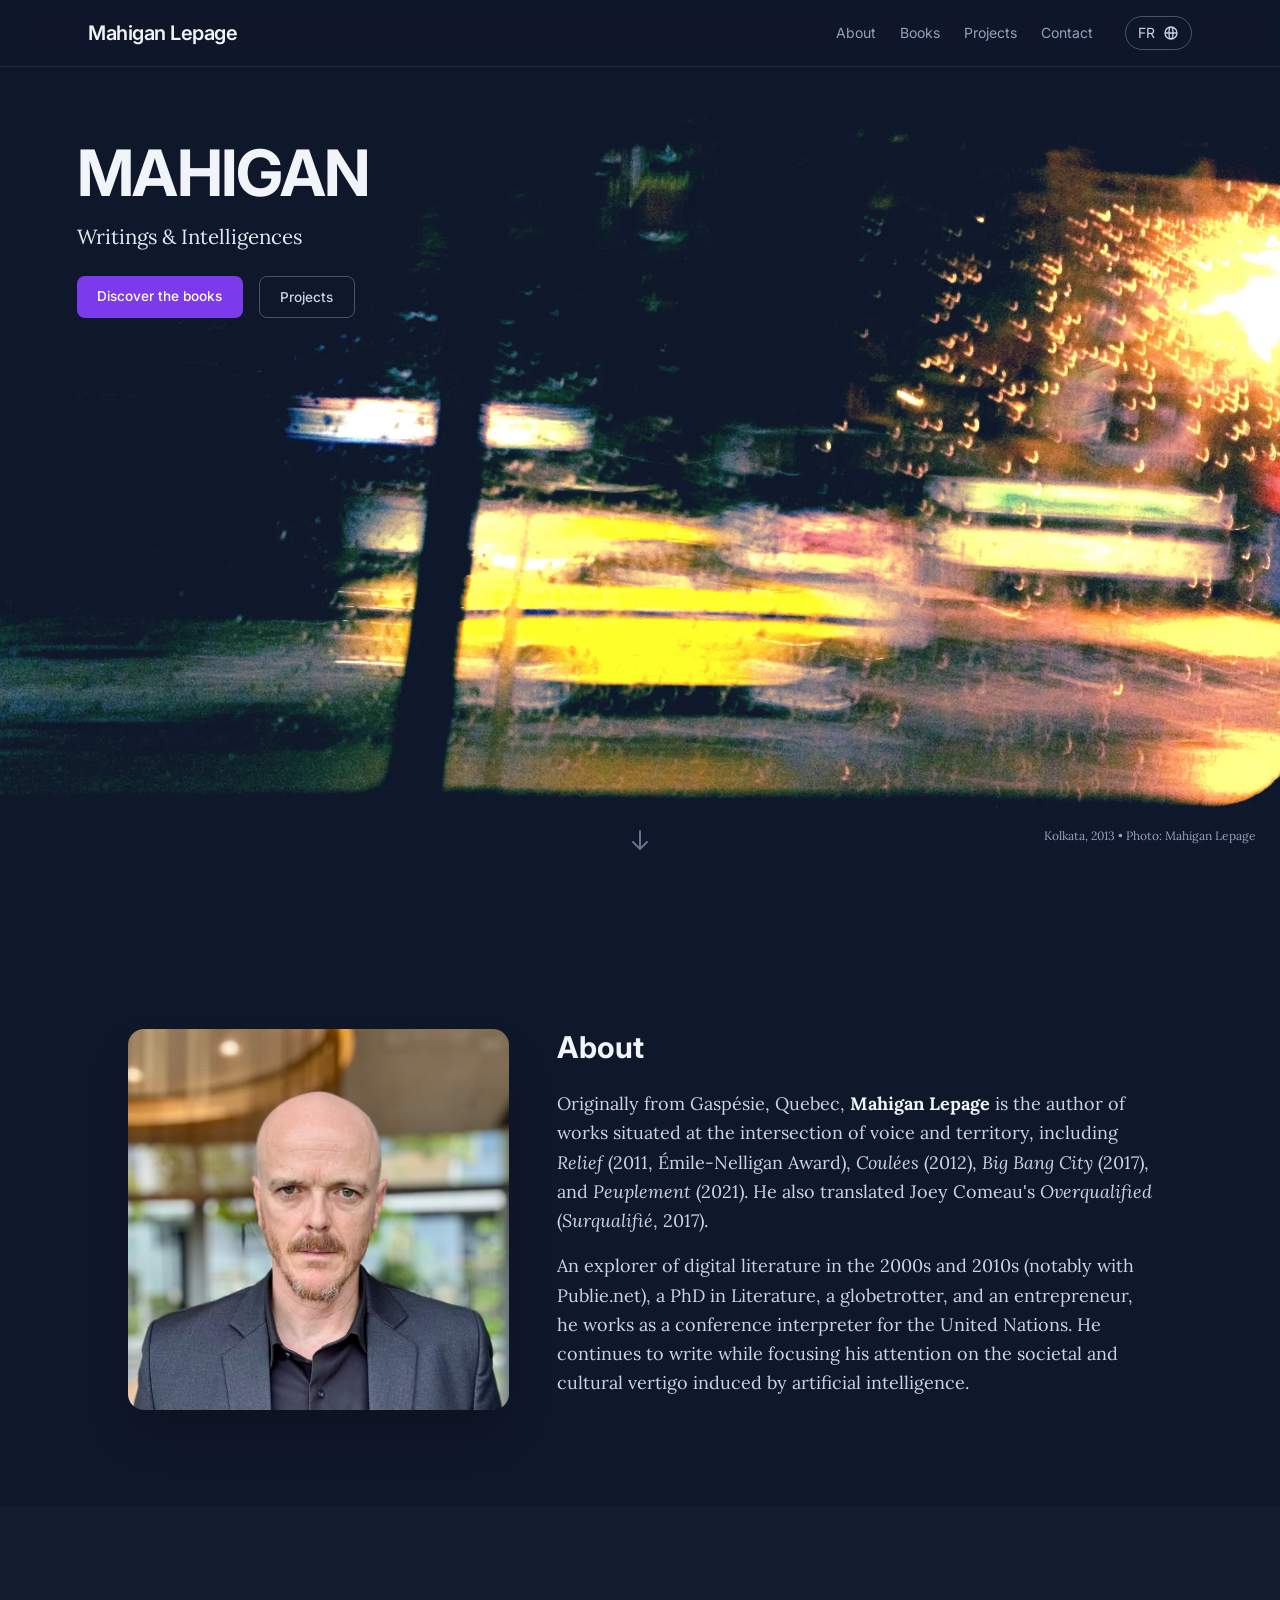
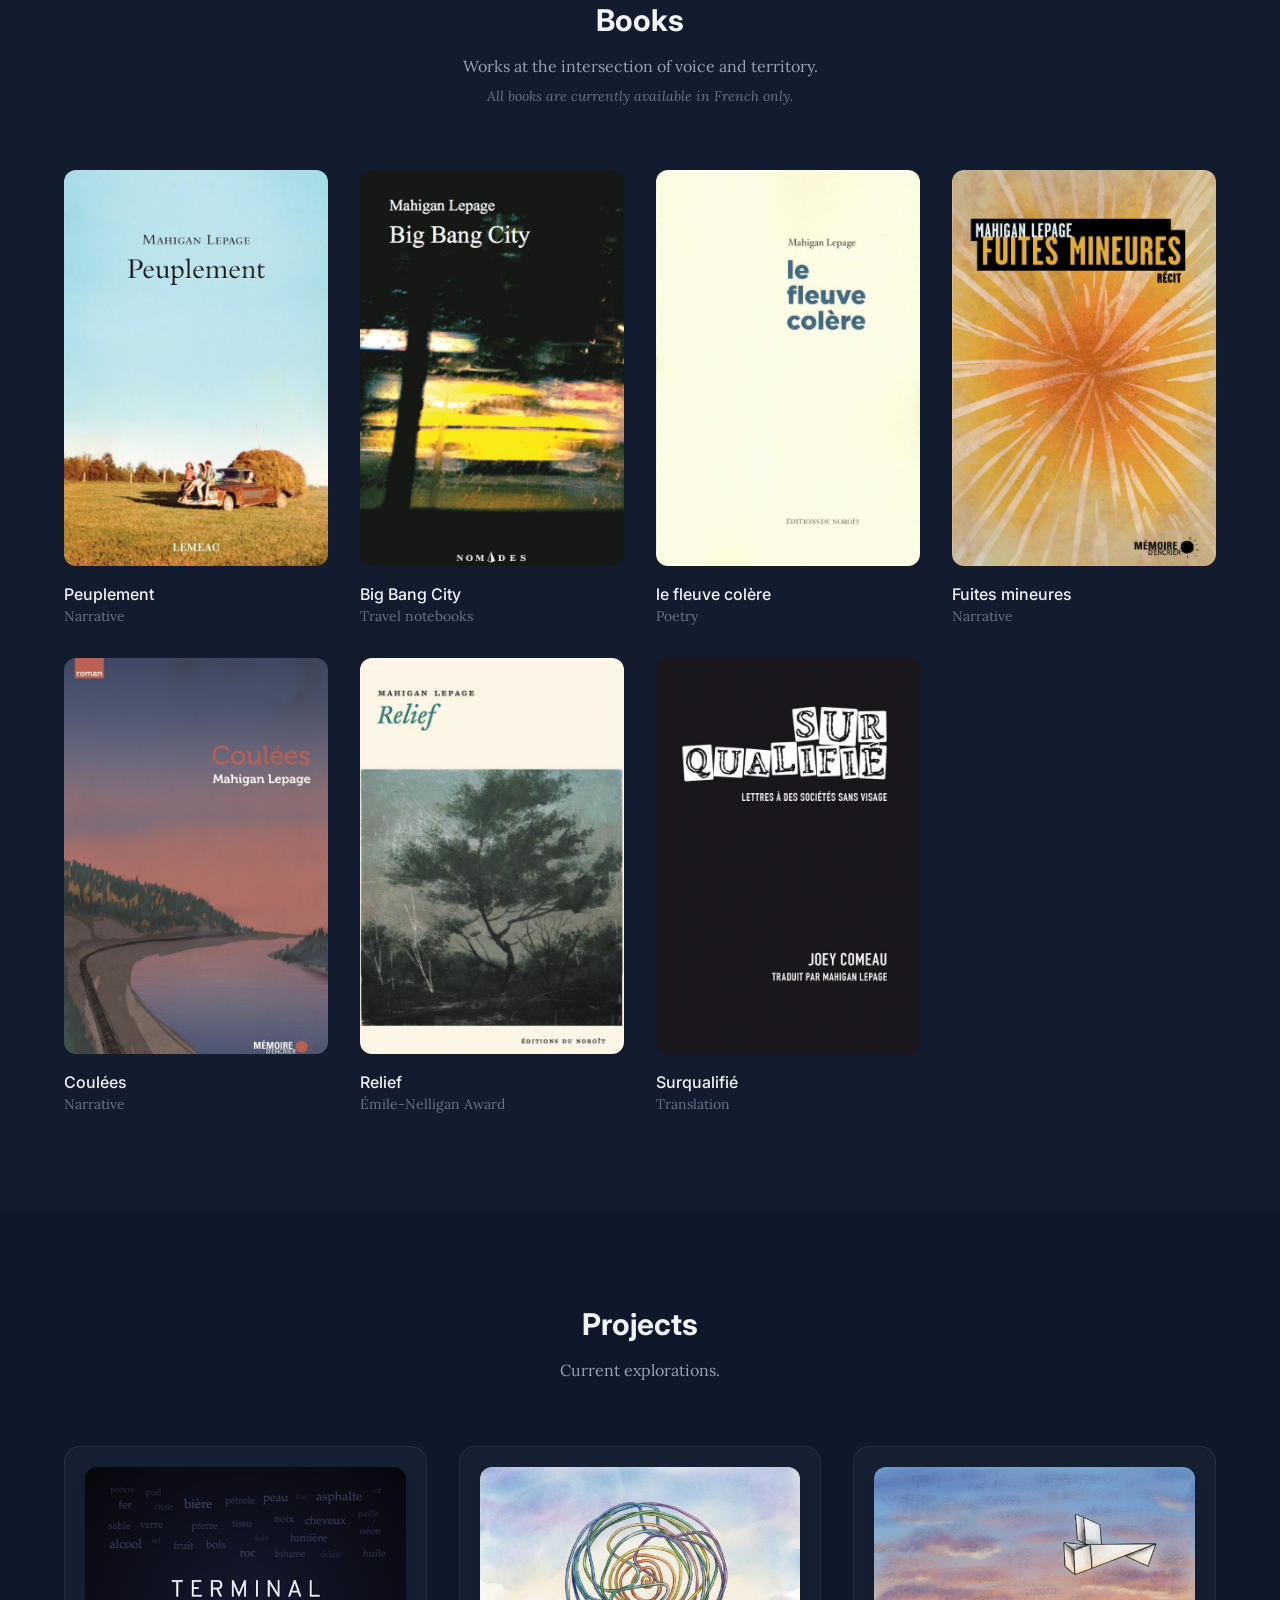
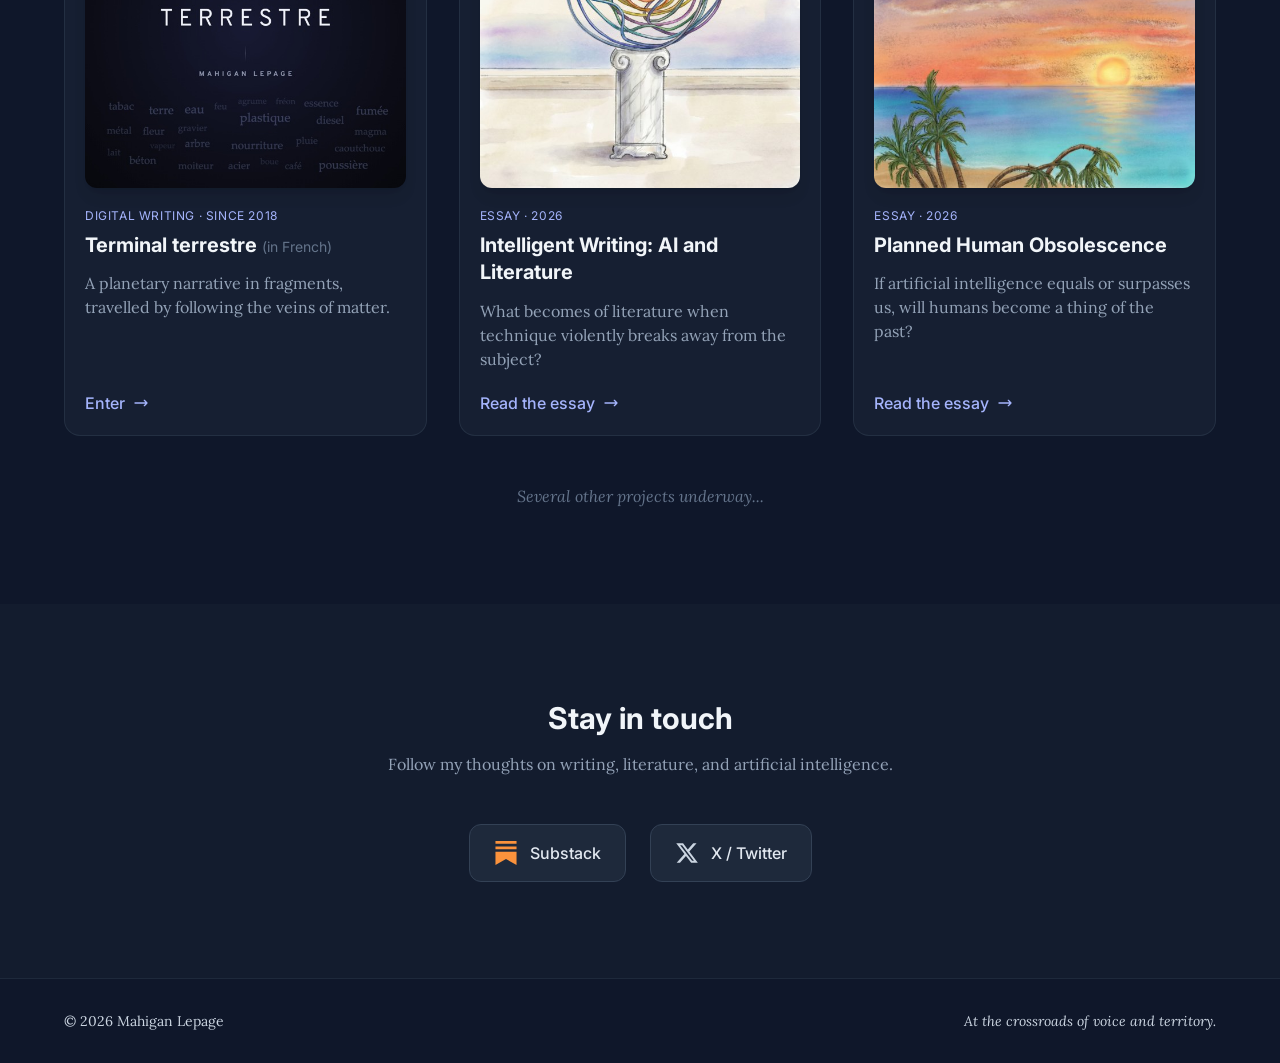
==== index.html @ 5cbbe930 "Accueil : photo de nuit à Kolkata (taxi), étalonnée sur le fond du site - Noirs neutralisés puis rel" ====
<!DOCTYPE html>
<html lang="fr" class="scroll-smooth">
<head>
    <meta charset="UTF-8">
    <meta name="viewport" content="width=device-width, initial-scale=1.0">
    <title>Mahigan | écritures et intelligences</title>
    <meta name="description" content="Site officiel de Mahigan Lepage - Écrivain, docteur en littérature et explorateur de l'intelligence artificielle.">
    <meta name="author" content="Mahigan Lepage">
    <link rel="canonical" href="https://mahigan.com/">
    <!-- Partage (Facebook, LinkedIn, X, Bluesky, messageries) -->
    <meta property="og:site_name" content="Mahigan Lepage">
    <meta property="og:locale" content="fr_CA">
    <meta property="og:locale:alternate" content="en_US">
    <meta property="og:type" content="website">
    <meta property="og:url" content="https://mahigan.com/">
    <meta property="og:title" content="Mahigan | écritures et intelligences">
    <meta property="og:description" content="Site de Mahigan Lepage : écrivain, docteur en littérature et explorateur de l'intelligence artificielle. Livres, essais et projets d'écriture numérique.">
    <meta property="og:image" content="https://mahigan.com/assets/partage.jpg">
    <meta property="og:image:width" content="1200">
    <meta property="og:image:height" content="630">
    <meta property="og:image:alt" content="MAHIGAN — Écritures et intelligences, sur une photo de nuit à Kolkata : un taxi jaune filé derrière une vitre mouillée">
    <meta name="twitter:card" content="summary_large_image">
    <meta name="twitter:title" content="Mahigan | écritures et intelligences">
    <meta name="twitter:description" content="Livres, essais et projets d'écriture numérique de Mahigan Lepage.">
    <meta name="twitter:image" content="https://mahigan.com/assets/partage.jpg">

    <!-- Favicon -->
    <link rel="icon" type="image/png" href="assets/favicon/favicon-mahigan.png">

    <!-- Google Fonts -->
    <link rel="preconnect" href="https://fonts.googleapis.com">
    <link rel="preconnect" href="https://fonts.gstatic.com" crossorigin>
    <link href="https://fonts.googleapis.com/css2?family=Inter:wght@300;400;500;600;700&family=Lora:ital,wght@0,400;0,500;0,600;1,400;1,500&display=swap" rel="stylesheet">

    <!-- Feuille Tailwind compilée (voir outils/tailwind.config.cjs pour la regénérer) -->
    <link rel="stylesheet" href="assets/site.css">

    <style>
        /* Custom styles */
        .glow {
            box-shadow: 0 0 60px rgba(99, 102, 241, 0.15);
        }

        .glow-hover:hover {
            box-shadow: 0 0 40px rgba(99, 102, 241, 0.2);
        }

        .text-gradient {
            background: linear-gradient(135deg, #e2e8f0 0%, #94a3b8 100%);
            -webkit-background-clip: text;
            -webkit-text-fill-color: transparent;
            background-clip: text;
        }

        .glass {
            background: rgba(15, 23, 42, 0.8);
            backdrop-filter: blur(12px);
            -webkit-backdrop-filter: blur(12px);
        }

        .hero-image {
            mask-image: linear-gradient(to bottom, black 70%, transparent 100%);
            -webkit-mask-image: linear-gradient(to bottom, black 70%, transparent 100%);
        }

        .book-card {
            transition: all 0.4s cubic-bezier(0.4, 0, 0.2, 1);
        }

        .book-card:hover {
            transform: translateY(-8px) scale(1.02);
        }

        .fade-in {
            animation: fadeIn 0.8s ease-out forwards;
        }

        @keyframes fadeIn {
            from { opacity: 0; transform: translateY(20px); }
            to { opacity: 1; transform: translateY(0); }
        }

        /* ——— Accueil : Kolkata, la nuit (photo, iPhone 4S, 2013) ———
           Les noirs de la photo ont été étalonnés sur le fond du site (#0f172a) : elle se fond dans
           la page sans bord. Tout ce qui est surimprimé (titre, boutons, crédit, flèche) est placé
           sur une zone noire de la photo, en coordonnées de la photo :
             - texte : zone noire en haut à gauche (x < 40 %, y 13–38 %) ;
             - crédit et flèche : bande noire du bas (portière, y > 84 %).
           --W / --H : taille de la photo (4:3) ; --top : sa position verticale. */
        .hero {
            --W: 100vw;
            --H: calc(var(--W) * 0.75);
            /* centrée sous la barre, mais la ligne y = 13 % ne monte jamais sous la barre (4rem) */
            --top: clamp(calc(4rem - var(--H) * 0.13), calc((100vh + 4rem) / 2 - var(--H) / 2), calc(100vh - var(--H) * 0.84));
            --left: 0px;
            position: relative;
            overflow: hidden;
            height: max(100vh, calc(var(--top) + var(--H) * 0.97));
            background: #0f172a;
        }
        .hero-photo {
            position: absolute;
            top: var(--top);
            left: var(--left);
            width: var(--W);
            height: var(--H);
        }
        .hero-parallax { position: absolute; inset: 0; will-change: transform; transform: scale(1.04); }
        .hero-parallax img { display: block; width: 100%; height: 100%; animation: heroDerive 26s ease-in-out infinite alternate; }
        @keyframes heroDerive {             /* très lente dérive, comme vue d'un véhicule */
            from { transform: translate3d(-0.8%, 0, 0) scale(1); }
            to   { transform: translate3d(0.8%, -0.4%, 0) scale(1.03); }
        }
        .hero-texte {
            position: absolute;
            z-index: 10;
            left: max(1.5rem, 6vw);
            top: calc(var(--top) + var(--H) * 0.145);
        }
        .hero-bas {                         /* sur la portière noire */
            position: absolute;
            z-index: 10;
            top: calc(var(--top) + var(--H) * 0.86);
            left: 0;
            right: 0;
        }
        /* Écrans larges : le texte suit la taille de la photo (en vw) pour rester dans la zone noire
           du haut à gauche quelle que soit la largeur de l'écran. */
        @media (min-aspect-ratio: 1/1) {
            .hero .hero-texte h1 { font-size: clamp(2.4rem, 5vw, 4.5rem); margin-bottom: clamp(0.6rem, 1.2vw, 1.25rem); }
            .hero .hero-texte p { font-size: clamp(1.05rem, 1.6vw, 1.5rem); margin-bottom: clamp(1rem, 1.8vw, 2rem); }
            .hero .hero-texte a { font-size: clamp(0.85rem, 1.05vw, 1rem); padding: clamp(0.55rem, 0.8vw, 0.75rem) clamp(1.1rem, 1.6vw, 1.75rem); }
        }
        /* Écrans en hauteur (téléphones, tablettes verticales) : photo cadrée sur le taxi et les
           lumières, dans le bas de l'écran ; le texte au-dessus, sur le noir. */
        @media (max-aspect-ratio: 1/1) {
            .hero {
                --W: 167vw;
                --left: calc(var(--W) * -0.25);
                --top: calc(100vh - var(--H) * 0.88);
            }
            .hero-texte { top: 6.5rem; left: 1.5rem; right: 1.5rem; }
        }
        @media (prefers-reduced-motion: reduce) {
            .hero-parallax img { animation: none; }
        }

        /* Hide elements based on language */
        [lang="en"] .lang-fr,
        [lang="fr"] .lang-en {
            display: none;
        }

        /* Adjust photo position based on language */
        [lang="en"] .about-photo {
            margin-top: 0;
        }
        [lang="fr"] .about-photo {
            margin-top: 1rem;
        }
    </style>
</head>

<body class="bg-slate-900 text-slate-300 font-serif antialiased">

    <!-- Navigation -->
    <nav class="fixed top-0 left-0 right-0 z-50 glass border-b border-slate-700/50">
        <div class="max-w-6xl mx-auto px-6 py-4">
            <div class="flex items-center justify-between">
                <!-- Logo/Name -->
                <a href="#" class="font-sans font-semibold text-xl text-slate-100 tracking-tight hover:text-indigo-300 transition-colors">
                    Mahigan Lepage
                </a>

                <!-- Nav Links + Language Switch -->
                <div class="flex items-center gap-8">
                    <!-- Navigation Links -->
                    <div class="hidden md:flex items-center gap-6 font-sans text-sm">
                        <a href="#about" class="text-slate-400 hover:text-slate-100 transition-colors">
                            <span class="lang-fr">À propos</span>
                            <span class="lang-en">About</span>
                        </a>
                        <a href="#books" class="text-slate-400 hover:text-slate-100 transition-colors">
                            <span class="lang-fr">Livres</span>
                            <span class="lang-en">Books</span>
                        </a>
                        <a href="#projects" class="text-slate-400 hover:text-slate-100 transition-colors">
                            <span class="lang-fr">Projets</span>
                            <span class="lang-en">Projects</span>
                        </a>
                        <a href="#contact" class="text-slate-400 hover:text-slate-100 transition-colors">
                            <span class="lang-fr">Contact</span>
                            <span class="lang-en">Contact</span>
                        </a>
                    </div>

                    <!-- Language Switch -->
                    <button id="langSwitch" class="flex items-center gap-2 px-3 py-1.5 rounded-full border border-slate-600 hover:border-indigo-400 text-sm font-sans transition-all hover:bg-slate-800">
                        <span class="lang-fr">EN</span>
                        <span class="lang-en">FR</span>
                        <svg class="w-4 h-4" fill="none" stroke="currentColor" viewBox="0 0 24 24">
                            <path stroke-linecap="round" stroke-linejoin="round" stroke-width="2" d="M21 12a9 9 0 01-9 9m9-9a9 9 0 00-9-9m9 9H3m9 9a9 9 0 01-9-9m9 9c1.657 0 3-4.03 3-9s-1.343-9-3-9m0 18c-1.657 0-3-4.03-3-9s1.343-9 3-9m-9 9a9 9 0 019-9"/>
                        </svg>
                    </button>

                    <!-- Mobile Menu Button -->
                    <button id="mobileMenuBtn" class="md:hidden p-2 text-slate-400 hover:text-slate-100">
                        <svg class="w-6 h-6" fill="none" stroke="currentColor" viewBox="0 0 24 24">
                            <path stroke-linecap="round" stroke-linejoin="round" stroke-width="2" d="M4 6h16M4 12h16M4 18h16"/>
                        </svg>
                    </button>
                </div>
            </div>

            <!-- Mobile Menu -->
            <div id="mobileMenu" class="hidden md:hidden mt-4 pb-4 border-t border-slate-700/50 pt-4">
                <div class="flex flex-col gap-4 font-sans text-sm">
                    <a href="#about" class="text-slate-400 hover:text-slate-100 transition-colors">
                        <span class="lang-fr">À propos</span>
                        <span class="lang-en">About</span>
                    </a>
                    <a href="#books" class="text-slate-400 hover:text-slate-100 transition-colors">
                        <span class="lang-fr">Livres</span>
                        <span class="lang-en">Books</span>
                    </a>
                    <a href="#projects" class="text-slate-400 hover:text-slate-100 transition-colors">
                        <span class="lang-fr">Projets</span>
                        <span class="lang-en">Projects</span>
                    </a>
                    <a href="#contact" class="text-slate-400 hover:text-slate-100 transition-colors">
                        <span class="lang-fr">Contact</span>
                        <span class="lang-en">Contact</span>
                    </a>
                </div>
            </div>
        </div>
    </nav>

    <!-- Hero : Kolkata, la nuit (voir les styles .hero : tout est posé sur les zones noires de la photo) -->
    <section class="hero">
        <div class="hero-photo">
            <div class="hero-parallax">
                <picture>
                    <source type="image/webp"
                            srcset="assets/theme-picture/taxi-kolkata-1280.webp 1280w, assets/theme-picture/taxi-kolkata-2400.webp 2400w"
                            sizes="max(100vw, 167vw)">
                    <img src="assets/theme-picture/taxi-kolkata-1600.jpg"
                         alt="Un taxi jaune filé dans la nuit, vu à travers une vitre de voiture mouillée, Kolkata"
                         width="2400" height="1800" fetchpriority="high">
                </picture>
            </div>
        </div>

        <div class="hero-texte">
            <h1 class="font-sans font-bold text-5xl lg:text-6xl xl:text-7xl text-slate-100 mb-5 tracking-tight">
                MAHIGAN
            </h1>
            <p class="text-xl md:text-2xl text-slate-200 mb-8 font-light">
                <span class="lang-fr">Écritures & intelligences</span>
                <span class="lang-en">Writings & Intelligences</span>
            </p>
            <div class="flex flex-wrap gap-4">
                <a href="#books" class="px-7 py-3 bg-violet-600 hover:bg-violet-500 text-white font-sans font-medium rounded-lg transition-all hover:shadow-lg hover:shadow-violet-500/25">
                    <span class="lang-fr">Découvrir les livres</span>
                    <span class="lang-en">Discover the books</span>
                </a>
                <a href="#projects" class="px-7 py-3 border border-slate-600 hover:border-slate-400 text-slate-300 font-sans font-medium rounded-lg transition-all hover:bg-slate-800">
                    <span class="lang-fr">Projets</span>
                    <span class="lang-en">Projects</span>
                </a>
            </div>
        </div>

        <div class="hero-bas">
            <a href="#about" class="block w-6 mx-auto animate-bounce text-slate-500 hover:text-slate-300 transition-colors" aria-label="Descendre">
                <svg class="w-6 h-6" fill="none" stroke="currentColor" viewBox="0 0 24 24">
                    <path stroke-linecap="round" stroke-linejoin="round" stroke-width="2" d="M19 14l-7 7m0 0l-7-7m7 7V3"/>
                </svg>
            </a>
            <p class="hero-credit absolute right-6 top-0 text-xs text-slate-400">
                <span class="lang-fr">Kolkata, 2013 &bull; Photo : Mahigan Lepage</span>
                <span class="lang-en">Kolkata, 2013 &bull; Photo: Mahigan Lepage</span>
            </p>
        </div>
    </section>

    <!-- About Section -->
    <section id="about" class="py-24 px-6">
        <div class="max-w-5xl mx-auto">
            <div class="grid md:grid-cols-5 gap-12 items-start">
                <!-- Photo -->
                <div class="md:col-span-2 about-photo">
                    <div class="relative group">
                        <div class="absolute -inset-2 bg-gradient-to-r from-indigo-500/20 to-violet-500/20 rounded-2xl blur-xl opacity-0 group-hover:opacity-100 transition-opacity"></div>
                        <img
                            src="assets/about-pictures/mahigan-lepage.jpg"
                            alt="Mahigan Lepage"
                            class="relative rounded-2xl w-full shadow-2xl"
                        >
                    </div>
                </div>

                <!-- Bio -->
                <div class="md:col-span-3">
                    <h2 class="font-sans font-bold text-3xl text-slate-100 mb-6">
                        <span class="lang-fr">À propos</span>
                        <span class="lang-en">About</span>
                    </h2>
                    <div class="space-y-4 text-lg leading-relaxed">
                        <p class="lang-fr">
                            Originaire de la Gaspésie, au Québec, <strong class="text-slate-100">Mahigan Lepage</strong> est l'auteur de récits situés au croisement de la voix et du territoire, dont <em>Relief</em> (2011, prix Émile-Nelligan), <em>Coulées</em> (2012), <em>Big Bang City : voyages en mégapoles d'Asie</em> (2017) et <em>Peuplement</em> (2021). Il a aussi signé la traduction d'<em>Overqualified</em> de Joey Comeau – <em>Surqualifié : lettres à des sociétés sans visage</em> (2017).
                        </p>
                        <p class="lang-en">
                            Originally from Gaspésie, Quebec, <strong class="text-slate-100">Mahigan Lepage</strong> is the author of works situated at the intersection of voice and territory, including <em>Relief</em> (2011, Émile-Nelligan Award), <em>Coulées</em> (2012), <em>Big Bang City</em> (2017), and <em>Peuplement</em> (2021). He also translated Joey Comeau's <em>Overqualified</em> (<em>Surqualifié</em>, 2017).
                        </p>
                        <p class="lang-fr">
                            Explorateur de la littérature numérique dans les années 2000 et 2010 (notamment avec Publie.net), docteur ès lettres, bourlingueur, entrepreneur, il travaille comme interprète de conférence pour les Nations Unies. Il continue à écrire tout en consacrant son attention au vertige sociétal et culturel induit par l'intelligence artificielle.
                        </p>
                        <p class="lang-en">
                            An explorer of digital literature in the 2000s and 2010s (notably with Publie.net), a PhD in Literature, a globetrotter, and an entrepreneur, he works as a conference interpreter for the United Nations. He continues to write while focusing his attention on the societal and cultural vertigo induced by artificial intelligence.
                        </p>
                    </div>
                </div>
            </div>
        </div>
    </section>

    <!-- Books Section -->
    <section id="books" class="py-24 px-6 bg-slate-800/30">
        <div class="max-w-6xl mx-auto">
            <div class="text-center mb-16">
                <h2 class="font-sans font-bold text-3xl text-slate-100 mb-4">
                    <span class="lang-fr">Livres</span>
                    <span class="lang-en">Books</span>
                </h2>
                <p class="text-slate-400 max-w-2xl mx-auto">
                    <span class="lang-fr">Récits au croisement de la voix et du territoire.</span>
                    <span class="lang-en">Works at the intersection of voice and territory.</span>
                </p>
                <p class="text-slate-500 text-sm mt-2 lang-en italic">
                    All books are currently available in French only.
                </p>
            </div>

            <!-- Books Grid -->
            <div class="grid grid-cols-2 md:grid-cols-3 lg:grid-cols-4 gap-6 md:gap-8">

                <!-- Peuplement -->
                <div class="book-card group cursor-pointer" onclick="openBookModal('peuplement')">
                    <div class="relative overflow-hidden rounded-xl glow-hover">
                        <img src="assets/book-covers/peuplement-600.jpg" loading="lazy" width="600" alt="Peuplement" class="w-full aspect-[2/3] object-cover">
                        <div class="absolute inset-0 bg-gradient-to-t from-slate-900 via-transparent to-transparent opacity-0 group-hover:opacity-100 transition-opacity"></div>
                        <div class="absolute bottom-0 left-0 right-0 p-4 translate-y-full group-hover:translate-y-0 transition-transform">
                            <span class="text-xs font-sans text-indigo-300">2021 &middot; Leméac</span>
                        </div>
                    </div>
                    <h3 class="font-sans font-medium text-slate-100 mt-4 group-hover:text-indigo-300 transition-colors">Peuplement</h3>
                    <p class="text-sm text-slate-500">
                        <span class="lang-fr">Récit</span>
                        <span class="lang-en">Narrative</span>
                    </p>
                </div>

                <!-- Big Bang City -->
                <div class="book-card group cursor-pointer" onclick="openBookModal('bigbangcity')">
                    <div class="relative overflow-hidden rounded-xl glow-hover">
                        <img src="assets/book-covers/big-bang-city-600.jpg" loading="lazy" width="600" alt="Big Bang City" class="w-full aspect-[2/3] object-cover">
                        <div class="absolute inset-0 bg-gradient-to-t from-slate-900 via-transparent to-transparent opacity-0 group-hover:opacity-100 transition-opacity"></div>
                        <div class="absolute bottom-0 left-0 right-0 p-4 translate-y-full group-hover:translate-y-0 transition-transform">
                            <span class="text-xs font-sans text-indigo-300">2017 &middot; Leméac</span>
                        </div>
                    </div>
                    <h3 class="font-sans font-medium text-slate-100 mt-4 group-hover:text-indigo-300 transition-colors">Big Bang City</h3>
                    <p class="text-sm text-slate-500">
                        <span class="lang-fr">Carnets de voyage</span>
                        <span class="lang-en">Travel notebooks</span>
                    </p>
                </div>

                <!-- le fleuve colère -->
                <div class="book-card group cursor-pointer" onclick="openBookModal('fleuvecolere')">
                    <div class="relative overflow-hidden rounded-xl glow-hover">
                        <img src="assets/book-covers/fleuve-colere-600.jpg" loading="lazy" width="600" alt="le fleuve colère" class="w-full aspect-[2/3] object-cover">
                        <div class="absolute inset-0 bg-gradient-to-t from-slate-900 via-transparent to-transparent opacity-0 group-hover:opacity-100 transition-opacity"></div>
                        <div class="absolute bottom-0 left-0 right-0 p-4 translate-y-full group-hover:translate-y-0 transition-transform">
                            <span class="text-xs font-sans text-indigo-300">2017 &middot; Noroît</span>
                        </div>
                    </div>
                    <h3 class="font-sans font-medium text-slate-100 mt-4 group-hover:text-indigo-300 transition-colors">le fleuve colère</h3>
                    <p class="text-sm text-slate-500">
                        <span class="lang-fr">Poésie</span>
                        <span class="lang-en">Poetry</span>
                    </p>
                </div>

                <!-- Fuites mineures -->
                <div class="book-card group cursor-pointer" onclick="openBookModal('fuitesmineures')">
                    <div class="relative overflow-hidden rounded-xl glow-hover">
                        <img src="assets/book-covers/fuites-mineures-600.jpg" loading="lazy" width="600" alt="Fuites mineures" class="w-full aspect-[2/3] object-cover">
                        <div class="absolute inset-0 bg-gradient-to-t from-slate-900 via-transparent to-transparent opacity-0 group-hover:opacity-100 transition-opacity"></div>
                        <div class="absolute bottom-0 left-0 right-0 p-4 translate-y-full group-hover:translate-y-0 transition-transform">
                            <span class="text-xs font-sans text-indigo-300">2014 &middot; Mémoire d'encrier</span>
                        </div>
                    </div>
                    <h3 class="font-sans font-medium text-slate-100 mt-4 group-hover:text-indigo-300 transition-colors">Fuites mineures</h3>
                    <p class="text-sm text-slate-500">
                        <span class="lang-fr">Récit</span>
                        <span class="lang-en">Narrative</span>
                    </p>
                </div>

                <!-- Coulées -->
                <div class="book-card group cursor-pointer" onclick="openBookModal('coulees')">
                    <div class="relative overflow-hidden rounded-xl glow-hover">
                        <img src="assets/book-covers/coulees-600.jpg" loading="lazy" width="600" alt="Coulées" class="w-full aspect-[2/3] object-cover">
                        <div class="absolute inset-0 bg-gradient-to-t from-slate-900 via-transparent to-transparent opacity-0 group-hover:opacity-100 transition-opacity"></div>
                        <div class="absolute bottom-0 left-0 right-0 p-4 translate-y-full group-hover:translate-y-0 transition-transform">
                            <span class="text-xs font-sans text-indigo-300">2012 &middot; Mémoire d'encrier</span>
                        </div>
                    </div>
                    <h3 class="font-sans font-medium text-slate-100 mt-4 group-hover:text-indigo-300 transition-colors">Coulées</h3>
                    <p class="text-sm text-slate-500">
                        <span class="lang-fr">Récit</span>
                        <span class="lang-en">Narrative</span>
                    </p>
                </div>

                <!-- Relief -->
                <div class="book-card group cursor-pointer" onclick="openBookModal('relief')">
                    <div class="relative overflow-hidden rounded-xl glow-hover">
                        <img src="assets/book-covers/relief-600.jpg" loading="lazy" width="600" alt="Relief" class="w-full aspect-[2/3] object-cover">
                        <div class="absolute inset-0 bg-gradient-to-t from-slate-900 via-transparent to-transparent opacity-0 group-hover:opacity-100 transition-opacity"></div>
                        <div class="absolute bottom-0 left-0 right-0 p-4 translate-y-full group-hover:translate-y-0 transition-transform">
                            <span class="text-xs font-sans text-indigo-300">2011 &middot; Noroît</span>
                        </div>
                    </div>
                    <h3 class="font-sans font-medium text-slate-100 mt-4 group-hover:text-indigo-300 transition-colors">Relief</h3>
                    <p class="text-sm text-slate-500">
                        <span class="lang-fr">Prix Émile-Nelligan</span>
                        <span class="lang-en">Émile-Nelligan Award</span>
                    </p>
                </div>

                <!-- Surqualifié (Translation) -->
                <div class="book-card group cursor-pointer" onclick="openBookModal('surqualifie')">
                    <div class="relative overflow-hidden rounded-xl glow-hover">
                        <img src="assets/book-covers/surqualifie-lettres-600.jpg" loading="lazy" width="600" alt="Surqualifié" class="w-full aspect-[2/3] object-cover">
                        <div class="absolute inset-0 bg-gradient-to-t from-slate-900 via-transparent to-transparent opacity-0 group-hover:opacity-100 transition-opacity"></div>
                        <div class="absolute bottom-0 left-0 right-0 p-4 translate-y-full group-hover:translate-y-0 transition-transform">
                            <span class="text-xs font-sans text-indigo-300">2017 &middot; Mémoire d'encrier</span>
                        </div>
                    </div>
                    <h3 class="font-sans font-medium text-slate-100 mt-4 group-hover:text-indigo-300 transition-colors">Surqualifié</h3>
                    <p class="text-sm text-slate-500">
                        <span class="lang-fr">Traduction</span>
                        <span class="lang-en">Translation</span>
                    </p>
                </div>

            </div>
        </div>
    </section>

    <!-- Projects Section -->
    <section id="projects" class="py-24 px-6">
        <div class="max-w-6xl mx-auto">
            <div class="text-center mb-16">
                <h2 class="font-sans font-bold text-3xl text-slate-100 mb-4">
                    <span class="lang-fr">Projets</span>
                    <span class="lang-en">Projects</span>
                </h2>
                <p class="text-slate-400">
                    <span class="lang-fr">Explorations en cours.</span>
                    <span class="lang-en">Current explorations.</span>
                </p>
            </div>

            <!-- Projets : du plus récent au plus ancien -->
            <div class="grid md:grid-cols-3 gap-6 md:gap-8">
                <!-- Terminal terrestre -->
                <article class="group relative flex flex-col bg-slate-800/50 border border-slate-700/50 hover:border-indigo-500/40 rounded-2xl p-5 transition-colors">
                    <a href="/tt/" class="lang-fr block"><img src="assets/project-picture/terminal-terrestre.jpg" alt="Terminal terrestre" loading="lazy" width="560" height="560" class="w-full aspect-square object-cover rounded-xl shadow-lg group-hover:opacity-90 transition-opacity"></a>
                    <a href="/tt/" class="lang-en block"><img src="assets/project-picture/terminal-terrestre.jpg" alt="Terminal terrestre" loading="lazy" width="560" height="560" class="w-full aspect-square object-cover rounded-xl shadow-lg group-hover:opacity-90 transition-opacity"></a>
                    <p class="mt-5 mb-2 font-sans text-xs uppercase tracking-wider text-indigo-300">
                        <span class="lang-fr">Écriture numérique · depuis 2018</span><span class="lang-en">Digital writing · since 2018</span>
                    </p>
                    <h3 class="font-sans font-bold text-xl text-slate-100 mb-3 leading-snug">
                        <a href="/tt/" class="lang-fr hover:text-indigo-300 transition-colors">Terminal terrestre</a>
                        <a href="/tt/" class="lang-en hover:text-indigo-300 transition-colors">Terminal terrestre</a> <span class="lang-en font-normal text-sm text-slate-500">(in French)</span>
                    </h3>
                    <p class="text-slate-400 mb-5 flex-1">
                        <span class="lang-fr">Un récit planétaire en fragments, où l'on voyage en suivant les filons de la matière.</span>
                        <span class="lang-en">A planetary narrative in fragments, travelled by following the veins of matter.</span>
                    </p>
                    <a href="/tt/" class="lang-fr inline-flex items-center gap-2 text-indigo-300 hover:text-indigo-200 font-sans font-medium transition-colors group/link">Entrer <svg class="w-4 h-4 group-hover/link:translate-x-1 transition-transform" fill="none" stroke="currentColor" viewBox="0 0 24 24"><path stroke-linecap="round" stroke-linejoin="round" stroke-width="2" d="M17 8l4 4m0 0l-4 4m4-4H3"/></svg></a>
                    <a href="/tt/" class="lang-en inline-flex items-center gap-2 text-indigo-300 hover:text-indigo-200 font-sans font-medium transition-colors group/link">Enter <svg class="w-4 h-4 group-hover/link:translate-x-1 transition-transform" fill="none" stroke="currentColor" viewBox="0 0 24 24"><path stroke-linecap="round" stroke-linejoin="round" stroke-width="2" d="M17 8l4 4m0 0l-4 4m4-4H3"/></svg></a>
                </article>
                <!-- L'écriture intelligente : IA et littérature -->
                <article class="group relative flex flex-col bg-slate-800/50 border border-slate-700/50 hover:border-indigo-500/40 rounded-2xl p-5 transition-colors">
                    <a href="https://intelligent-writing.com/fr/" target="_blank" rel="noopener" class="lang-fr block"><img src="assets/project-picture/intelligent-writing.jpg" alt="L'écriture intelligente : IA et littérature" loading="lazy" width="560" height="560" class="w-full aspect-square object-cover rounded-xl shadow-lg group-hover:opacity-90 transition-opacity"></a>
                    <a href="https://intelligent-writing.com/en/" target="_blank" rel="noopener" class="lang-en block"><img src="assets/project-picture/intelligent-writing.jpg" alt="Intelligent Writing: AI and Literature" loading="lazy" width="560" height="560" class="w-full aspect-square object-cover rounded-xl shadow-lg group-hover:opacity-90 transition-opacity"></a>
                    <p class="mt-5 mb-2 font-sans text-xs uppercase tracking-wider text-indigo-300">
                        <span class="lang-fr">Essai · 2026</span><span class="lang-en">Essay · 2026</span>
                    </p>
                    <h3 class="font-sans font-bold text-xl text-slate-100 mb-3 leading-snug">
                        <a href="https://intelligent-writing.com/fr/" target="_blank" rel="noopener" class="lang-fr hover:text-indigo-300 transition-colors">L'écriture intelligente : IA et littérature</a>
                        <a href="https://intelligent-writing.com/en/" target="_blank" rel="noopener" class="lang-en hover:text-indigo-300 transition-colors">Intelligent Writing: AI and Literature</a>
                    </h3>
                    <p class="text-slate-400 mb-5 flex-1">
                        <span class="lang-fr">Qu'advient-il de la littérature quand la technique se sépare violemment du sujet?</span>
                        <span class="lang-en">What becomes of literature when technique violently breaks away from the subject?</span>
                    </p>
                    <a href="https://intelligent-writing.com/fr/" target="_blank" rel="noopener" class="lang-fr inline-flex items-center gap-2 text-indigo-300 hover:text-indigo-200 font-sans font-medium transition-colors group/link">Lire l'essai <svg class="w-4 h-4 group-hover/link:translate-x-1 transition-transform" fill="none" stroke="currentColor" viewBox="0 0 24 24"><path stroke-linecap="round" stroke-linejoin="round" stroke-width="2" d="M17 8l4 4m0 0l-4 4m4-4H3"/></svg></a>
                    <a href="https://intelligent-writing.com/en/" target="_blank" rel="noopener" class="lang-en inline-flex items-center gap-2 text-indigo-300 hover:text-indigo-200 font-sans font-medium transition-colors group/link">Read the essay <svg class="w-4 h-4 group-hover/link:translate-x-1 transition-transform" fill="none" stroke="currentColor" viewBox="0 0 24 24"><path stroke-linecap="round" stroke-linejoin="round" stroke-width="2" d="M17 8l4 4m0 0l-4 4m4-4H3"/></svg></a>
                </article>
                <!-- L'obsolescence humaine programmée -->
                <article class="group relative flex flex-col bg-slate-800/50 border border-slate-700/50 hover:border-indigo-500/40 rounded-2xl p-5 transition-colors">
                    <a href="https://obsolescence-humaine.com/" target="_blank" rel="noopener" class="lang-fr block"><img src="assets/project-picture/obsolescence.jpg" alt="L'obsolescence humaine programmée" loading="lazy" width="560" height="560" class="w-full aspect-square object-cover rounded-xl shadow-lg group-hover:opacity-90 transition-opacity"></a>
                    <a href="https://human-obsolescence.com/" target="_blank" rel="noopener" class="lang-en block"><img src="assets/project-picture/obsolescence.jpg" alt="Planned Human Obsolescence" loading="lazy" width="560" height="560" class="w-full aspect-square object-cover rounded-xl shadow-lg group-hover:opacity-90 transition-opacity"></a>
                    <p class="mt-5 mb-2 font-sans text-xs uppercase tracking-wider text-indigo-300">
                        <span class="lang-fr">Essai · 2026</span><span class="lang-en">Essay · 2026</span>
                    </p>
                    <h3 class="font-sans font-bold text-xl text-slate-100 mb-3 leading-snug">
                        <a href="https://obsolescence-humaine.com/" target="_blank" rel="noopener" class="lang-fr hover:text-indigo-300 transition-colors">L'obsolescence humaine programmée</a>
                        <a href="https://human-obsolescence.com/" target="_blank" rel="noopener" class="lang-en hover:text-indigo-300 transition-colors">Planned Human Obsolescence</a>
                    </h3>
                    <p class="text-slate-400 mb-5 flex-1">
                        <span class="lang-fr">Si l'intelligence artificielle nous égale ou nous surpasse, l'être humain tombera-t-il en désuétude?</span>
                        <span class="lang-en">If artificial intelligence equals or surpasses us, will humans become a thing of the past?</span>
                    </p>
                    <a href="https://obsolescence-humaine.com/" target="_blank" rel="noopener" class="lang-fr inline-flex items-center gap-2 text-indigo-300 hover:text-indigo-200 font-sans font-medium transition-colors group/link">Lire l'essai <svg class="w-4 h-4 group-hover/link:translate-x-1 transition-transform" fill="none" stroke="currentColor" viewBox="0 0 24 24"><path stroke-linecap="round" stroke-linejoin="round" stroke-width="2" d="M17 8l4 4m0 0l-4 4m4-4H3"/></svg></a>
                    <a href="https://human-obsolescence.com/" target="_blank" rel="noopener" class="lang-en inline-flex items-center gap-2 text-indigo-300 hover:text-indigo-200 font-sans font-medium transition-colors group/link">Read the essay <svg class="w-4 h-4 group-hover/link:translate-x-1 transition-transform" fill="none" stroke="currentColor" viewBox="0 0 24 24"><path stroke-linecap="round" stroke-linejoin="round" stroke-width="2" d="M17 8l4 4m0 0l-4 4m4-4H3"/></svg></a>
                </article>
            </div>

            <p class="text-center text-slate-500 mt-12 italic">
                <span class="lang-fr">Plusieurs autres projets en cours...</span>
                <span class="lang-en">Several other projects underway...</span>
            </p>
        </div>
    </section>

    <!-- Newsletter / Contact Section -->
    <section id="contact" class="py-24 px-6 bg-slate-800/30">
        <div class="max-w-4xl mx-auto text-center">
            <h2 class="font-sans font-bold text-3xl text-slate-100 mb-4">
                <span class="lang-fr">Restons en contact</span>
                <span class="lang-en">Stay in touch</span>
            </h2>
            <p class="text-slate-400 mb-12 max-w-xl mx-auto">
                <span class="lang-fr">Suivez mes réflexions sur l'écriture, la littérature et l'intelligence artificielle.</span>
                <span class="lang-en">Follow my thoughts on writing, literature, and artificial intelligence.</span>
            </p>

            <div class="flex flex-wrap justify-center gap-6">
                <!-- Substack -->
                <a href="https://mahigan.substack.com" target="_blank" rel="noopener" class="flex items-center gap-3 px-6 py-4 bg-slate-800 hover:bg-slate-700 border border-slate-700 hover:border-indigo-500/50 rounded-xl transition-all group">
                    <svg class="w-6 h-6 text-orange-400" viewBox="0 0 24 24" fill="currentColor">
                        <path d="M22.539 8.242H1.46V5.406h21.08v2.836zM1.46 10.812V24L12 18.11 22.54 24V10.812H1.46zM22.54 0H1.46v2.836h21.08V0z"/>
                    </svg>
                    <span class="font-sans font-medium text-slate-200 group-hover:text-slate-100">Substack</span>
                </a>

                <!-- X / Twitter -->
                <a href="https://x.com/mahiganL" target="_blank" rel="noopener" class="flex items-center gap-3 px-6 py-4 bg-slate-800 hover:bg-slate-700 border border-slate-700 hover:border-indigo-500/50 rounded-xl transition-all group">
                    <svg class="w-6 h-6 text-slate-300" viewBox="0 0 24 24" fill="currentColor">
                        <path d="M18.244 2.25h3.308l-7.227 8.26 8.502 11.24H16.17l-5.214-6.817L4.99 21.75H1.68l7.73-8.835L1.254 2.25H8.08l4.713 6.231zm-1.161 17.52h1.833L7.084 4.126H5.117z"/>
                    </svg>
                    <span class="font-sans font-medium text-slate-200 group-hover:text-slate-100">X / Twitter</span>
                </a>
            </div>
        </div>
    </section>

    <!-- Footer -->
    <footer class="py-8 px-6 border-t border-slate-800">
        <div class="max-w-6xl mx-auto flex flex-col md:flex-row justify-between items-center gap-4">
            <p class="text-sm text-slate-300">
                &copy; 2026 Mahigan Lepage
            </p>
            <p class="text-sm text-slate-300 italic">
                <span class="lang-fr">Au point de croisement de la voix et du territoire.</span>
                <span class="lang-en">At the crossroads of voice and territory.</span>
            </p>
        </div>
    </footer>

    <!-- Book Modal -->
    <div id="bookModal" class="fixed inset-0 z-50 hidden items-center justify-center p-4 bg-slate-900/90 backdrop-blur-sm">
        <div class="relative bg-slate-800 border border-slate-700 rounded-2xl max-w-3xl w-full max-h-[90vh] overflow-y-auto">
            <button onclick="closeBookModal()" class="absolute top-4 right-4 p-2 text-slate-400 hover:text-slate-100 transition-colors">
                <svg class="w-6 h-6" fill="none" stroke="currentColor" viewBox="0 0 24 24">
                    <path stroke-linecap="round" stroke-linejoin="round" stroke-width="2" d="M6 18L18 6M6 6l12 12"/>
                </svg>
            </button>
            <div id="bookModalContent" class="p-8">
                <!-- Content injected by JS -->
            </div>
        </div>
    </div>

    <script src="script.js"></script>
    <script>
        // Accueil : la photo suit doucement le curseur (ou l'inclinaison du téléphone).
        (() => {
            const couche = document.querySelector('.hero-parallax');
            if (!couche || matchMedia('(prefers-reduced-motion: reduce)').matches) return;
            let cx = 0, cy = 0, x = 0, y = 0, actif = true;
            const viser = (nx, ny) => { cx = Math.max(-1, Math.min(1, nx)); cy = Math.max(-1, Math.min(1, ny)); };
            addEventListener('pointermove', (e) => viser(e.clientX / innerWidth * 2 - 1, e.clientY / innerHeight * 2 - 1), { passive: true });
            addEventListener('deviceorientation', (e) => {
                if (e.gamma == null) return;
                viser(e.gamma / 25, (e.beta - 45) / 25);
            }, { passive: true });
            new IntersectionObserver(([e]) => { actif = e.isIntersecting; }).observe(couche.parentElement);
            const boucle = () => {
                if (actif) {
                    x += (cx - x) * 0.05; y += (cy - y) * 0.05;
                    couche.style.transform = `translate3d(${(-x * 18).toFixed(2)}px, ${(-y * 12).toFixed(2)}px, 0) scale(1.04)`;
                }
                requestAnimationFrame(boucle);
            };
            requestAnimationFrame(boucle);
        })();
    </script>
</body>
</html>
---- assets/site.css ----
*,:after,:before{--tw-border-spacing-x:0;--tw-border-spacing-y:0;--tw-translate-x:0;--tw-translate-y:0;--tw-rotate:0;--tw-skew-x:0;--tw-skew-y:0;--tw-scale-x:1;--tw-scale-y:1;--tw-pan-x: ;--tw-pan-y: ;--tw-pinch-zoom: ;--tw-scroll-snap-strictness:proximity;--tw-gradient-from-position: ;--tw-gradient-via-position: ;--tw-gradient-to-position: ;--tw-ordinal: ;--tw-slashed-zero: ;--tw-numeric-figure: ;--tw-numeric-spacing: ;--tw-numeric-fraction: ;--tw-ring-inset: ;--tw-ring-offset-width:0px;--tw-ring-offset-color:#fff;--tw-ring-color:rgba(59,130,246,.5);--tw-ring-offset-shadow:0 0 #0000;--tw-ring-shadow:0 0 #0000;--tw-shadow:0 0 #0000;--tw-shadow-colored:0 0 #0000;--tw-blur: ;--tw-brightness: ;--tw-contrast: ;--tw-grayscale: ;--tw-hue-rotate: ;--tw-invert: ;--tw-saturate: ;--tw-sepia: ;--tw-drop-shadow: ;--tw-backdrop-blur: ;--tw-backdrop-brightness: ;--tw-backdrop-contrast: ;--tw-backdrop-grayscale: ;--tw-backdrop-hue-rotate: ;--tw-backdrop-invert: ;--tw-backdrop-opacity: ;--tw-backdrop-saturate: ;--tw-backdrop-sepia: ;--tw-contain-size: ;--tw-contain-layout: ;--tw-contain-paint: ;--tw-contain-style: }::backdrop{--tw-border-spacing-x:0;--tw-border-spacing-y:0;--tw-translate-x:0;--tw-translate-y:0;--tw-rotate:0;--tw-skew-x:0;--tw-skew-y:0;--tw-scale-x:1;--tw-scale-y:1;--tw-pan-x: ;--tw-pan-y: ;--tw-pinch-zoom: ;--tw-scroll-snap-strictness:proximity;--tw-gradient-from-position: ;--tw-gradient-via-position: ;--tw-gradient-to-position: ;--tw-ordinal: ;--tw-slashed-zero: ;--tw-numeric-figure: ;--tw-numeric-spacing: ;--tw-numeric-fraction: ;--tw-ring-inset: ;--tw-ring-offset-width:0px;--tw-ring-offset-color:#fff;--tw-ring-color:rgba(59,130,246,.5);--tw-ring-offset-shadow:0 0 #0000;--tw-ring-shadow:0 0 #0000;--tw-shadow:0 0 #0000;--tw-shadow-colored:0 0 #0000;--tw-blur: ;--tw-brightness: ;--tw-contrast: ;--tw-grayscale: ;--tw-hue-rotate: ;--tw-invert: ;--tw-saturate: ;--tw-sepia: ;--tw-drop-shadow: ;--tw-backdrop-blur: ;--tw-backdrop-brightness: ;--tw-backdrop-contrast: ;--tw-backdrop-grayscale: ;--tw-backdrop-hue-rotate: ;--tw-backdrop-invert: ;--tw-backdrop-opacity: ;--tw-backdrop-saturate: ;--tw-backdrop-sepia: ;--tw-contain-size: ;--tw-contain-layout: ;--tw-contain-paint: ;--tw-contain-style: }/*! tailwindcss v3.4.19 | MIT License | https://tailwindcss.com*/*,:after,:before{box-sizing:border-box;border:0 solid #e5e7eb}:after,:before{--tw-content:""}:host,html{line-height:1.5;-webkit-text-size-adjust:100%;-moz-tab-size:4;-o-tab-size:4;tab-size:4;font-family:Inter,system-ui,sans-serif;font-feature-settings:normal;font-variation-settings:normal;-webkit-tap-highlight-color:transparent}body{margin:0;line-height:inherit}hr{height:0;color:inherit;border-top-width:1px}abbr:where([title]){-webkit-text-decoration:underline dotted;text-decoration:underline dotted}h1,h2,h3,h4,h5,h6{font-size:inherit;font-weight:inherit}a{color:inherit;text-decoration:inherit}b,strong{font-weight:bolder}code,kbd,pre,samp{font-family:ui-monospace,SFMono-Regular,Menlo,Monaco,Consolas,Liberation Mono,Courier New,monospace;font-feature-settings:normal;font-variation-settings:normal;font-size:1em}small{font-size:80%}sub,sup{font-size:75%;line-height:0;position:relative;vertical-align:baseline}sub{bottom:-.25em}sup{top:-.5em}table{text-indent:0;border-color:inherit;border-collapse:collapse}button,input,optgroup,select,textarea{font-family:inherit;font-feature-settings:inherit;font-variation-settings:inherit;font-size:100%;font-weight:inherit;line-height:inherit;letter-spacing:inherit;color:inherit;margin:0;padding:0}button,select{text-transform:none}button,input:where([type=button]),input:where([type=reset]),input:where([type=submit]){-webkit-appearance:button;background-color:transparent;background-image:none}:-moz-focusring{outline:auto}:-moz-ui-invalid{box-shadow:none}progress{vertical-align:baseline}::-webkit-inner-spin-button,::-webkit-outer-spin-button{height:auto}[type=search]{-webkit-appearance:textfield;outline-offset:-2px}::-webkit-search-decoration{-webkit-appearance:none}::-webkit-file-upload-button{-webkit-appearance:button;font:inherit}summary{display:list-item}blockquote,dd,dl,figure,h1,h2,h3,h4,h5,h6,hr,p,pre{margin:0}fieldset{margin:0}fieldset,legend{padding:0}menu,ol,ul{list-style:none;margin:0;padding:0}dialog{padding:0}textarea{resize:vertical}input::-moz-placeholder,textarea::-moz-placeholder{opacity:1;color:#9ca3af}input::placeholder,textarea::placeholder{opacity:1;color:#9ca3af}[role=button],button{cursor:pointer}:disabled{cursor:default}audio,canvas,embed,iframe,img,object,svg,video{display:block;vertical-align:middle}img,video{max-width:100%;height:auto}[hidden]:where(:not([hidden=until-found])){display:none}.fixed{position:fixed}.absolute{position:absolute}.relative{position:relative}.-inset-2{inset:-.5rem}.inset-0{inset:0}.bottom-0{bottom:0}.left-0{left:0}.right-0{right:0}.right-4{right:1rem}.right-6{right:1.5rem}.top-0{top:0}.top-4{top:1rem}.z-50{z-index:50}.mx-auto{margin-left:auto;margin-right:auto}.mb-1{margin-bottom:.25rem}.mb-12{margin-bottom:3rem}.mb-16{margin-bottom:4rem}.mb-2{margin-bottom:.5rem}.mb-3{margin-bottom:.75rem}.mb-4{margin-bottom:1rem}.mb-5{margin-bottom:1.25rem}.mb-6{margin-bottom:1.5rem}.mb-8{margin-bottom:2rem}.mt-12{margin-top:3rem}.mt-2{margin-top:.5rem}.mt-4{margin-top:1rem}.mt-5{margin-top:1.25rem}.mt-8{margin-top:2rem}.block{display:block}.inline-block{display:inline-block}.inline{display:inline}.flex{display:flex}.inline-flex{display:inline-flex}.grid{display:grid}.hidden{display:none}.aspect-\[2\/3\]{aspect-ratio:2/3}.aspect-square{aspect-ratio:1/1}.h-4{height:1rem}.h-6{height:1.5rem}.max-h-\[90vh\]{max-height:90vh}.w-4{width:1rem}.w-6{width:1.5rem}.w-full{width:100%}.max-w-2xl{max-width:42rem}.max-w-3xl{max-width:48rem}.max-w-4xl{max-width:56rem}.max-w-5xl{max-width:64rem}.max-w-6xl{max-width:72rem}.max-w-xl{max-width:36rem}.flex-1{flex:1 1 0%}.flex-shrink-0{flex-shrink:0}.translate-y-full{--tw-translate-y:100%}.transform,.translate-y-full{transform:translate(var(--tw-translate-x),var(--tw-translate-y)) rotate(var(--tw-rotate)) skewX(var(--tw-skew-x)) skewY(var(--tw-skew-y)) scaleX(var(--tw-scale-x)) scaleY(var(--tw-scale-y))}@keyframes bounce{0%,to{transform:translateY(-25%);animation-timing-function:cubic-bezier(.8,0,1,1)}50%{transform:none;animation-timing-function:cubic-bezier(0,0,.2,1)}}.animate-bounce{animation:bounce 1s infinite}.cursor-pointer{cursor:pointer}.grid-cols-2{grid-template-columns:repeat(2,minmax(0,1fr))}.flex-col{flex-direction:column}.flex-wrap{flex-wrap:wrap}.items-start{align-items:flex-start}.items-center{align-items:center}.justify-center{justify-content:center}.justify-between{justify-content:space-between}.gap-12{gap:3rem}.gap-2{gap:.5rem}.gap-3{gap:.75rem}.gap-4{gap:1rem}.gap-6{gap:1.5rem}.gap-8{gap:2rem}.space-y-4>:not([hidden])~:not([hidden]){--tw-space-y-reverse:0;margin-top:calc(1rem*(1 - var(--tw-space-y-reverse)));margin-bottom:calc(1rem*var(--tw-space-y-reverse))}.space-y-6>:not([hidden])~:not([hidden]){--tw-space-y-reverse:0;margin-top:calc(1.5rem*(1 - var(--tw-space-y-reverse)));margin-bottom:calc(1.5rem*var(--tw-space-y-reverse))}.overflow-hidden{overflow:hidden}.overflow-y-auto{overflow-y:auto}.scroll-smooth{scroll-behavior:smooth}.whitespace-pre-line{white-space:pre-line}.rounded-2xl{border-radius:1rem}.rounded-full{border-radius:9999px}.rounded-lg{border-radius:.5rem}.rounded-xl{border-radius:.75rem}.border{border-width:1px}.border-b{border-bottom-width:1px}.border-l-2{border-left-width:2px}.border-t{border-top-width:1px}.border-indigo-500\/50{border-color:rgba(99,102,241,.5)}.border-slate-600{--tw-border-opacity:1;border-color:rgb(71 85 105/var(--tw-border-opacity,1))}.border-slate-700{--tw-border-opacity:1;border-color:rgb(51 65 85/var(--tw-border-opacity,1))}.border-slate-700\/50{border-color:rgba(51,65,85,.5)}.border-slate-800{--tw-border-opacity:1;border-color:rgb(30 41 59/var(--tw-border-opacity,1))}.bg-amber-500\/20{background-color:rgba(245,158,11,.2)}.bg-slate-800{--tw-bg-opacity:1;background-color:rgb(30 41 59/var(--tw-bg-opacity,1))}.bg-slate-800\/30{background-color:rgba(30,41,59,.3)}.bg-slate-800\/50{background-color:rgba(30,41,59,.5)}.bg-slate-900{--tw-bg-opacity:1;background-color:rgb(15 23 42/var(--tw-bg-opacity,1))}.bg-slate-900\/90{background-color:rgba(15,23,42,.9)}.bg-violet-600{--tw-bg-opacity:1;background-color:rgb(124 58 237/var(--tw-bg-opacity,1))}.bg-gradient-to-r{background-image:linear-gradient(to right,var(--tw-gradient-stops))}.bg-gradient-to-t{background-image:linear-gradient(to top,var(--tw-gradient-stops))}.from-indigo-500\/20{--tw-gradient-from:rgba(99,102,241,.2) var(--tw-gradient-from-position);--tw-gradient-to:rgba(99,102,241,0) var(--tw-gradient-to-position);--tw-gradient-stops:var(--tw-gradient-from),var(--tw-gradient-to)}.from-slate-900{--tw-gradient-from:#0f172a var(--tw-gradient-from-position);--tw-gradient-to:rgba(15,23,42,0) var(--tw-gradient-to-position);--tw-gradient-stops:var(--tw-gradient-from),var(--tw-gradient-to)}.via-transparent{--tw-gradient-to:transparent var(--tw-gradient-to-position);--tw-gradient-stops:var(--tw-gradient-from),transparent var(--tw-gradient-via-position),var(--tw-gradient-to)}.to-transparent{--tw-gradient-to:transparent var(--tw-gradient-to-position)}.to-violet-500\/20{--tw-gradient-to:rgba(139,92,246,.2) var(--tw-gradient-to-position)}.object-cover{-o-object-fit:cover;object-fit:cover}.p-2{padding:.5rem}.p-4{padding:1rem}.p-5{padding:1.25rem}.p-8{padding:2rem}.px-3{padding-left:.75rem;padding-right:.75rem}.px-6{padding-left:1.5rem;padding-right:1.5rem}.px-7{padding-left:1.75rem;padding-right:1.75rem}.py-1{padding-top:.25rem;padding-bottom:.25rem}.py-1\.5{padding-top:.375rem;padding-bottom:.375rem}.py-24{padding-top:6rem;padding-bottom:6rem}.py-3{padding-top:.75rem;padding-bottom:.75rem}.py-4{padding-top:1rem;padding-bottom:1rem}.py-8{padding-top:2rem;padding-bottom:2rem}.pb-4{padding-bottom:1rem}.pl-4{padding-left:1rem}.pt-4{padding-top:1rem}.text-center{text-align:center}.font-sans{font-family:Inter,system-ui,sans-serif}.font-serif{font-family:Lora,Georgia,serif}.text-2xl{font-size:1.5rem;line-height:2rem}.text-3xl{font-size:1.875rem;line-height:2.25rem}.text-5xl{font-size:3rem;line-height:1}.text-lg{font-size:1.125rem;line-height:1.75rem}.text-sm{font-size:.875rem;line-height:1.25rem}.text-xl{font-size:1.25rem;line-height:1.75rem}.text-xs{font-size:.75rem;line-height:1rem}.font-bold{font-weight:700}.font-light{font-weight:300}.font-medium{font-weight:500}.font-normal{font-weight:400}.font-semibold{font-weight:600}.uppercase{text-transform:uppercase}.italic{font-style:italic}.leading-relaxed{line-height:1.625}.leading-snug{line-height:1.375}.tracking-tight{letter-spacing:-.025em}.tracking-wider{letter-spacing:.05em}.text-amber-300{--tw-text-opacity:1;color:rgb(252 211 77/var(--tw-text-opacity,1))}.text-indigo-300{--tw-text-opacity:1;color:rgb(165 180 252/var(--tw-text-opacity,1))}.text-orange-400{--tw-text-opacity:1;color:rgb(251 146 60/var(--tw-text-opacity,1))}.text-slate-100{--tw-text-opacity:1;color:rgb(241 245 249/var(--tw-text-opacity,1))}.text-slate-200{--tw-text-opacity:1;color:rgb(226 232 240/var(--tw-text-opacity,1))}.text-slate-300{--tw-text-opacity:1;color:rgb(203 213 225/var(--tw-text-opacity,1))}.text-slate-400{--tw-text-opacity:1;color:rgb(148 163 184/var(--tw-text-opacity,1))}.text-slate-500{--tw-text-opacity:1;color:rgb(100 116 139/var(--tw-text-opacity,1))}.text-white{--tw-text-opacity:1;color:rgb(255 255 255/var(--tw-text-opacity,1))}.antialiased{-webkit-font-smoothing:antialiased;-moz-osx-font-smoothing:grayscale}.opacity-0{opacity:0}.shadow-2xl{--tw-shadow:0 25px 50px -12px rgba(0,0,0,.25);--tw-shadow-colored:0 25px 50px -12px var(--tw-shadow-color)}.shadow-2xl,.shadow-lg{box-shadow:var(--tw-ring-offset-shadow,0 0 #0000),var(--tw-ring-shadow,0 0 #0000),var(--tw-shadow)}.shadow-lg{--tw-shadow:0 10px 15px -3px rgba(0,0,0,.1),0 4px 6px -4px rgba(0,0,0,.1);--tw-shadow-colored:0 10px 15px -3px var(--tw-shadow-color),0 4px 6px -4px var(--tw-shadow-color)}.blur{--tw-blur:blur(8px)}.blur,.blur-xl{filter:var(--tw-blur) var(--tw-brightness) var(--tw-contrast) var(--tw-grayscale) var(--tw-hue-rotate) var(--tw-invert) var(--tw-saturate) var(--tw-sepia) var(--tw-drop-shadow)}.blur-xl{--tw-blur:blur(24px)}.backdrop-blur-sm{--tw-backdrop-blur:blur(4px)}.backdrop-blur-sm,.backdrop-filter{-webkit-backdrop-filter:var(--tw-backdrop-blur) var(--tw-backdrop-brightness) var(--tw-backdrop-contrast) var(--tw-backdrop-grayscale) var(--tw-backdrop-hue-rotate) var(--tw-backdrop-invert) var(--tw-backdrop-opacity) var(--tw-backdrop-saturate) var(--tw-backdrop-sepia);backdrop-filter:var(--tw-backdrop-blur) var(--tw-backdrop-brightness) var(--tw-backdrop-contrast) var(--tw-backdrop-grayscale) var(--tw-backdrop-hue-rotate) var(--tw-backdrop-invert) var(--tw-backdrop-opacity) var(--tw-backdrop-saturate) var(--tw-backdrop-sepia)}.transition{transition-property:color,background-color,border-color,text-decoration-color,fill,stroke,opacity,box-shadow,transform,filter,-webkit-backdrop-filter;transition-property:color,background-color,border-color,text-decoration-color,fill,stroke,opacity,box-shadow,transform,filter,backdrop-filter;transition-property:color,background-color,border-color,text-decoration-color,fill,stroke,opacity,box-shadow,transform,filter,backdrop-filter,-webkit-backdrop-filter;transition-timing-function:cubic-bezier(.4,0,.2,1);transition-duration:.15s}.transition-all{transition-property:all;transition-timing-function:cubic-bezier(.4,0,.2,1);transition-duration:.15s}.transition-colors{transition-property:color,background-color,border-color,text-decoration-color,fill,stroke;transition-timing-function:cubic-bezier(.4,0,.2,1);transition-duration:.15s}.transition-opacity{transition-property:opacity;transition-timing-function:cubic-bezier(.4,0,.2,1);transition-duration:.15s}.transition-transform{transition-property:transform;transition-timing-function:cubic-bezier(.4,0,.2,1);transition-duration:.15s}.ease-in-out{transition-timing-function:cubic-bezier(.4,0,.2,1)}.ease-out{transition-timing-function:cubic-bezier(0,0,.2,1)}.hover\:border-indigo-400:hover{--tw-border-opacity:1;border-color:rgb(129 140 248/var(--tw-border-opacity,1))}.hover\:border-indigo-500\/40:hover{border-color:rgba(99,102,241,.4)}.hover\:border-indigo-500\/50:hover{border-color:rgba(99,102,241,.5)}.hover\:border-slate-400:hover{--tw-border-opacity:1;border-color:rgb(148 163 184/var(--tw-border-opacity,1))}.hover\:bg-slate-700:hover{--tw-bg-opacity:1;background-color:rgb(51 65 85/var(--tw-bg-opacity,1))}.hover\:bg-slate-800:hover{--tw-bg-opacity:1;background-color:rgb(30 41 59/var(--tw-bg-opacity,1))}.hover\:bg-violet-500:hover{--tw-bg-opacity:1;background-color:rgb(139 92 246/var(--tw-bg-opacity,1))}.hover\:text-indigo-200:hover{--tw-text-opacity:1;color:rgb(199 210 254/var(--tw-text-opacity,1))}.hover\:text-indigo-300:hover{--tw-text-opacity:1;color:rgb(165 180 252/var(--tw-text-opacity,1))}.hover\:text-slate-100:hover{--tw-text-opacity:1;color:rgb(241 245 249/var(--tw-text-opacity,1))}.hover\:text-slate-300:hover{--tw-text-opacity:1;color:rgb(203 213 225/var(--tw-text-opacity,1))}.hover\:shadow-lg:hover{--tw-shadow:0 10px 15px -3px rgba(0,0,0,.1),0 4px 6px -4px rgba(0,0,0,.1);--tw-shadow-colored:0 10px 15px -3px var(--tw-shadow-color),0 4px 6px -4px var(--tw-shadow-color);box-shadow:var(--tw-ring-offset-shadow,0 0 #0000),var(--tw-ring-shadow,0 0 #0000),var(--tw-shadow)}.hover\:shadow-violet-500\/25:hover{--tw-shadow-color:rgba(139,92,246,.25);--tw-shadow:var(--tw-shadow-colored)}.group\/link:hover .group-hover\/link\:translate-x-1{--tw-translate-x:0.25rem}.group:hover .group-hover\:translate-y-0,.group\/link:hover .group-hover\/link\:translate-x-1{transform:translate(var(--tw-translate-x),var(--tw-translate-y)) rotate(var(--tw-rotate)) skewX(var(--tw-skew-x)) skewY(var(--tw-skew-y)) scaleX(var(--tw-scale-x)) scaleY(var(--tw-scale-y))}.group:hover .group-hover\:translate-y-0{--tw-translate-y:0px}.group:hover .group-hover\:text-indigo-300{--tw-text-opacity:1;color:rgb(165 180 252/var(--tw-text-opacity,1))}.group:hover .group-hover\:text-slate-100{--tw-text-opacity:1;color:rgb(241 245 249/var(--tw-text-opacity,1))}.group:hover .group-hover\:opacity-100{opacity:1}.group:hover .group-hover\:opacity-90{opacity:.9}@media (min-width:768px){.md\:col-span-2{grid-column:span 2/span 2}.md\:col-span-3{grid-column:span 3/span 3}.md\:flex{display:flex}.md\:hidden{display:none}.md\:w-1\/3{width:33.333333%}.md\:grid-cols-3{grid-template-columns:repeat(3,minmax(0,1fr))}.md\:grid-cols-5{grid-template-columns:repeat(5,minmax(0,1fr))}.md\:flex-row{flex-direction:row}.md\:gap-8{gap:2rem}.md\:text-2xl{font-size:1.5rem;line-height:2rem}}@media (min-width:1024px){.lg\:grid-cols-4{grid-template-columns:repeat(4,minmax(0,1fr))}.lg\:text-6xl{font-size:3.75rem;line-height:1}}@media (min-width:1280px){.xl\:text-7xl{font-size:4.5rem;line-height:1}}
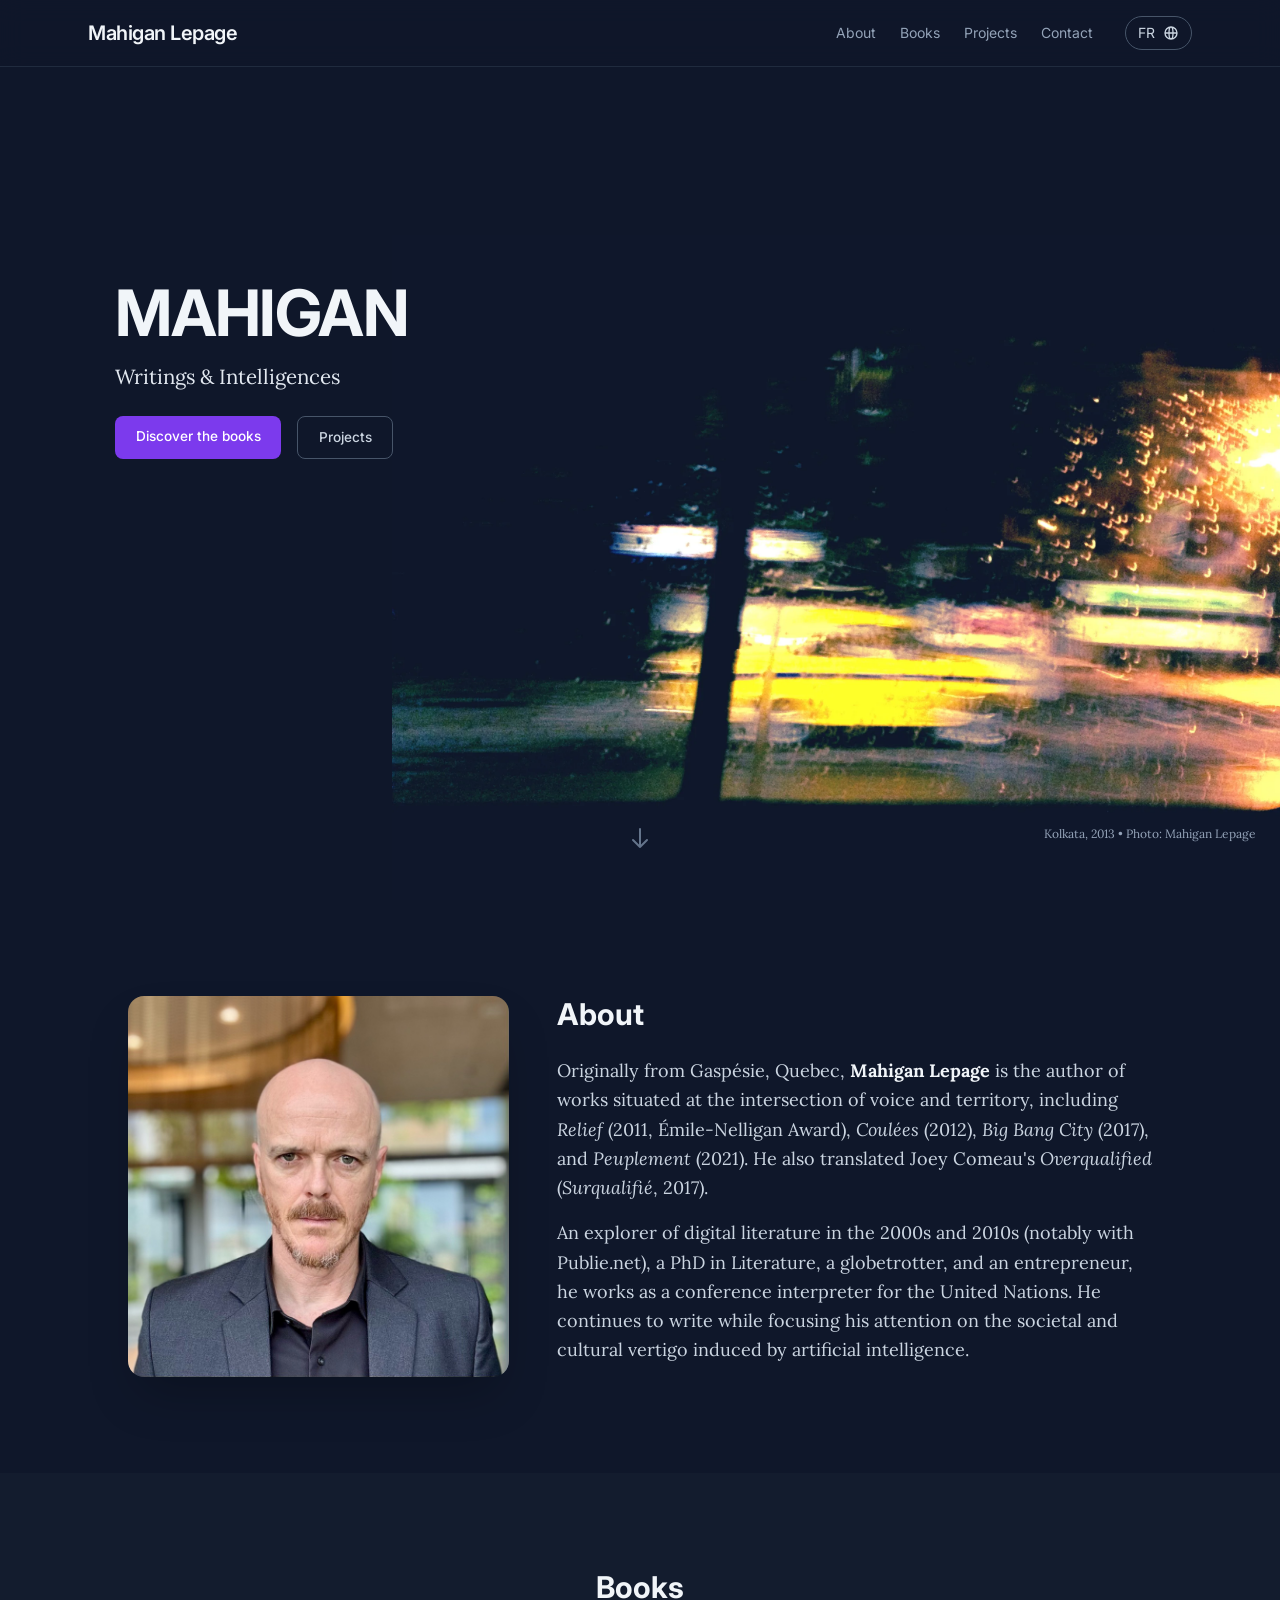
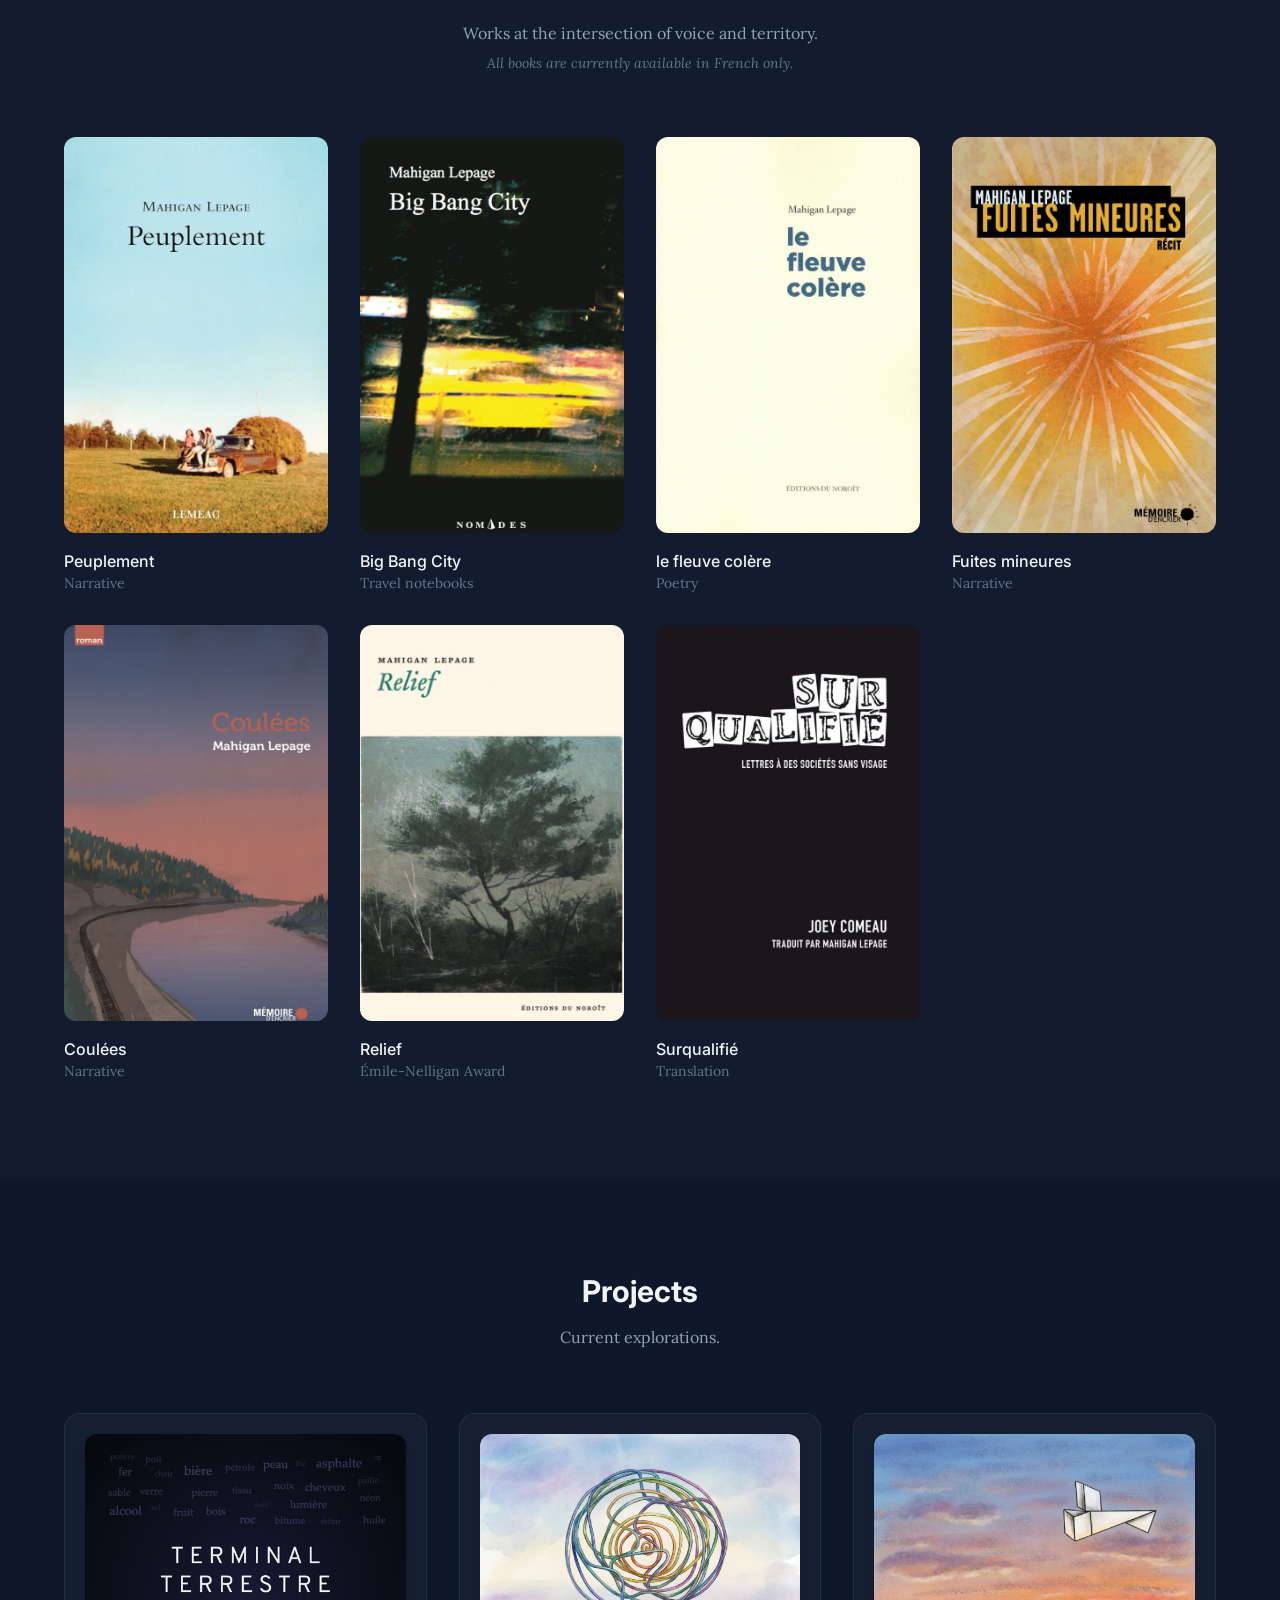
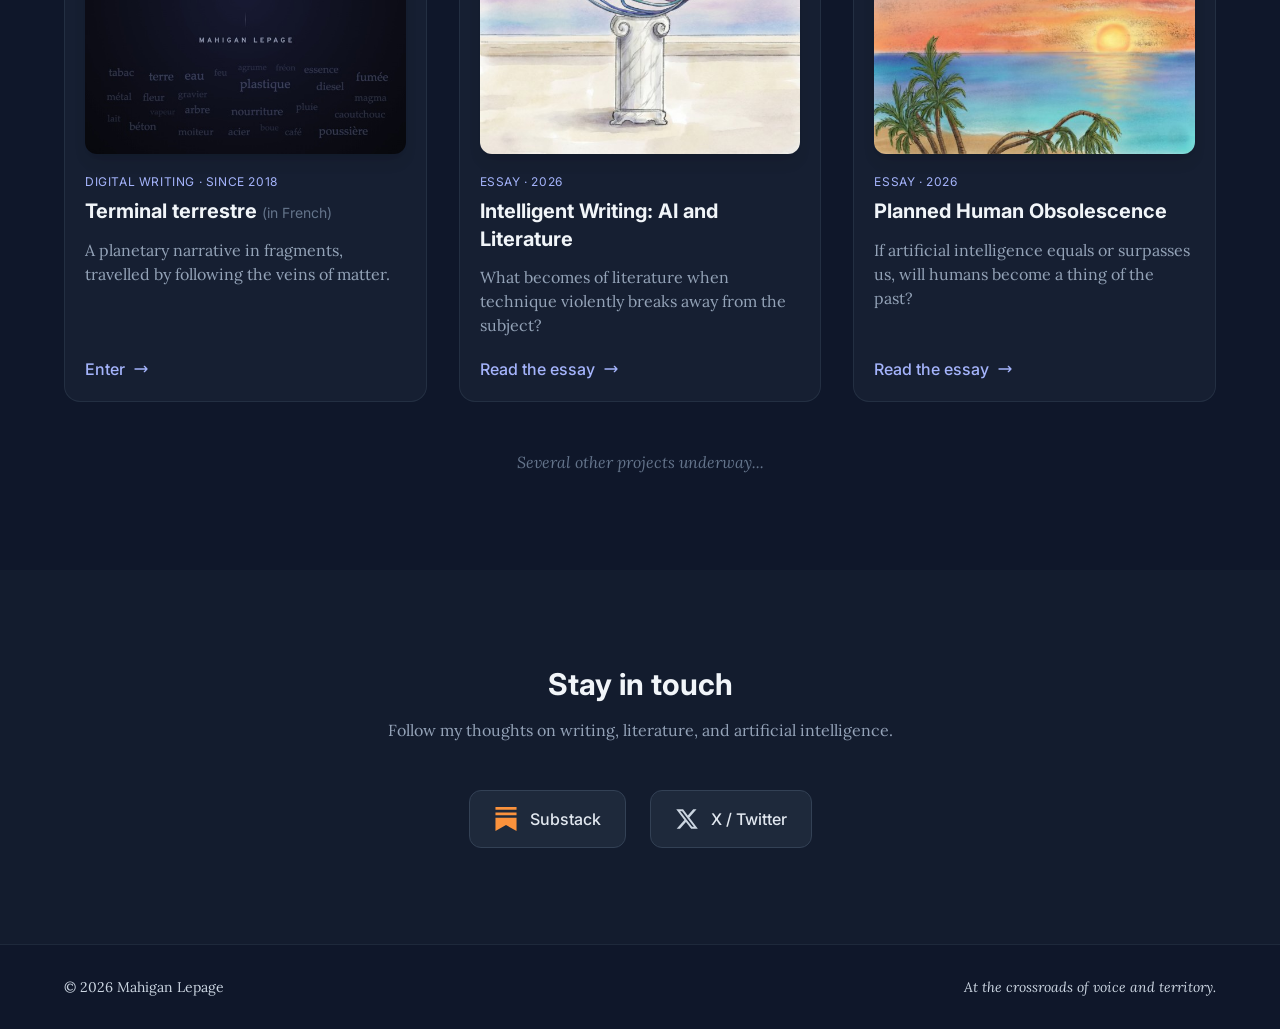
==== commit afb77487: "Accueil : photo réduite en bas à droite, texte dans la nuit vers le centre Co-Authored-By: Claude Op" ====
--- a/index.html
+++ b/index.html
@@ -82,20 +82,20 @@
 
         /* ——— Accueil : Kolkata, la nuit (photo, iPhone 4S, 2013) ———
            Les noirs de la photo ont été étalonnés sur le fond du site (#0f172a) : elle se fond dans
-           la page sans bord. Tout ce qui est surimprimé (titre, boutons, crédit, flèche) est placé
-           sur une zone noire de la photo, en coordonnées de la photo :
-             - texte : zone noire en haut à gauche (x < 40 %, y 13–38 %) ;
-             - crédit et flèche : bande noire du bas (portière, y > 84 %).
-           --W / --H : taille de la photo (4:3) ; --top : sa position verticale. */
+           la page sans bord. Elle est réduite et poussée en bas à droite ; le texte est dans la nuit
+           (le fond), à gauche ; crédit et flèche sur la bande noire de la portière (y > 84 %).
+           --W / --H : taille de la photo (4:3) ; --left / --top : sa position. */
         .hero {
-            --W: 100vw;
+            /* Écran large : photo réduite (≈ 70 % de la largeur, jamais plus haute que l'écran),
+               ancrée en bas à droite ; le reste est une nuit « artificielle » (le fond du site). */
+            --W: min(70vw, calc((100vh - 4rem) * 1.24));
             --H: calc(var(--W) * 0.75);
-            /* centrée sous la barre, mais la ligne y = 13 % ne monte jamais sous la barre (4rem) */
-            --top: clamp(calc(4rem - var(--H) * 0.13), calc((100vh + 4rem) / 2 - var(--H) / 2), calc(100vh - var(--H) * 0.84));
-            --left: 0px;
+            --left: calc(102vw - var(--W));
+            --top: calc(100vh - var(--H) * 0.97);
             position: relative;
             overflow: hidden;
-            height: max(100vh, calc(var(--top) + var(--H) * 0.97));
+            height: 100vh;
+            min-height: 34rem;
             background: #0f172a;
         }
         .hero-photo {
@@ -111,11 +111,11 @@
             from { transform: translate3d(-0.8%, 0, 0) scale(1); }
             to   { transform: translate3d(0.8%, -0.4%, 0) scale(1.03); }
         }
-        .hero-texte {
+        .hero-texte {                       /* dans la nuit, à gauche, vers le milieu de la hauteur */
             position: absolute;
             z-index: 10;
-            left: max(1.5rem, 6vw);
-            top: calc(var(--top) + var(--H) * 0.145);
+            left: max(1.5rem, 9vw);
+            top: calc(4rem + (100vh - 4rem) * 0.26);
         }
         .hero-bas {                         /* sur la portière noire */
             position: absolute;
@@ -138,6 +138,7 @@
                 --W: 167vw;
                 --left: calc(var(--W) * -0.25);
                 --top: calc(100vh - var(--H) * 0.88);
+                height: max(100vh, calc(var(--top) + var(--H) * 0.97));
             }
             .hero-texte { top: 6.5rem; left: 1.5rem; right: 1.5rem; }
         }
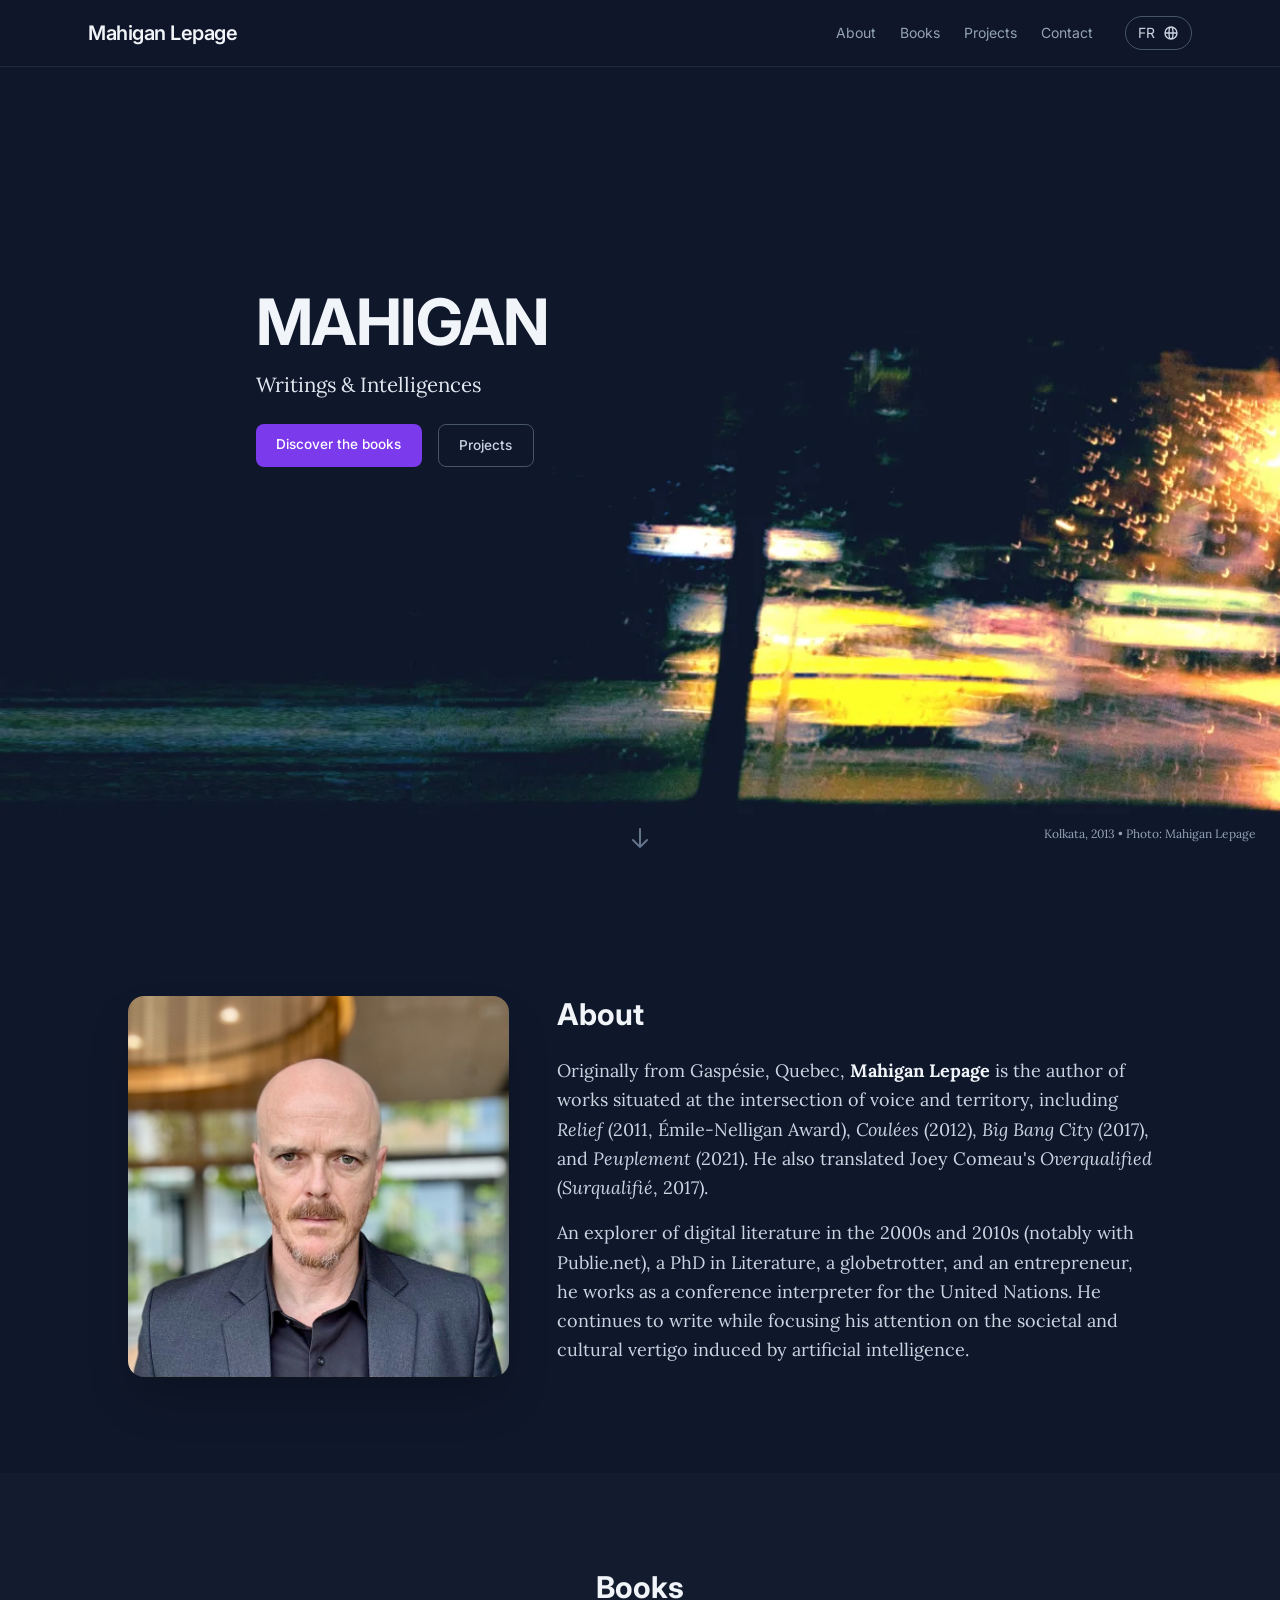
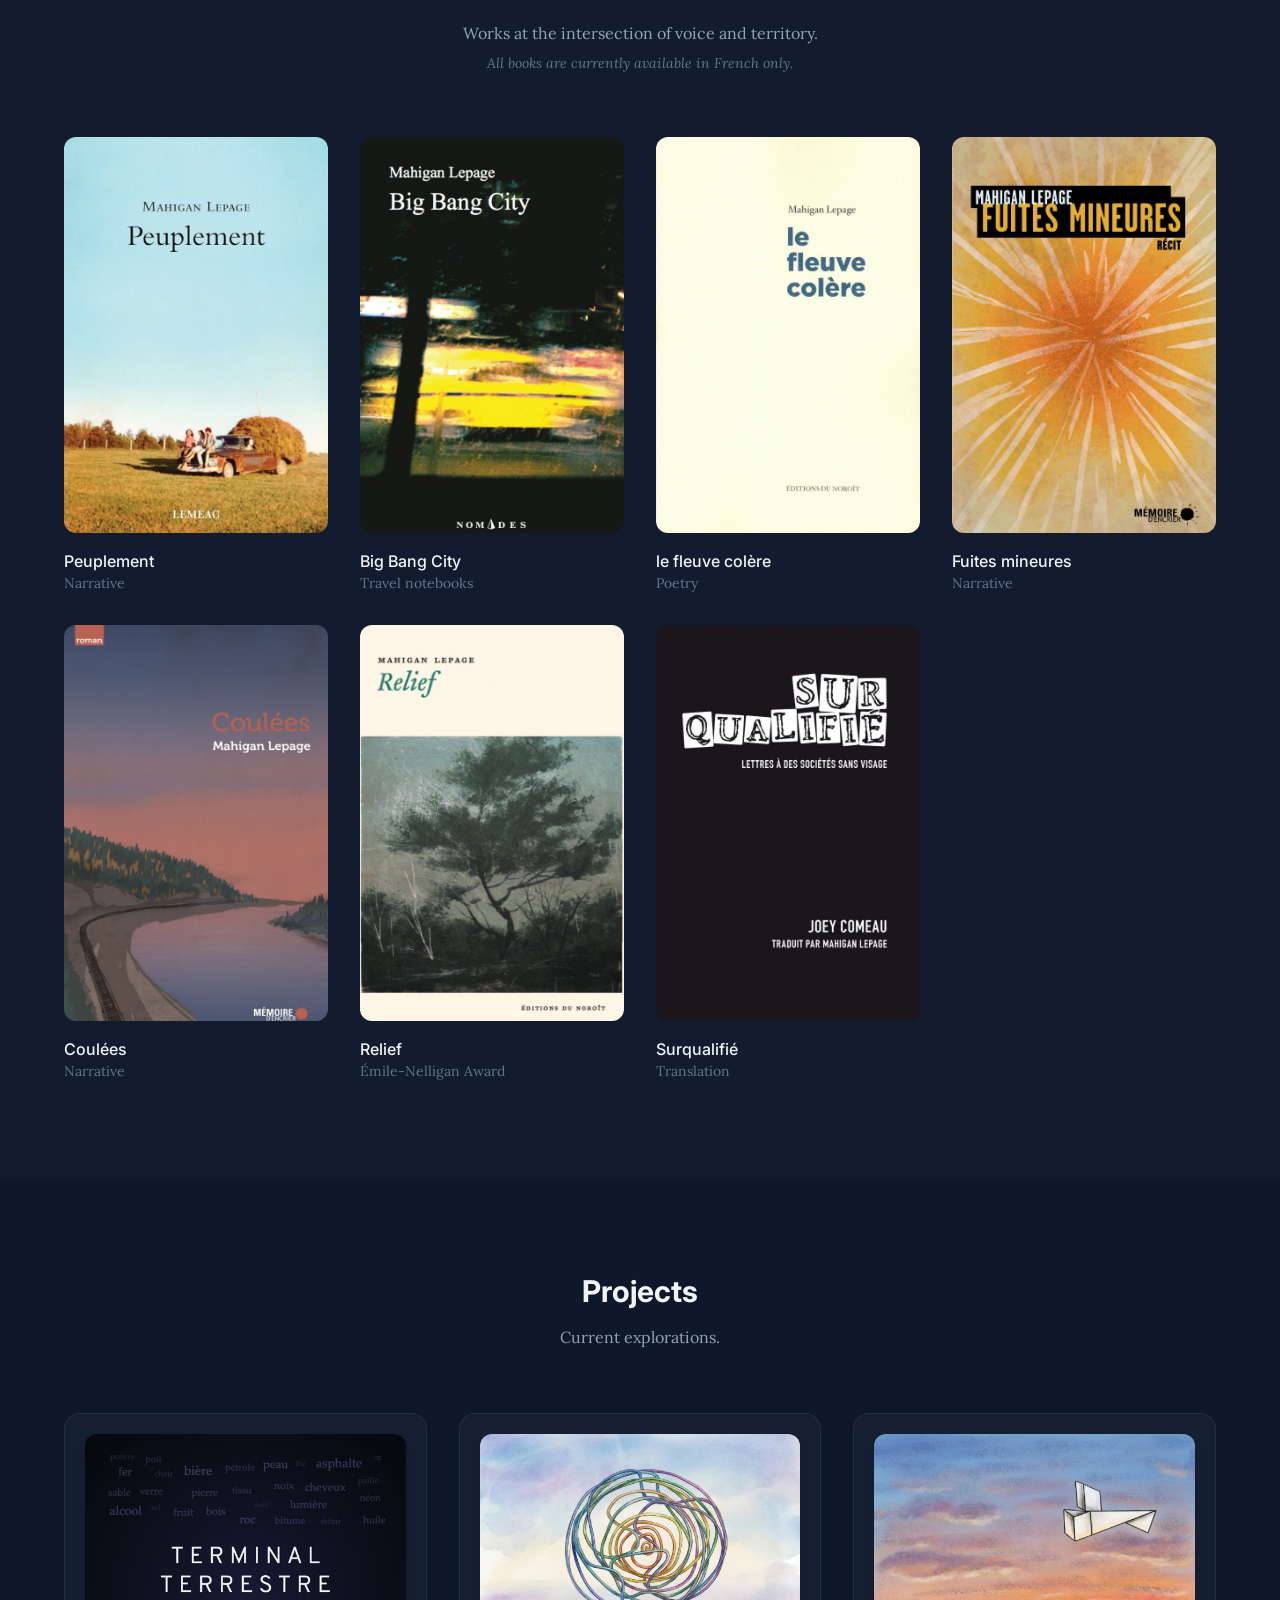
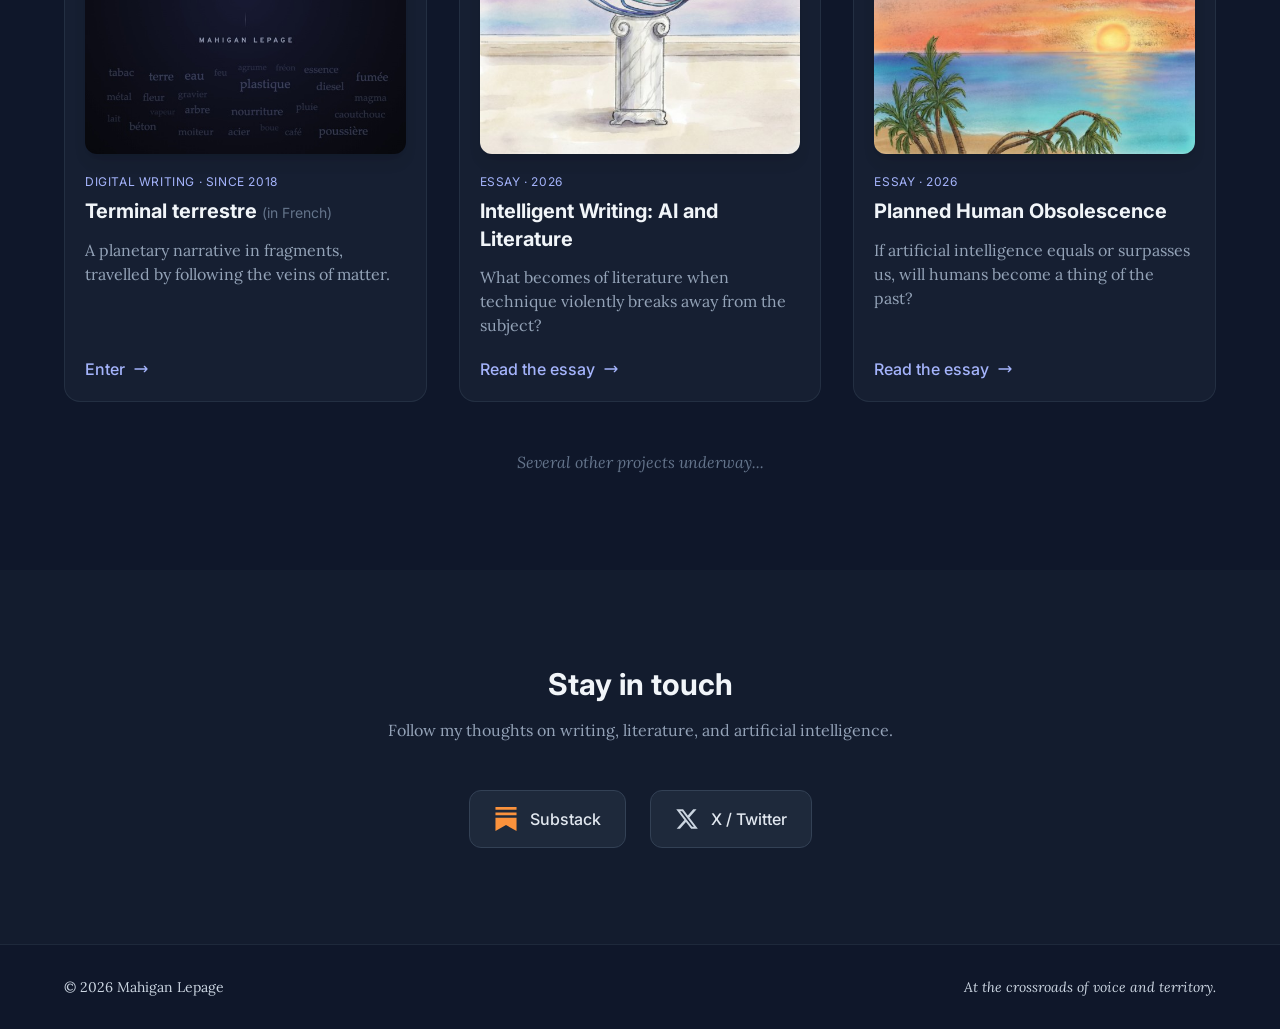
==== commit 505db636: "Accueil : route prolongée sur toute la largeur, texte ramené vers le centre Co-Authored-By: Claude O" ====
--- a/index.html
+++ b/index.html
@@ -98,11 +98,11 @@
             min-height: 34rem;
             background: #0f172a;
         }
-        .hero-photo {
+        .hero-photo {                       /* écran large : composite deux fois plus large (route prolongée) */
             position: absolute;
             top: var(--top);
-            left: var(--left);
-            width: var(--W);
+            left: calc(var(--left) - var(--W));
+            width: calc(var(--W) * 2);
             height: var(--H);
         }
         .hero-parallax { position: absolute; inset: 0; will-change: transform; transform: scale(1.04); }
@@ -111,11 +111,11 @@
             from { transform: translate3d(-0.8%, 0, 0) scale(1); }
             to   { transform: translate3d(0.8%, -0.4%, 0) scale(1.03); }
         }
-        .hero-texte {                       /* dans la nuit, à gauche, vers le milieu de la hauteur */
+        .hero-texte {                       /* dans la nuit, ramené vers le centre */
             position: absolute;
             z-index: 10;
-            left: max(1.5rem, 9vw);
-            top: calc(4rem + (100vh - 4rem) * 0.26);
+            left: max(1.5rem, 20vw);
+            top: calc(4rem + (100vh - 4rem) * 0.27);
         }
         .hero-bas {                         /* sur la portière noire */
             position: absolute;
@@ -140,6 +140,7 @@
                 --top: calc(100vh - var(--H) * 0.88);
                 height: max(100vh, calc(var(--top) + var(--H) * 0.97));
             }
+            .hero-photo { left: var(--left); width: var(--W); }   /* la photo seule */
             .hero-texte { top: 6.5rem; left: 1.5rem; right: 1.5rem; }
         }
         @media (prefers-reduced-motion: reduce) {
@@ -242,12 +243,16 @@
         <div class="hero-photo">
             <div class="hero-parallax">
                 <picture>
+                    <!-- Écrans en hauteur : la photo seule -->
+                    <source media="(max-aspect-ratio: 1/1)" type="image/webp" srcset="assets/theme-picture/taxi-kolkata-1280.webp">
+                    <source media="(max-aspect-ratio: 1/1)" srcset="assets/theme-picture/taxi-kolkata-1600.jpg">
+                    <!-- Écrans larges : composite, route prolongée vers la gauche (photo dans la moitié droite) -->
                     <source type="image/webp"
-                            srcset="assets/theme-picture/taxi-kolkata-1280.webp 1280w, assets/theme-picture/taxi-kolkata-2400.webp 2400w"
-                            sizes="max(100vw, 167vw)">
-                    <img src="assets/theme-picture/taxi-kolkata-1600.jpg"
+                            srcset="assets/theme-picture/taxi-kolkata-route-1800.webp 1800w, assets/theme-picture/taxi-kolkata-route-3200.webp 3200w"
+                            sizes="140vw">
+                    <img src="assets/theme-picture/taxi-kolkata-route-2400.jpg"
                          alt="Un taxi jaune filé dans la nuit, vu à travers une vitre de voiture mouillée, Kolkata"
-                         width="2400" height="1800" fetchpriority="high">
+                         width="3200" height="1200" fetchpriority="high">
                 </picture>
             </div>
         </div>
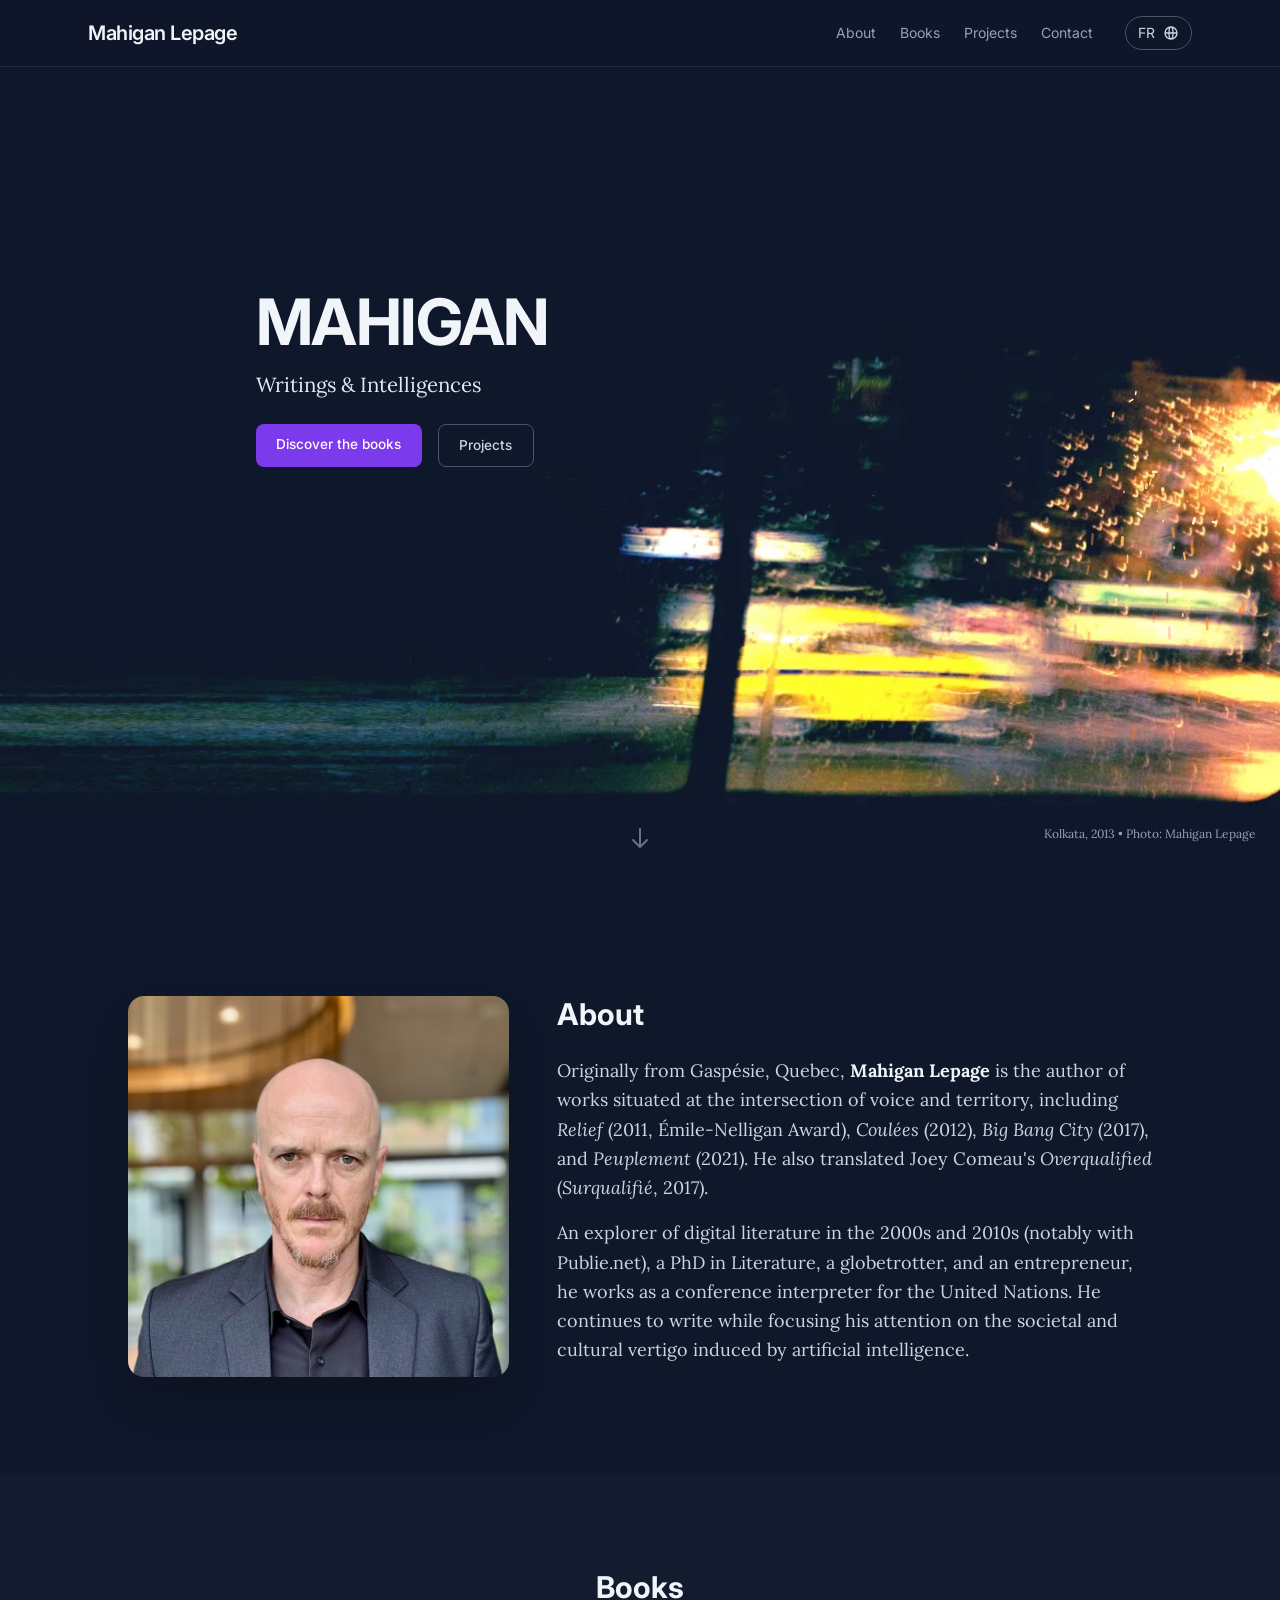
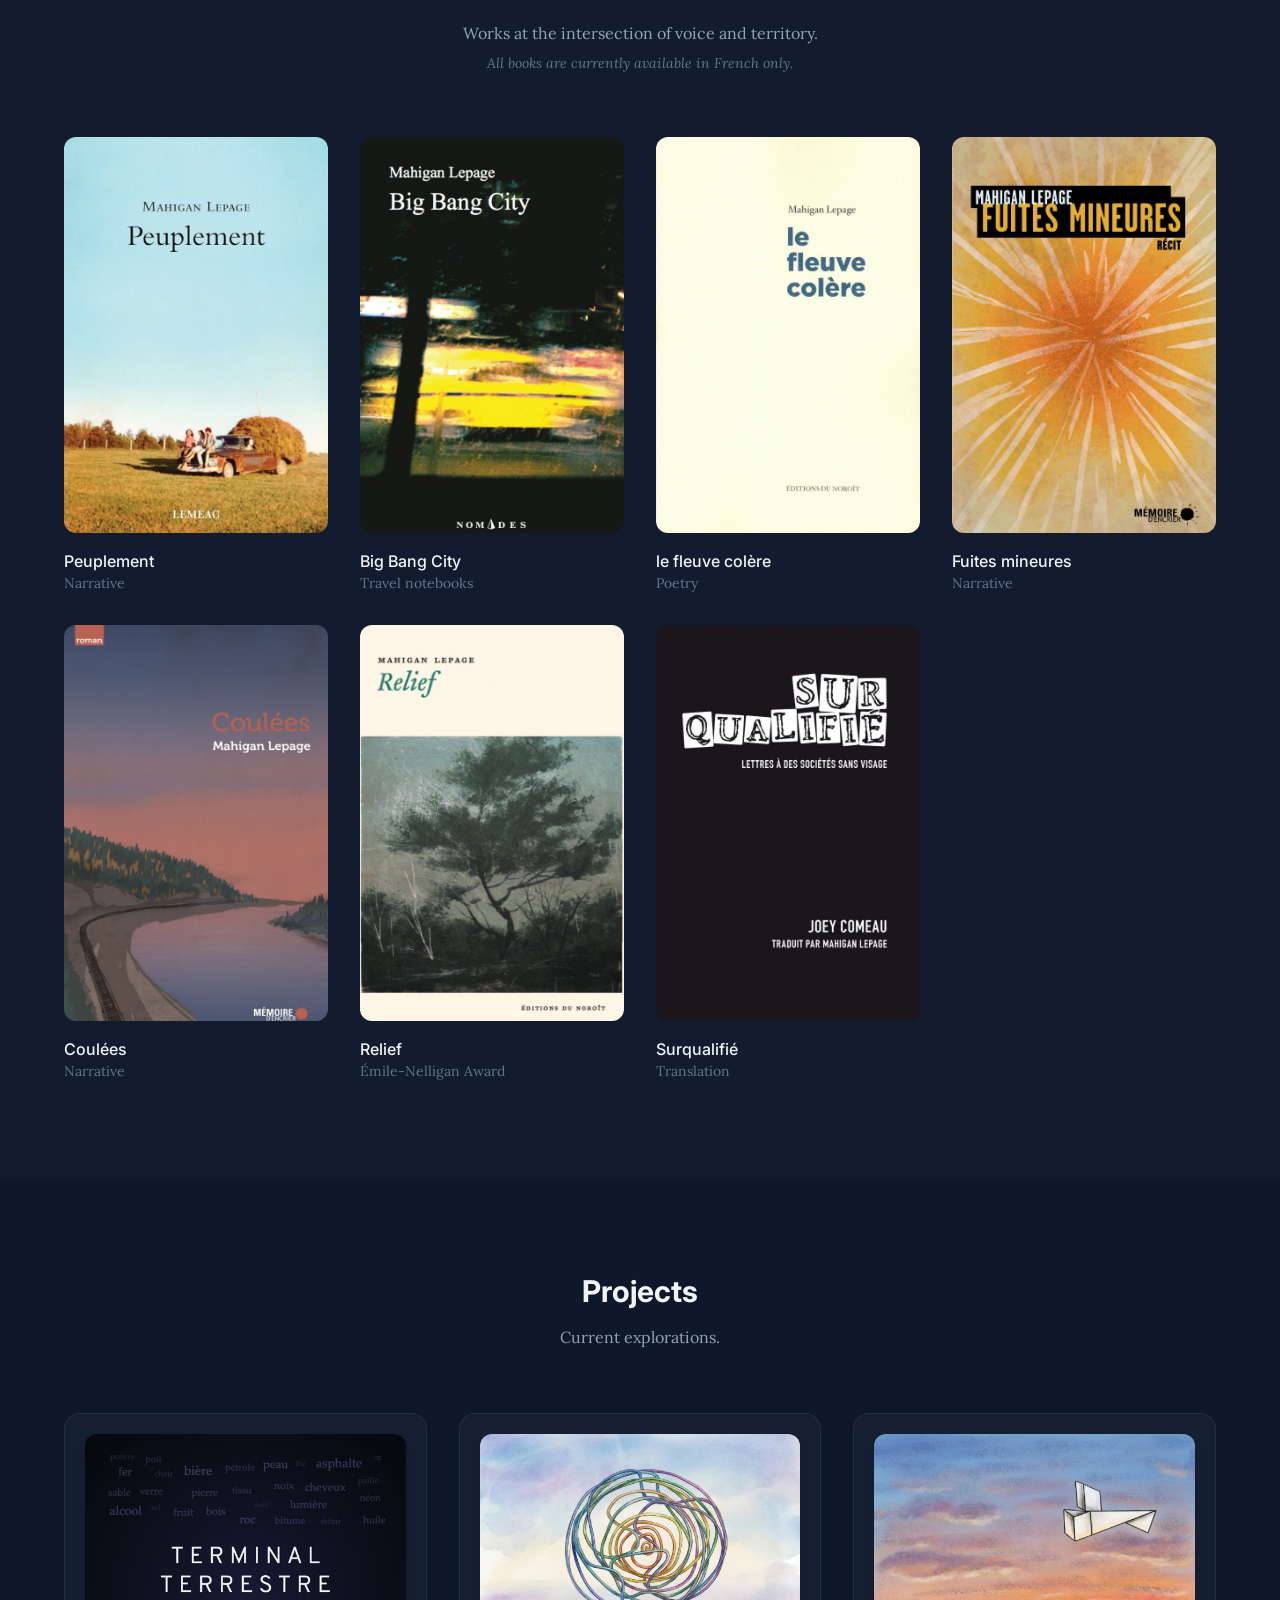
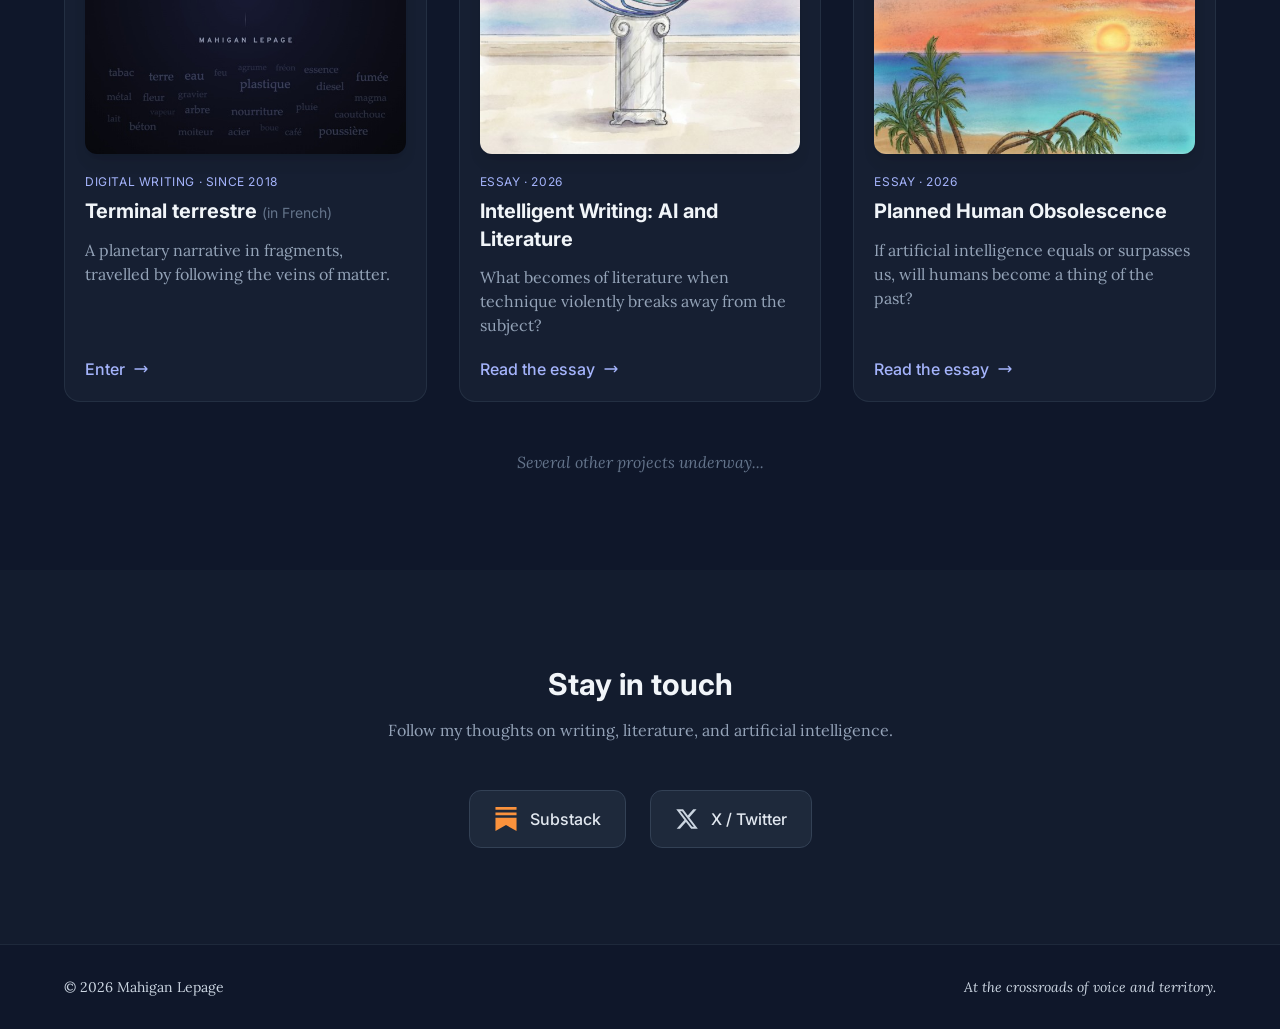
==== commit 2fa9ed83: "Accueil : étincelles de la meuleuse qui tombent le long de la page ; photo fixe Co-Authored-By: Clau" ====
--- a/index.html
+++ b/index.html
@@ -105,12 +105,8 @@
             width: calc(var(--W) * 2);
             height: var(--H);
         }
-        .hero-parallax { position: absolute; inset: 0; will-change: transform; transform: scale(1.04); }
-        .hero-parallax img { display: block; width: 100%; height: 100%; animation: heroDerive 26s ease-in-out infinite alternate; }
-        @keyframes heroDerive {             /* très lente dérive, comme vue d'un véhicule */
-            from { transform: translate3d(-0.8%, 0, 0) scale(1); }
-            to   { transform: translate3d(0.8%, -0.4%, 0) scale(1.03); }
-        }
+        .hero-parallax { position: absolute; inset: 0; }      /* photo fixe ; ce sont les étincelles qui bougent */
+        .hero-parallax img { display: block; width: 100%; height: 100%; }
         .hero-texte {                       /* dans la nuit, ramené vers le centre */
             position: absolute;
             z-index: 10;
@@ -142,9 +138,6 @@
             }
             .hero-photo { left: var(--left); width: var(--W); }   /* la photo seule */
             .hero-texte { top: 6.5rem; left: 1.5rem; right: 1.5rem; }
-        }
-        @media (prefers-reduced-motion: reduce) {
-            .hero-parallax img { animation: none; }
         }
 
         /* Hide elements based on language */
@@ -606,28 +599,7 @@
     </div>
 
     <script src="script.js"></script>
-    <script>
-        // Accueil : la photo suit doucement le curseur (ou l'inclinaison du téléphone).
-        (() => {
-            const couche = document.querySelector('.hero-parallax');
-            if (!couche || matchMedia('(prefers-reduced-motion: reduce)').matches) return;
-            let cx = 0, cy = 0, x = 0, y = 0, actif = true;
-            const viser = (nx, ny) => { cx = Math.max(-1, Math.min(1, nx)); cy = Math.max(-1, Math.min(1, ny)); };
-            addEventListener('pointermove', (e) => viser(e.clientX / innerWidth * 2 - 1, e.clientY / innerHeight * 2 - 1), { passive: true });
-            addEventListener('deviceorientation', (e) => {
-                if (e.gamma == null) return;
-                viser(e.gamma / 25, (e.beta - 45) / 25);
-            }, { passive: true });
-            new IntersectionObserver(([e]) => { actif = e.isIntersecting; }).observe(couche.parentElement);
-            const boucle = () => {
-                if (actif) {
-                    x += (cx - x) * 0.05; y += (cy - y) * 0.05;
-                    couche.style.transform = `translate3d(${(-x * 18).toFixed(2)}px, ${(-y * 12).toFixed(2)}px, 0) scale(1.04)`;
-                }
-                requestAnimationFrame(boucle);
-            };
-            requestAnimationFrame(boucle);
-        })();
-    </script>
+    <!-- Étincelles : elles tombent de la meuleuse (photo d'accueil) le long de la page -->
+    <script src="assets/etincelles.js" defer></script>
 </body>
 </html>
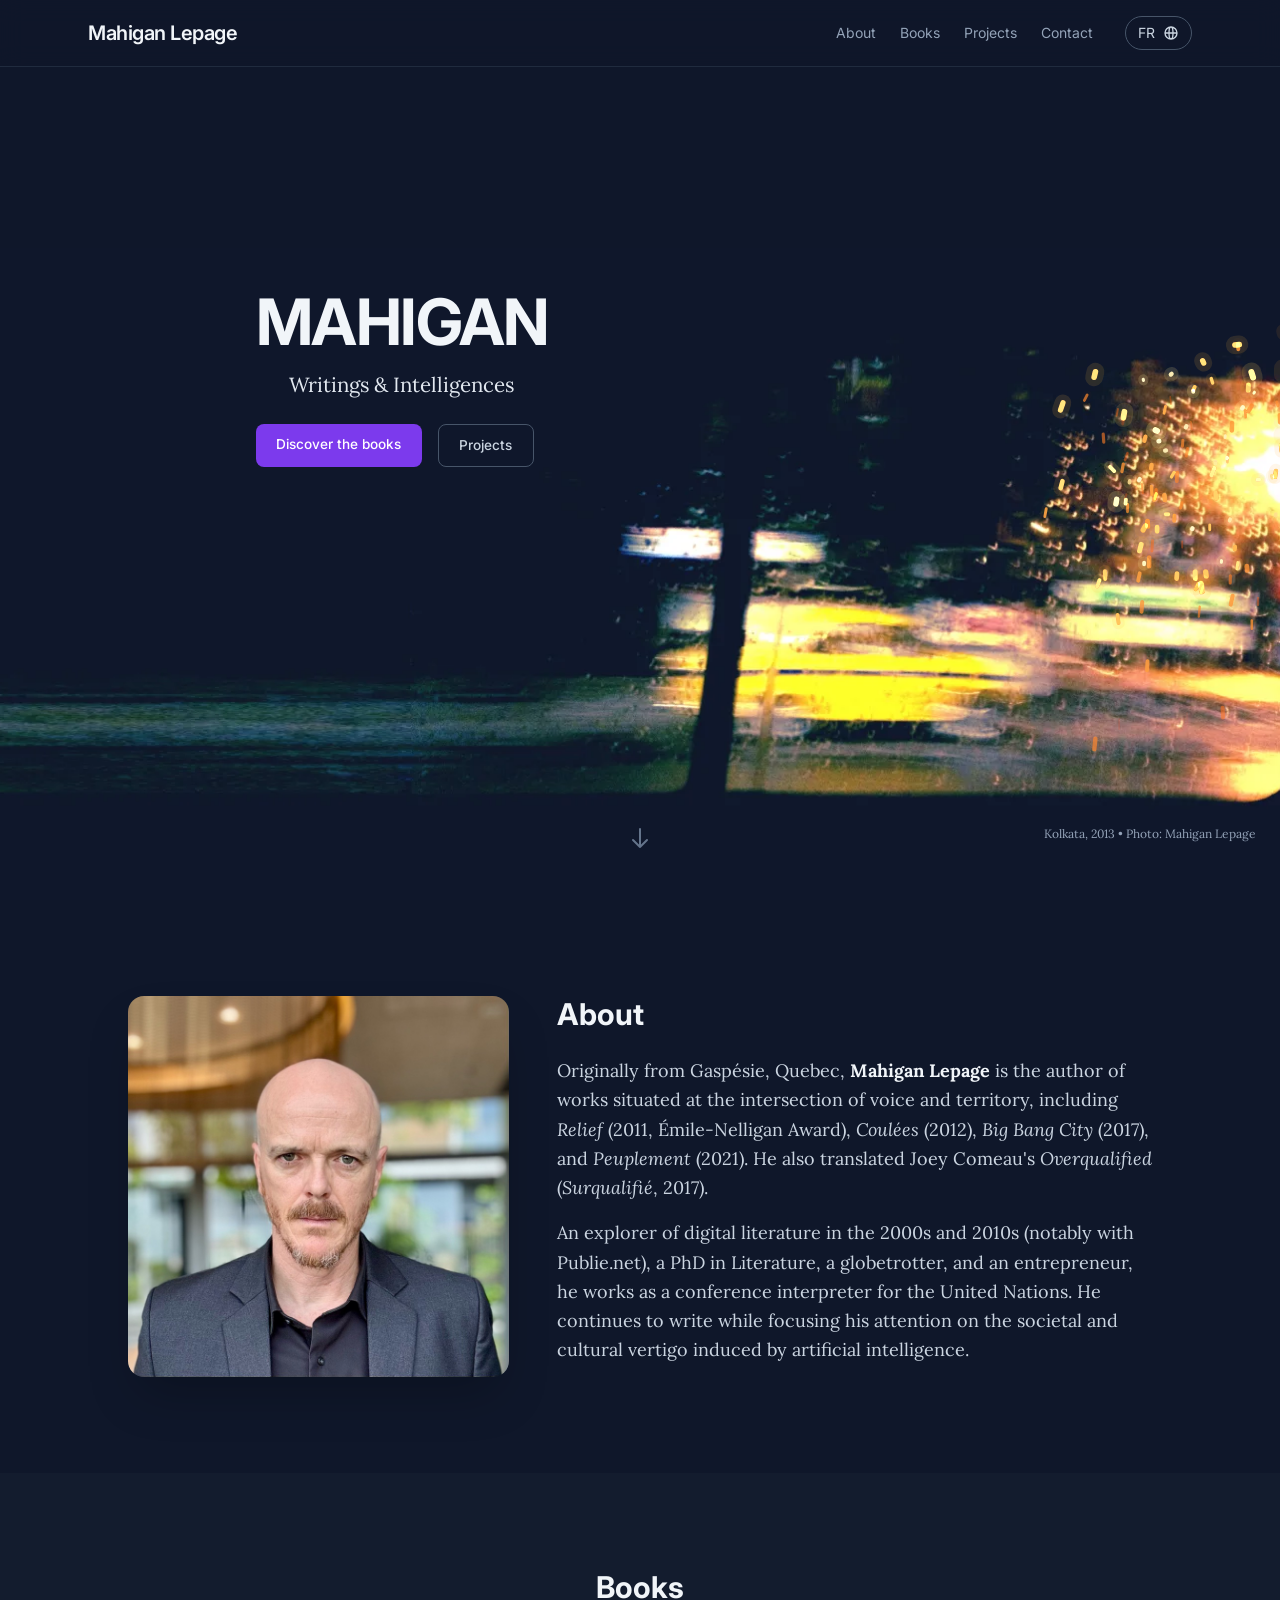
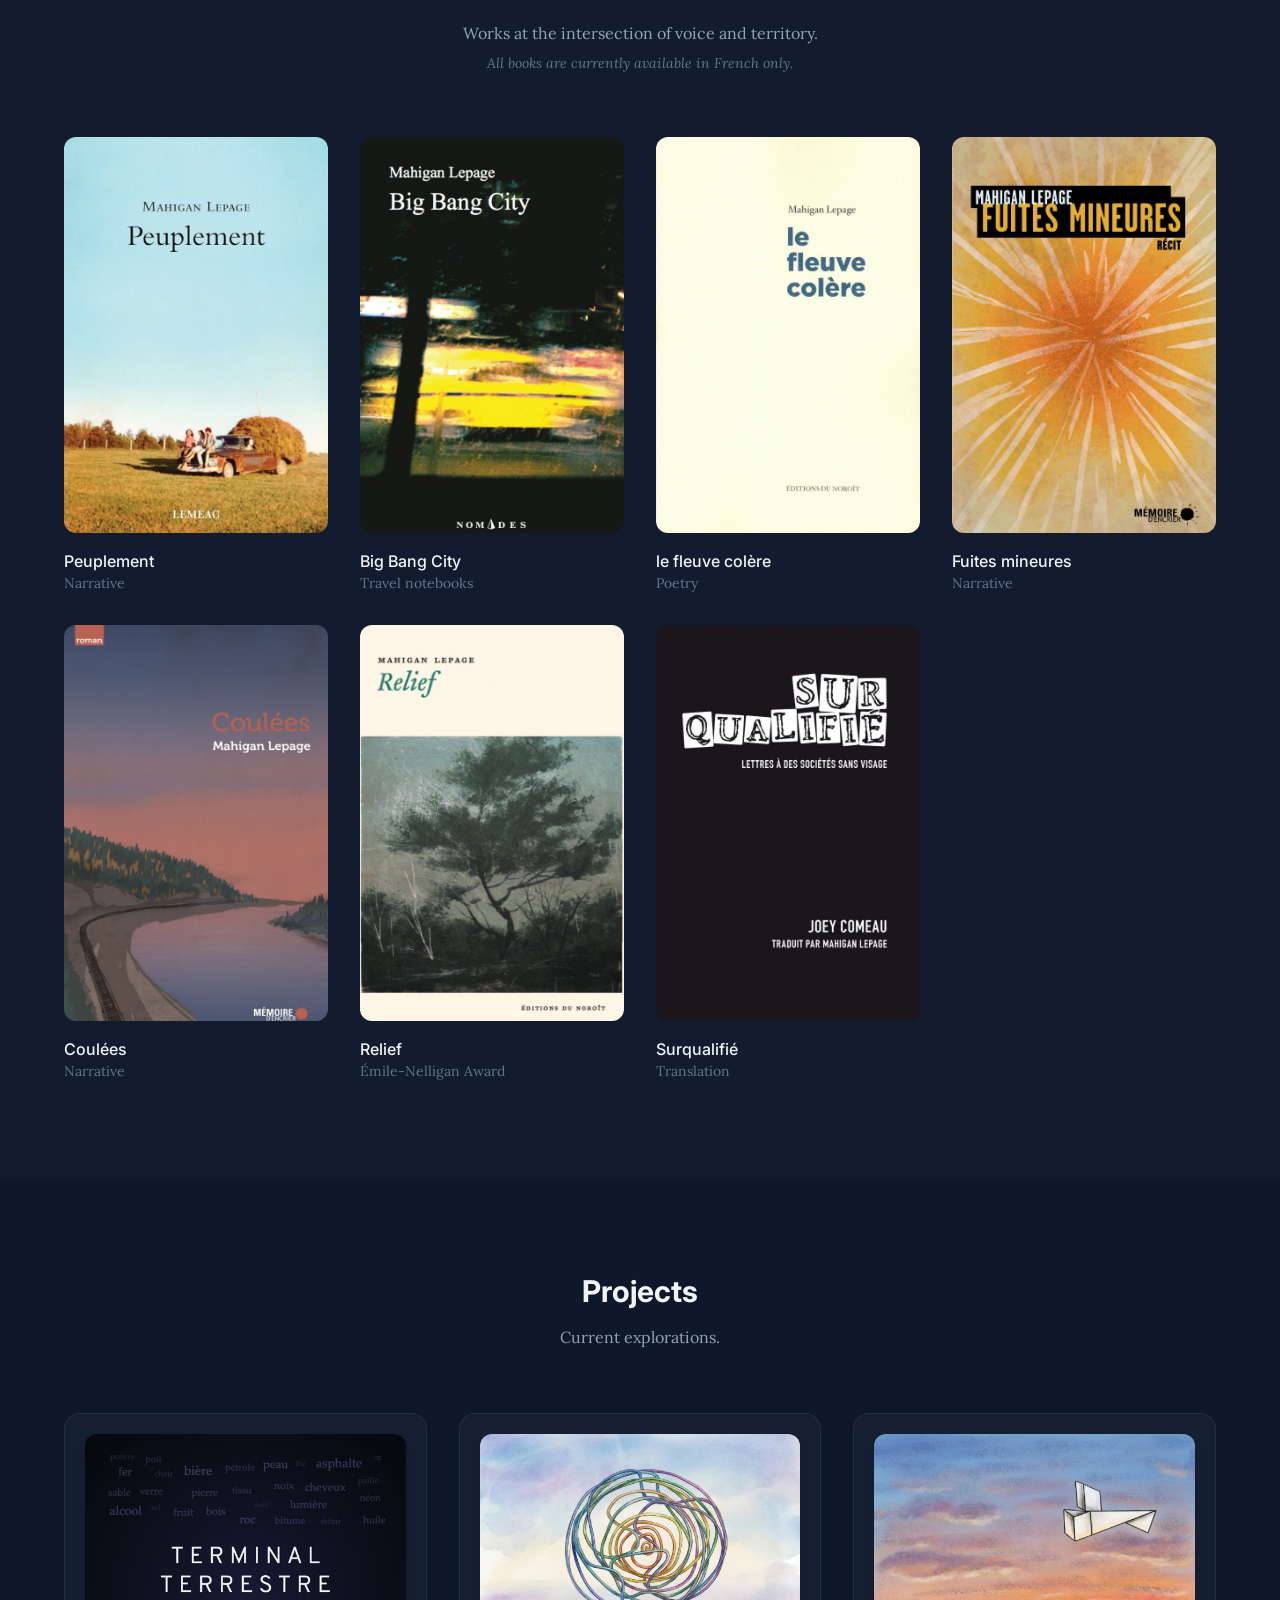
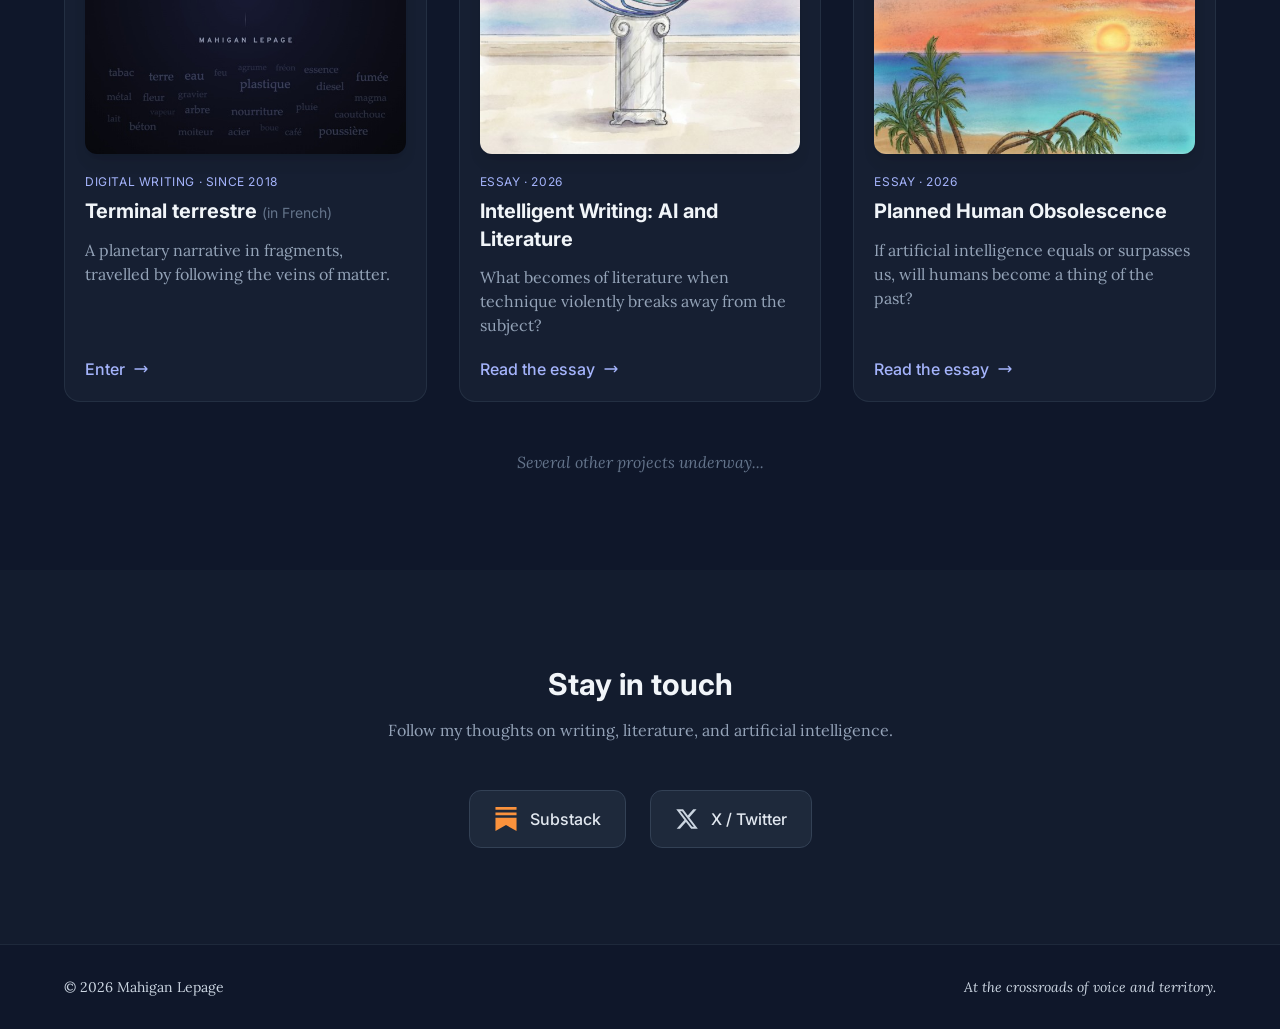
==== commit d04bd5bc: "Accueil : sous-titre centré sous MAHIGAN ; « Photo: » sans espace Co-Authored-By: Claude Opus 5.5 <n" ====
--- a/index.html
+++ b/index.html
@@ -113,6 +113,8 @@
             left: max(1.5rem, 20vw);
             top: calc(4rem + (100vh - 4rem) * 0.27);
         }
+        .hero-titre { width: fit-content; }   /* sous-titre centré sous MAHIGAN */
+        .hero-titre p { text-align: center; }
         .hero-bas {                         /* sur la portière noire */
             position: absolute;
             z-index: 10;
@@ -251,6 +253,7 @@
         </div>
 
         <div class="hero-texte">
+            <div class="hero-titre">
             <h1 class="font-sans font-bold text-5xl lg:text-6xl xl:text-7xl text-slate-100 mb-5 tracking-tight">
                 MAHIGAN
             </h1>
@@ -258,6 +261,7 @@
                 <span class="lang-fr">Écritures & intelligences</span>
                 <span class="lang-en">Writings & Intelligences</span>
             </p>
+            </div>
             <div class="flex flex-wrap gap-4">
                 <a href="#books" class="px-7 py-3 bg-violet-600 hover:bg-violet-500 text-white font-sans font-medium rounded-lg transition-all hover:shadow-lg hover:shadow-violet-500/25">
                     <span class="lang-fr">Découvrir les livres</span>
@@ -277,7 +281,7 @@
                 </svg>
             </a>
             <p class="hero-credit absolute right-6 top-0 text-xs text-slate-400">
-                <span class="lang-fr">Kolkata, 2013 &bull; Photo : Mahigan Lepage</span>
+                <span class="lang-fr">Kolkata, 2013 &bull; Photo: Mahigan Lepage</span>
                 <span class="lang-en">Kolkata, 2013 &bull; Photo: Mahigan Lepage</span>
             </p>
         </div>
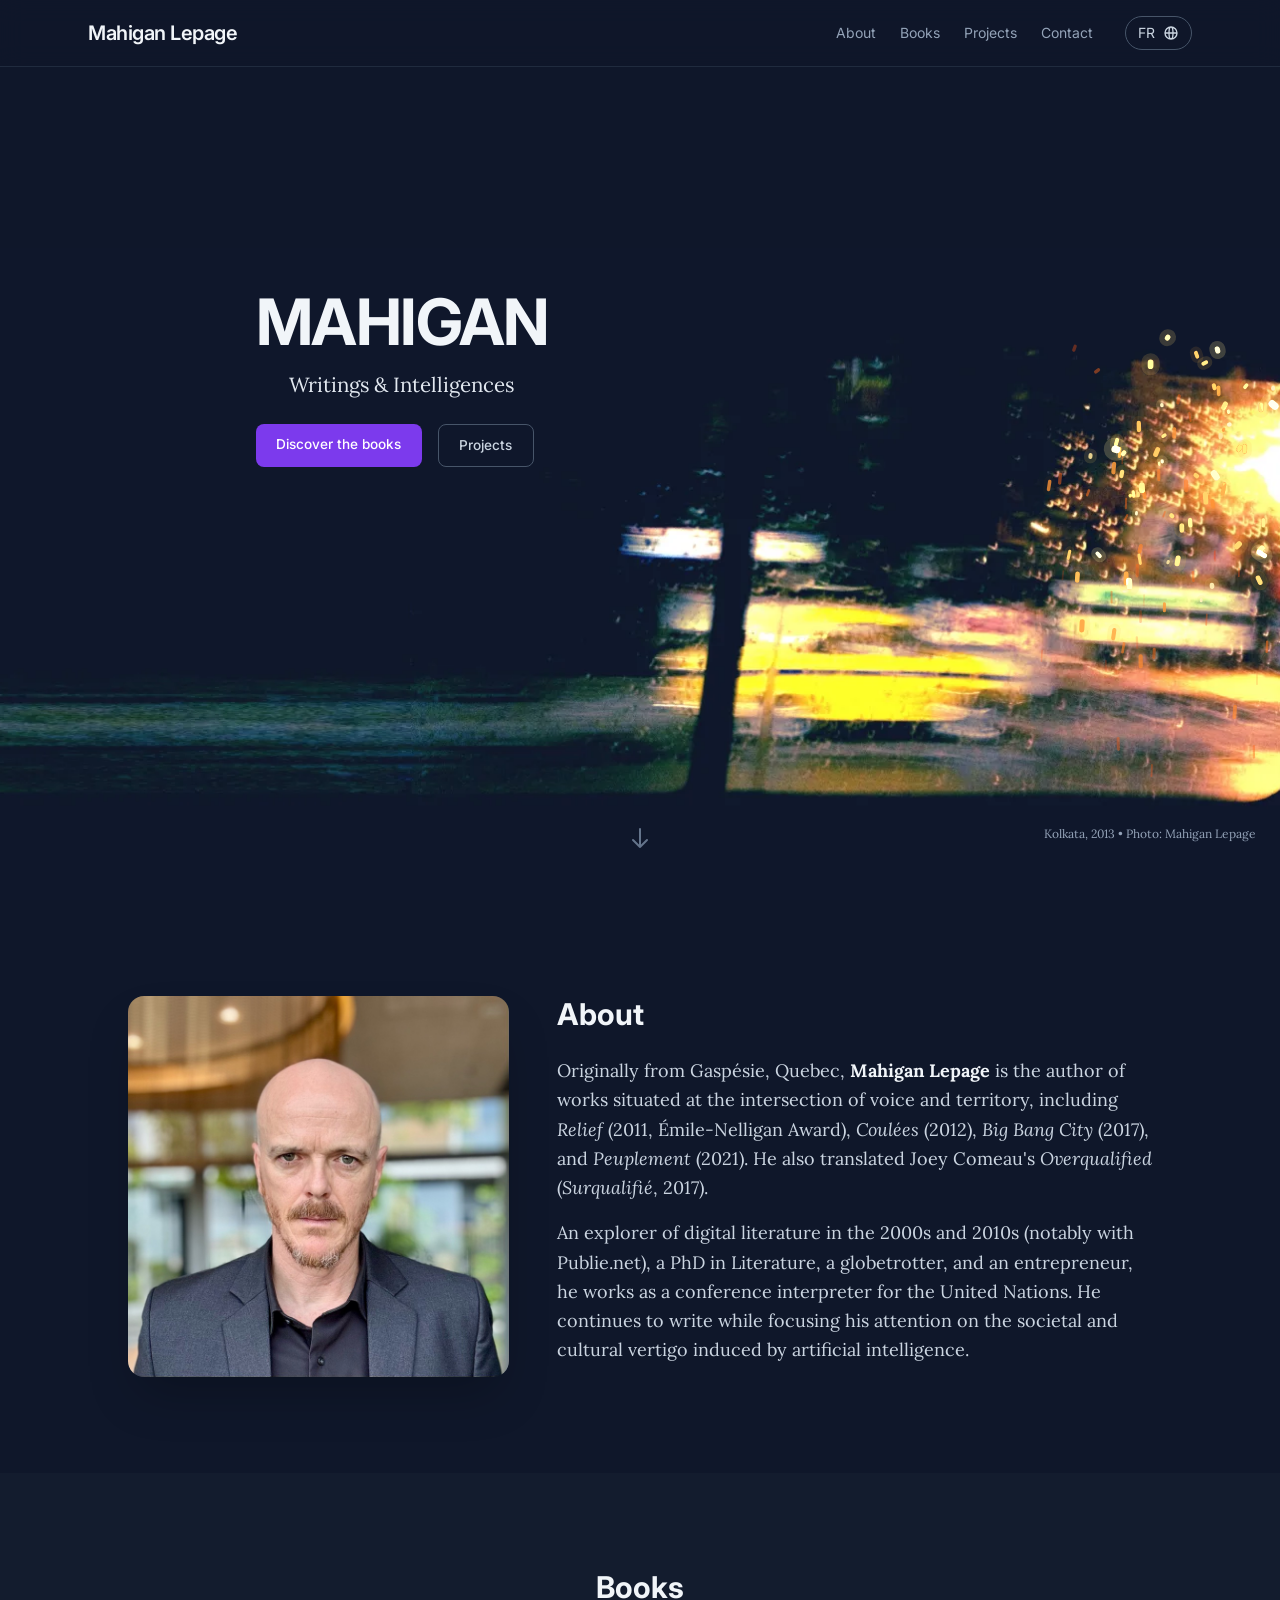
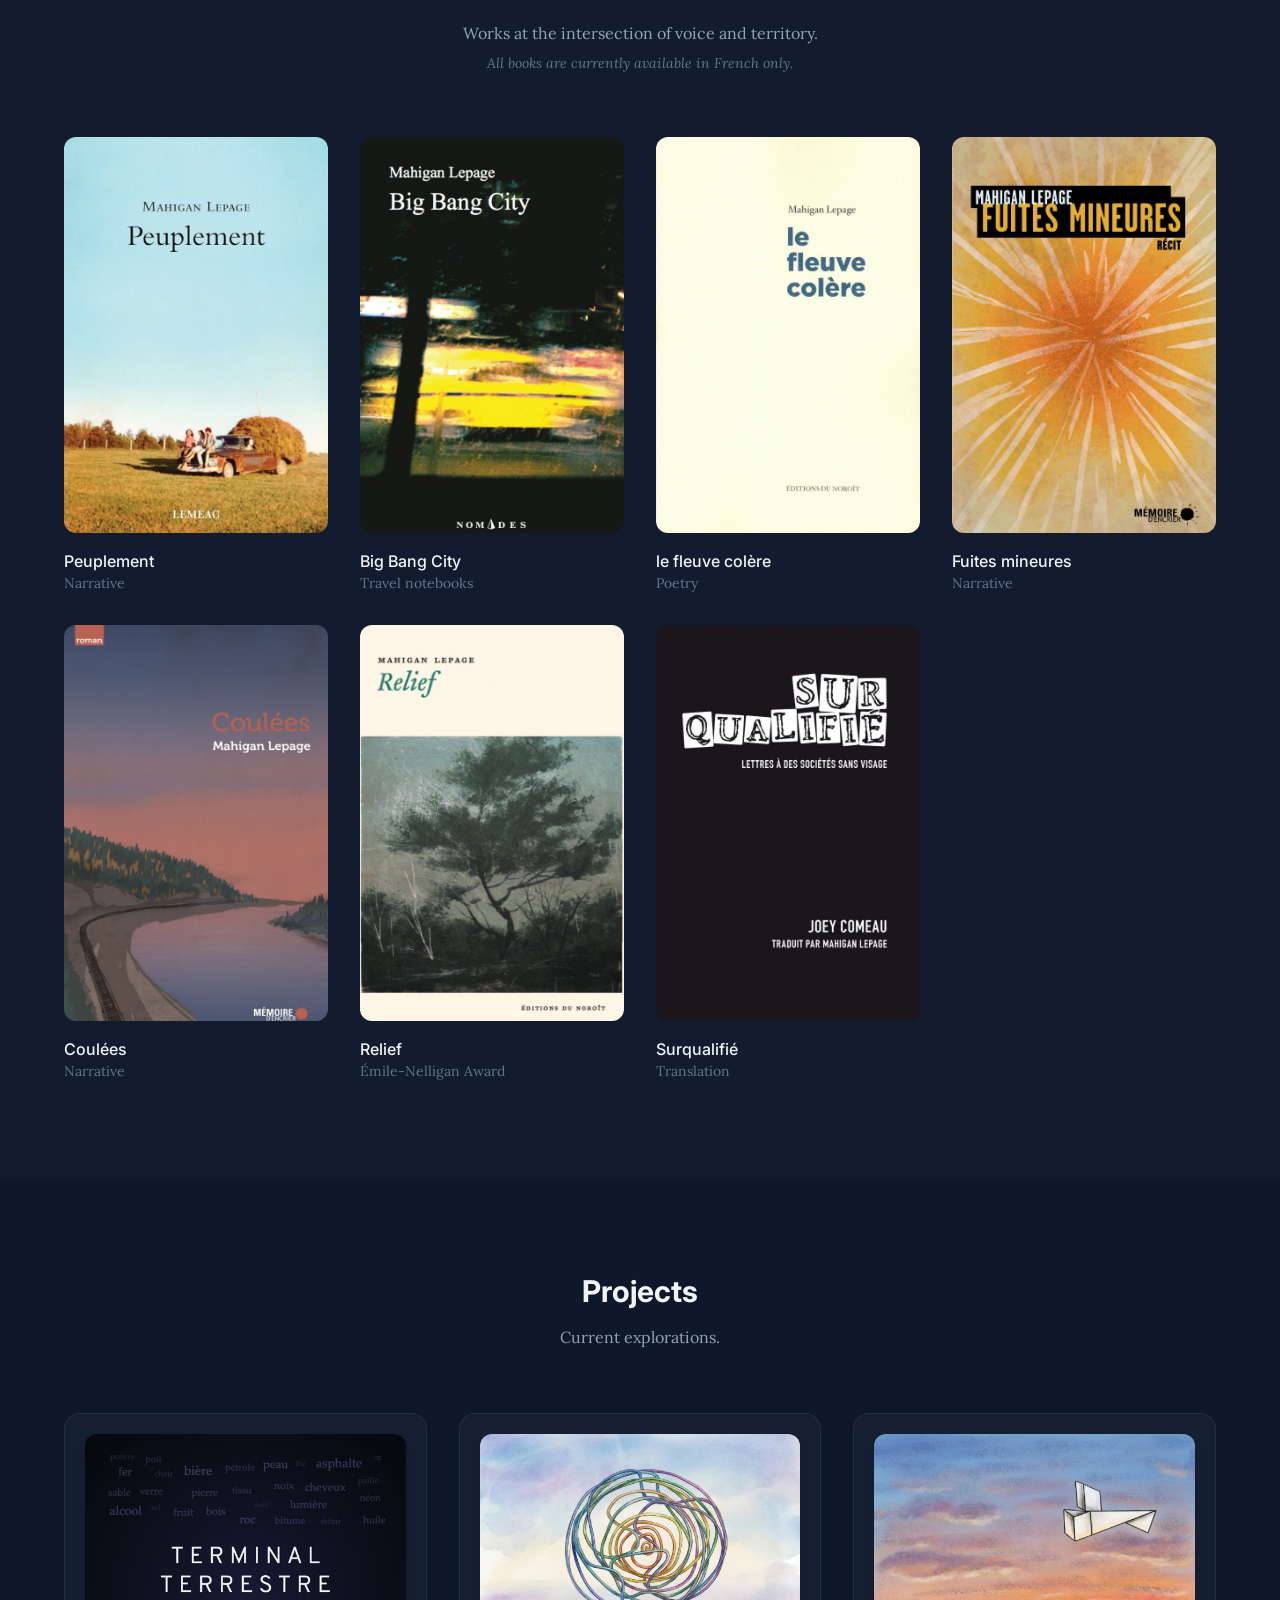
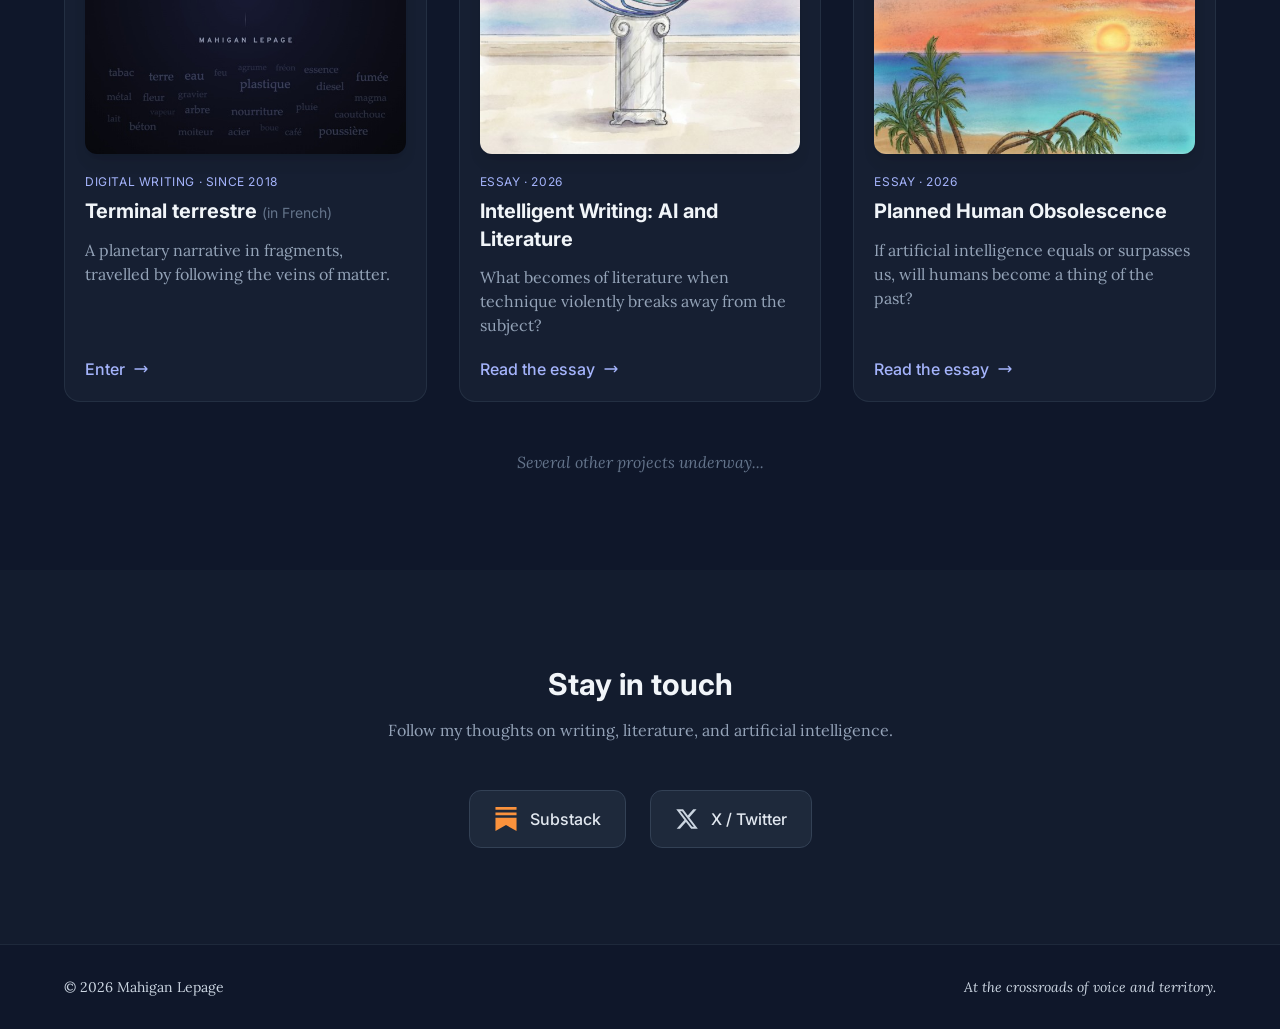
==== commit 582a0de6: "Crédit FR : espace avant le deux-points rétablie Co-Authored-By: Claude Opus 5.5 <noreply@anthropic." ====
--- a/index.html
+++ b/index.html
@@ -281,7 +281,7 @@
                 </svg>
             </a>
             <p class="hero-credit absolute right-6 top-0 text-xs text-slate-400">
-                <span class="lang-fr">Kolkata, 2013 &bull; Photo: Mahigan Lepage</span>
+                <span class="lang-fr">Kolkata, 2013 &bull; Photo : Mahigan Lepage</span>
                 <span class="lang-en">Kolkata, 2013 &bull; Photo: Mahigan Lepage</span>
             </p>
         </div>
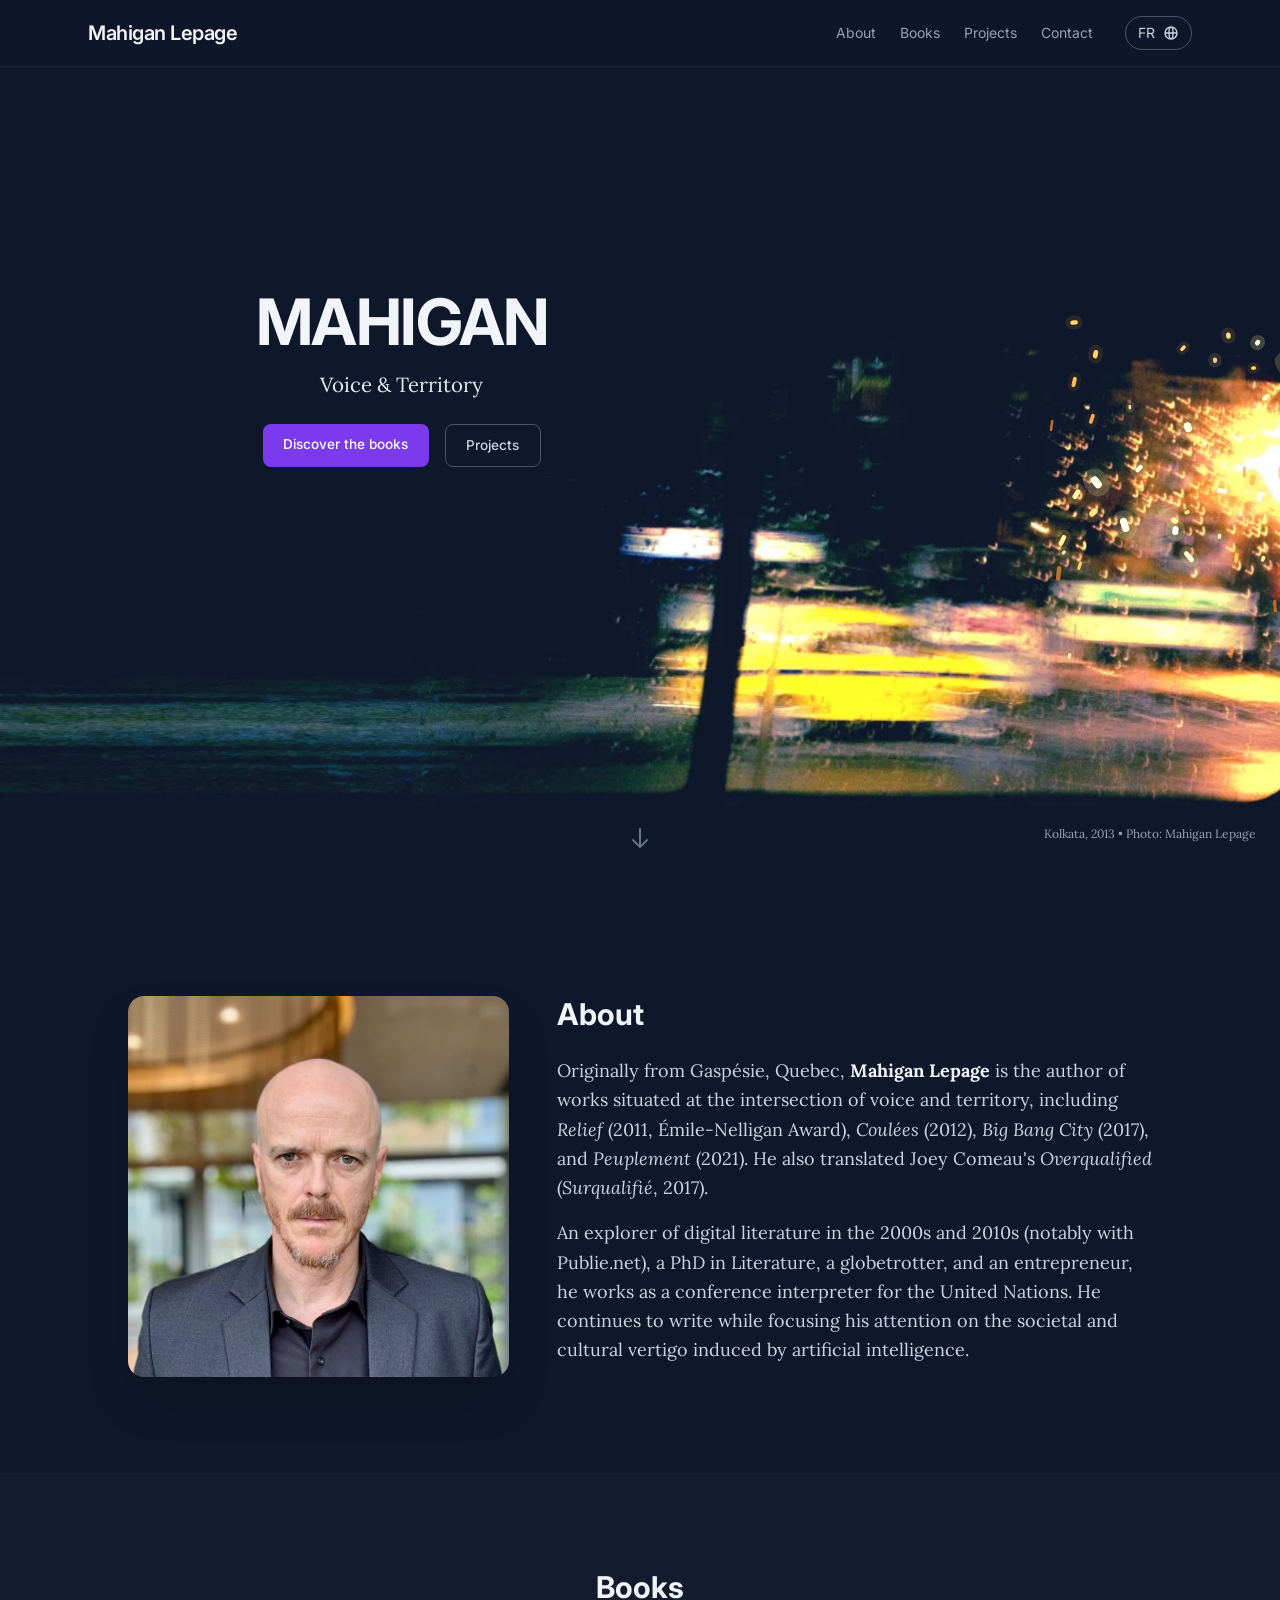
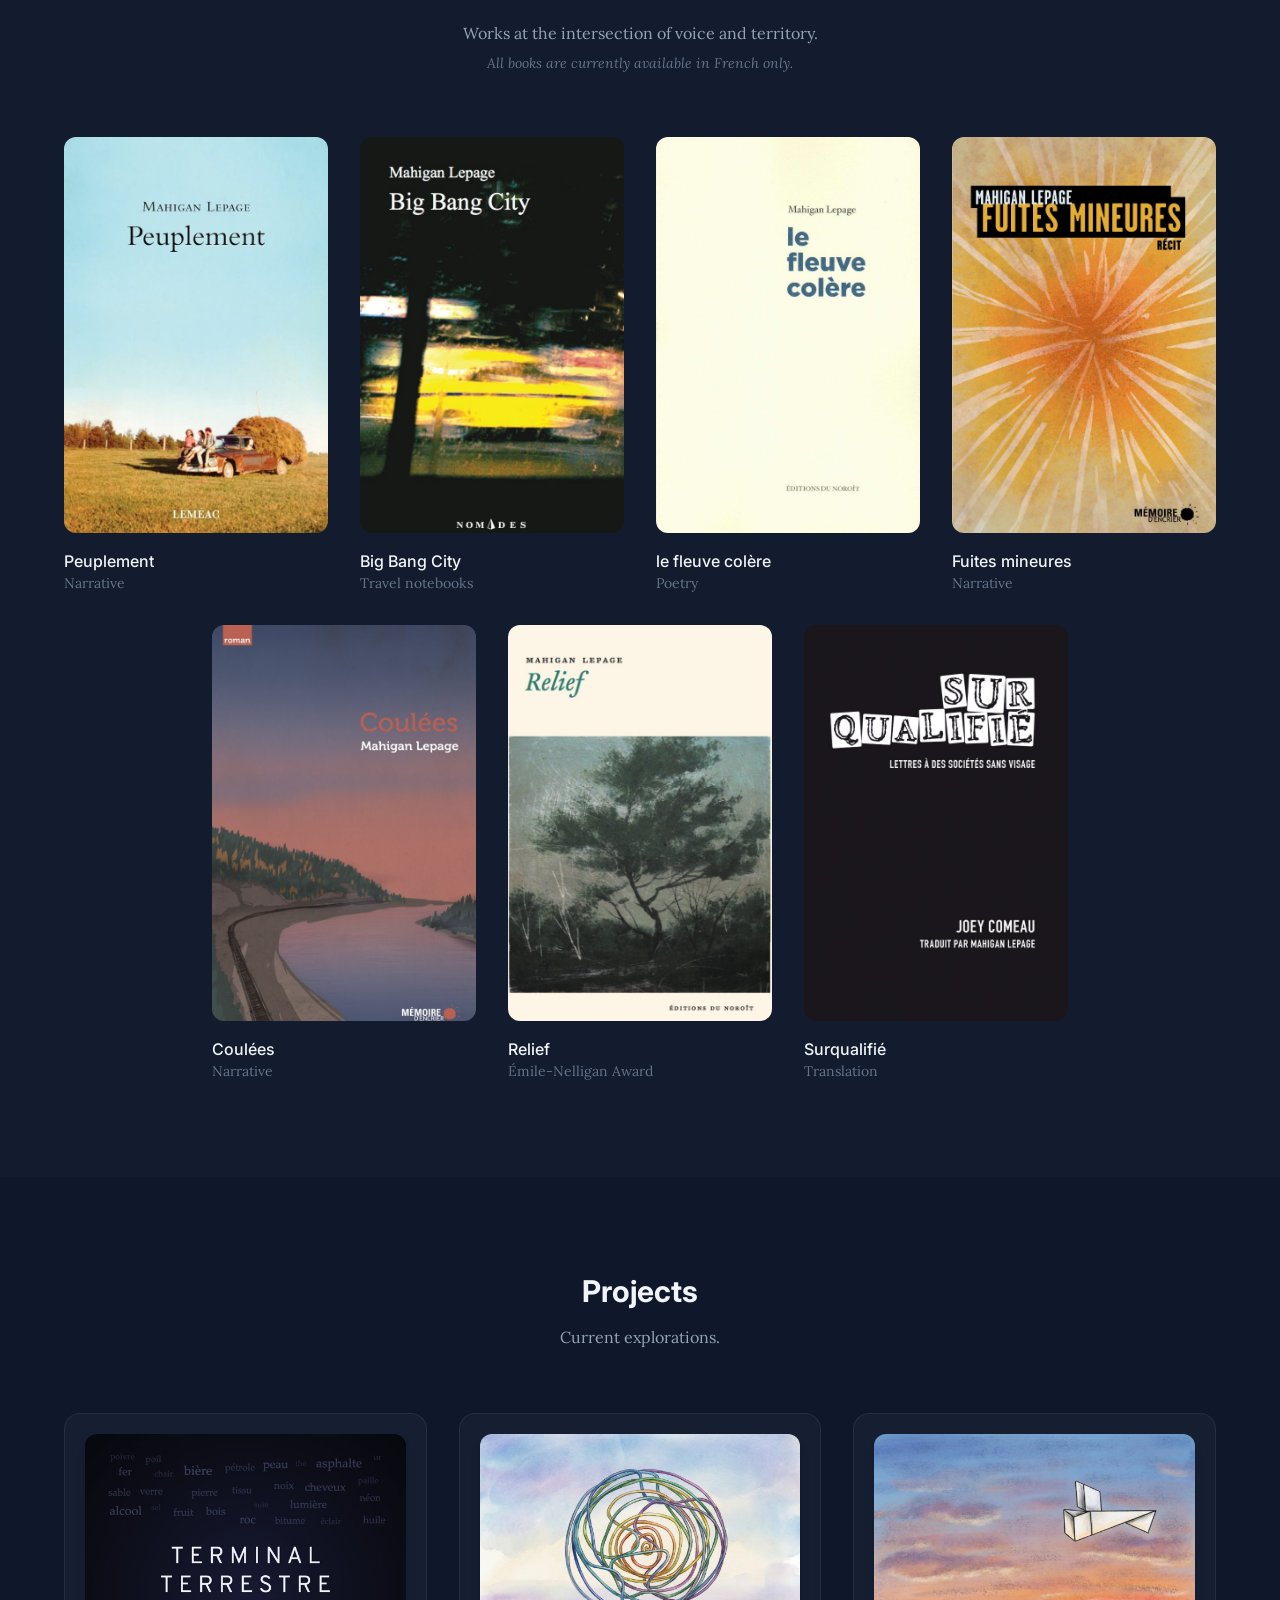
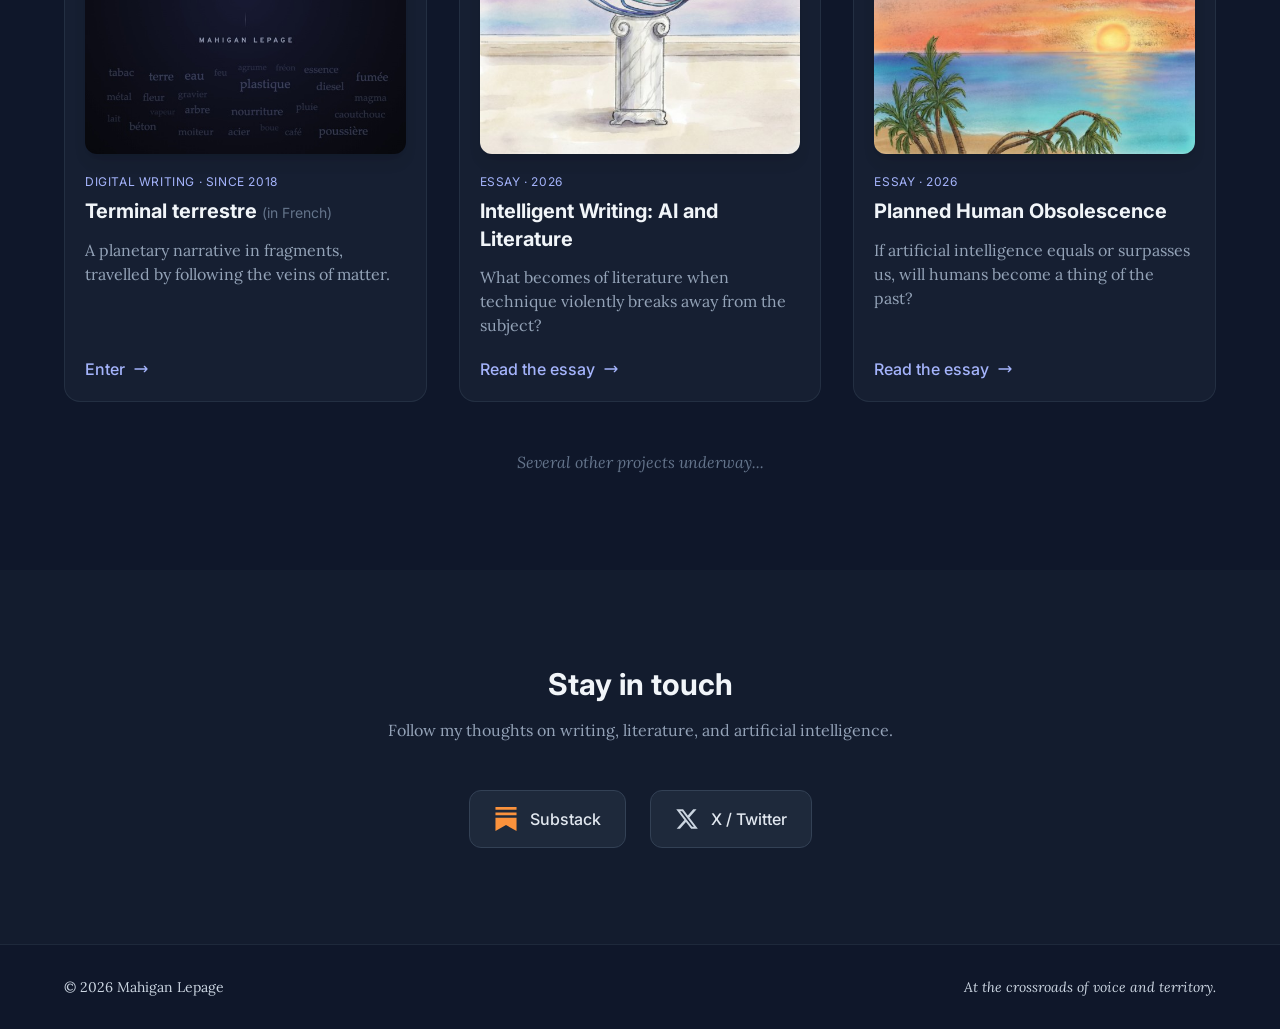
==== commit 73e5600f: "Accueil : « Voix & territoires » ; livres en rangées centrées ; référencement - Sous-titre « Voix & " ====
--- a/index.html
+++ b/index.html
@@ -3,29 +3,37 @@
 <head>
     <meta charset="UTF-8">
     <meta name="viewport" content="width=device-width, initial-scale=1.0">
-    <title>Mahigan | écritures et intelligences</title>
-    <meta name="description" content="Site officiel de Mahigan Lepage - Écrivain, docteur en littérature et explorateur de l'intelligence artificielle.">
+    <title>Mahigan Lepage, écrivain | voix et territoires</title>
+    <meta name="description" content="Mahigan Lepage, écrivain québécois originaire de la Gaspésie : récits au croisement de la voix et du territoire. Relief (prix Émile-Nelligan), Coulées, Big Bang City, Peuplement.">
     <meta name="author" content="Mahigan Lepage">
+    <meta name="robots" content="index, follow, max-image-preview:large">
+    <meta name="theme-color" content="#0f172a">
     <link rel="canonical" href="https://mahigan.com/">
     <!-- Partage (Facebook, LinkedIn, X, Bluesky, messageries) -->
     <meta property="og:site_name" content="Mahigan Lepage">
     <meta property="og:locale" content="fr_CA">
     <meta property="og:locale:alternate" content="en_US">
-    <meta property="og:type" content="website">
+    <meta property="og:type" content="profile">
+    <meta property="profile:first_name" content="Mahigan">
+    <meta property="profile:last_name" content="Lepage">
     <meta property="og:url" content="https://mahigan.com/">
-    <meta property="og:title" content="Mahigan | écritures et intelligences">
-    <meta property="og:description" content="Site de Mahigan Lepage : écrivain, docteur en littérature et explorateur de l'intelligence artificielle. Livres, essais et projets d'écriture numérique.">
+    <meta property="og:title" content="Mahigan Lepage | voix et territoires">
+    <meta property="og:description" content="Écrivain québécois originaire de la Gaspésie. Récits au croisement de la voix et du territoire : Relief (prix Émile-Nelligan), Coulées, Fuites mineures, Big Bang City, Peuplement.">
     <meta property="og:image" content="https://mahigan.com/assets/partage.jpg">
+    <meta property="og:image:type" content="image/jpeg">
     <meta property="og:image:width" content="1200">
     <meta property="og:image:height" content="630">
-    <meta property="og:image:alt" content="MAHIGAN — Écritures et intelligences, sur une photo de nuit à Kolkata : un taxi jaune filé derrière une vitre mouillée">
+    <meta property="og:image:alt" content="MAHIGAN — Voix &amp; territoires, sur une photo de nuit à Kolkata : un taxi jaune filé derrière une vitre mouillée">
     <meta name="twitter:card" content="summary_large_image">
-    <meta name="twitter:title" content="Mahigan | écritures et intelligences">
-    <meta name="twitter:description" content="Livres, essais et projets d'écriture numérique de Mahigan Lepage.">
+    <meta name="twitter:creator" content="@mahiganL">
+    <meta name="twitter:title" content="Mahigan Lepage | voix et territoires">
+    <meta name="twitter:description" content="Écrivain québécois : récits au croisement de la voix et du territoire. Relief (prix Émile-Nelligan), Coulées, Big Bang City, Peuplement.">
     <meta name="twitter:image" content="https://mahigan.com/assets/partage.jpg">
+    <meta name="twitter:image:alt" content="MAHIGAN — Voix &amp; territoires, sur une photo de nuit à Kolkata">
 
     <!-- Favicon -->
-    <link rel="icon" type="image/png" href="assets/favicon/favicon-mahigan.png">
+    <link rel="icon" type="image/png" sizes="192x192" href="assets/favicon/favicon-192.png">
+    <link rel="apple-touch-icon" href="assets/favicon/apple-touch-icon.png">
 
     <!-- Google Fonts -->
     <link rel="preconnect" href="https://fonts.googleapis.com">
@@ -69,6 +77,23 @@
 
         .book-card:hover {
             transform: translateY(-8px) scale(1.02);
+        }
+
+        /* Livres : 7 couvertures en rangées centrées — 4 + 3 (large), 3 + 3 + 1 (moyen),
+           2 + 2 + 2 + 1 (téléphone) ; la dernière rangée est centrée sous les autres. */
+        .livres {
+            display: flex;
+            flex-wrap: wrap;
+            justify-content: center;
+            gap: 1.5rem;
+        }
+        .livres > * { width: calc((100% - 1.5rem) / 2); }
+        @media (min-width: 768px) {
+            .livres { gap: 2rem; }
+            .livres > * { width: calc((100% - 4rem) / 3); }
+        }
+        @media (min-width: 1024px) {
+            .livres > * { width: calc((100% - 6rem) / 4); }
         }
 
         .fade-in {
@@ -113,8 +138,10 @@
             left: max(1.5rem, 20vw);
             top: calc(4rem + (100vh - 4rem) * 0.27);
         }
-        .hero-titre { width: fit-content; }   /* sous-titre centré sous MAHIGAN */
+        .hero-texte { width: fit-content; }
+        .hero-titre { width: fit-content; margin-inline: auto; }   /* sous-titre centré sous MAHIGAN */
         .hero-titre p { text-align: center; }
+        .hero-boutons { justify-content: center; }                 /* boutons centrés sous le titre */
         .hero-bas {                         /* sur la portière noire */
             position: absolute;
             z-index: 10;
@@ -156,6 +183,163 @@
             margin-top: 1rem;
         }
     </style>
+    <!-- Données structurées (Google) : l'auteur et ses livres -->
+    <script type="application/ld+json">
+    {
+      "@context": "https://schema.org",
+      "@graph": [
+        {
+          "@type": "WebSite",
+          "@id": "https://mahigan.com/#site",
+          "url": "https://mahigan.com/",
+          "name": "Mahigan Lepage",
+          "inLanguage": [
+            "fr",
+            "en"
+          ],
+          "about": {
+            "@id": "https://mahigan.com/#mahigan"
+          }
+        },
+        {
+          "@type": "Person",
+          "@id": "https://mahigan.com/#mahigan",
+          "name": "Mahigan Lepage",
+          "givenName": "Mahigan",
+          "familyName": "Lepage",
+          "url": "https://mahigan.com/",
+          "image": "https://mahigan.com/assets/about-pictures/mahigan-lepage.jpg",
+          "jobTitle": [
+            "Écrivain",
+            "Interprète de conférence"
+          ],
+          "description": "Écrivain québécois originaire de la Gaspésie, auteur de récits au croisement de la voix et du territoire.",
+          "award": "Prix Émile-Nelligan 2012 (Relief)",
+          "sameAs": [
+            "https://mahigan.substack.com",
+            "https://x.com/mahiganL"
+          ],
+          "workExample": [
+            {
+              "@type": "Book",
+              "name": "Peuplement",
+              "author": {
+                "@id": "https://mahigan.com/#mahigan"
+              },
+              "inLanguage": "fr",
+              "datePublished": "2021",
+              "publisher": {
+                "@type": "Organization",
+                "name": "Leméac Éditeur"
+              },
+              "isbn": "978-2-76094-866-2",
+              "url": "https://www.leslibraires.ca/livres/peuplement-mahigan-lepage-9782760948662.html"
+            },
+            {
+              "@type": "Book",
+              "name": "Big Bang City : voyage en mégapoles d'Asie",
+              "author": {
+                "@id": "https://mahigan.com/#mahigan"
+              },
+              "inLanguage": "fr",
+              "datePublished": "2017",
+              "publisher": {
+                "@type": "Organization",
+                "name": "Leméac Éditeur"
+              },
+              "isbn": "978-2-7609-3658-4",
+              "url": "https://www.leslibraires.ca/livres/big-bang-city-mahigan-lepage-9782760936584.html"
+            },
+            {
+              "@type": "Book",
+              "name": "le fleuve colère",
+              "author": {
+                "@id": "https://mahigan.com/#mahigan"
+              },
+              "inLanguage": "fr",
+              "datePublished": "2017",
+              "publisher": {
+                "@type": "Organization",
+                "name": "Éditions du Noroît"
+              },
+              "isbn": "978-2-89766-071-0",
+              "url": "https://www.leslibraires.ca/livres/le-fleuve-colere-mahigan-lepage-9782897660710.html"
+            },
+            {
+              "@type": "Book",
+              "name": "Fuites mineures",
+              "author": {
+                "@id": "https://mahigan.com/#mahigan"
+              },
+              "inLanguage": "fr",
+              "datePublished": "2014",
+              "publisher": {
+                "@type": "Organization",
+                "name": "Éditions Mémoire d'encrier"
+              },
+              "isbn": "978-2-89712-254-6",
+              "url": "https://www.leslibraires.ca/livres/fuites-mineures-mahigan-lepage-9782897122546.html"
+            },
+            {
+              "@type": "Book",
+              "name": "Coulées",
+              "author": {
+                "@id": "https://mahigan.com/#mahigan"
+              },
+              "inLanguage": "fr",
+              "datePublished": "2012",
+              "publisher": {
+                "@type": "Organization",
+                "name": "Éditions Mémoire d'encrier"
+              },
+              "isbn": "978-2-923713-70-0",
+              "url": "https://www.leslibraires.ca/livres/coulees-mahigan-lepage-9782923713700.html"
+            },
+            {
+              "@type": "Book",
+              "name": "Relief",
+              "author": {
+                "@id": "https://mahigan.com/#mahigan"
+              },
+              "inLanguage": "fr",
+              "datePublished": "2011",
+              "publisher": {
+                "@type": "Organization",
+                "name": "Éditions du Noroît"
+              },
+              "isbn": "978-2-89018-725-2",
+              "url": "https://www.leslibraires.ca/livres/relief-mahigan-lepage-9782890187252.html",
+              "award": "Prix Émile-Nelligan 2012"
+            },
+            {
+              "@type": "Book",
+              "name": "Surqualifié : lettres à des sociétés sans visage",
+              "author": {
+                "@type": "Person",
+                "name": "Joey Comeau"
+              },
+              "translator": {
+                "@id": "https://mahigan.com/#mahigan"
+              },
+              "translationOfWork": {
+                "@type": "Book",
+                "name": "Overqualified",
+                "inLanguage": "en"
+              },
+              "inLanguage": "fr",
+              "datePublished": "2017",
+              "publisher": {
+                "@type": "Organization",
+                "name": "Éditions Mémoire d'encrier"
+              },
+              "isbn": "978-2-89712-399-4",
+              "url": "https://www.leslibraires.ca/livres/surqualifie-joey-comeau-9782897123994.html"
+            }
+          ]
+        }
+      ]
+    }
+    </script>
 </head>
 
 <body class="bg-slate-900 text-slate-300 font-serif antialiased">
@@ -258,11 +442,11 @@
                 MAHIGAN
             </h1>
             <p class="text-xl md:text-2xl text-slate-200 mb-8 font-light">
-                <span class="lang-fr">Écritures & intelligences</span>
-                <span class="lang-en">Writings & Intelligences</span>
+                <span class="lang-fr">Voix & territoires</span>
+                <span class="lang-en">Voice & Territory</span>
             </p>
             </div>
-            <div class="flex flex-wrap gap-4">
+            <div class="hero-boutons flex flex-wrap gap-4">
                 <a href="#books" class="px-7 py-3 bg-violet-600 hover:bg-violet-500 text-white font-sans font-medium rounded-lg transition-all hover:shadow-lg hover:shadow-violet-500/25">
                     <span class="lang-fr">Découvrir les livres</span>
                     <span class="lang-en">Discover the books</span>
@@ -297,7 +481,8 @@
                         <div class="absolute -inset-2 bg-gradient-to-r from-indigo-500/20 to-violet-500/20 rounded-2xl blur-xl opacity-0 group-hover:opacity-100 transition-opacity"></div>
                         <img
                             src="assets/about-pictures/mahigan-lepage.jpg"
-                            alt="Mahigan Lepage"
+                            alt="Mahigan Lepage, écrivain"
+                            width="800" height="800" loading="lazy"
                             class="relative rounded-2xl w-full shadow-2xl"
                         >
                     </div>
@@ -345,13 +530,13 @@
                 </p>
             </div>
 
-            <!-- Books Grid -->
-            <div class="grid grid-cols-2 md:grid-cols-3 lg:grid-cols-4 gap-6 md:gap-8">
+            <!-- Livres : rangées centrées (4 + 3 sur écran large), pas de case vide décalée -->
+            <div class="livres">
 
                 <!-- Peuplement -->
                 <div class="book-card group cursor-pointer" onclick="openBookModal('peuplement')">
                     <div class="relative overflow-hidden rounded-xl glow-hover">
-                        <img src="assets/book-covers/peuplement-600.jpg" loading="lazy" width="600" alt="Peuplement" class="w-full aspect-[2/3] object-cover">
+                        <img src="assets/book-covers/peuplement-600.jpg" loading="lazy" width="600" height="900" alt="Peuplement" class="w-full aspect-[2/3] object-cover">
                         <div class="absolute inset-0 bg-gradient-to-t from-slate-900 via-transparent to-transparent opacity-0 group-hover:opacity-100 transition-opacity"></div>
                         <div class="absolute bottom-0 left-0 right-0 p-4 translate-y-full group-hover:translate-y-0 transition-transform">
                             <span class="text-xs font-sans text-indigo-300">2021 &middot; Leméac</span>
@@ -367,7 +552,7 @@
                 <!-- Big Bang City -->
                 <div class="book-card group cursor-pointer" onclick="openBookModal('bigbangcity')">
                     <div class="relative overflow-hidden rounded-xl glow-hover">
-                        <img src="assets/book-covers/big-bang-city-600.jpg" loading="lazy" width="600" alt="Big Bang City" class="w-full aspect-[2/3] object-cover">
+                        <img src="assets/book-covers/big-bang-city-600.jpg" loading="lazy" width="600" height="900" alt="Big Bang City" class="w-full aspect-[2/3] object-cover">
                         <div class="absolute inset-0 bg-gradient-to-t from-slate-900 via-transparent to-transparent opacity-0 group-hover:opacity-100 transition-opacity"></div>
                         <div class="absolute bottom-0 left-0 right-0 p-4 translate-y-full group-hover:translate-y-0 transition-transform">
                             <span class="text-xs font-sans text-indigo-300">2017 &middot; Leméac</span>
@@ -383,7 +568,7 @@
                 <!-- le fleuve colère -->
                 <div class="book-card group cursor-pointer" onclick="openBookModal('fleuvecolere')">
                     <div class="relative overflow-hidden rounded-xl glow-hover">
-                        <img src="assets/book-covers/fleuve-colere-600.jpg" loading="lazy" width="600" alt="le fleuve colère" class="w-full aspect-[2/3] object-cover">
+                        <img src="assets/book-covers/fleuve-colere-600.jpg" loading="lazy" width="600" height="900" alt="le fleuve colère" class="w-full aspect-[2/3] object-cover">
                         <div class="absolute inset-0 bg-gradient-to-t from-slate-900 via-transparent to-transparent opacity-0 group-hover:opacity-100 transition-opacity"></div>
                         <div class="absolute bottom-0 left-0 right-0 p-4 translate-y-full group-hover:translate-y-0 transition-transform">
                             <span class="text-xs font-sans text-indigo-300">2017 &middot; Noroît</span>
@@ -399,7 +584,7 @@
                 <!-- Fuites mineures -->
                 <div class="book-card group cursor-pointer" onclick="openBookModal('fuitesmineures')">
                     <div class="relative overflow-hidden rounded-xl glow-hover">
-                        <img src="assets/book-covers/fuites-mineures-600.jpg" loading="lazy" width="600" alt="Fuites mineures" class="w-full aspect-[2/3] object-cover">
+                        <img src="assets/book-covers/fuites-mineures-600.jpg" loading="lazy" width="600" height="900" alt="Fuites mineures" class="w-full aspect-[2/3] object-cover">
                         <div class="absolute inset-0 bg-gradient-to-t from-slate-900 via-transparent to-transparent opacity-0 group-hover:opacity-100 transition-opacity"></div>
                         <div class="absolute bottom-0 left-0 right-0 p-4 translate-y-full group-hover:translate-y-0 transition-transform">
                             <span class="text-xs font-sans text-indigo-300">2014 &middot; Mémoire d'encrier</span>
@@ -415,7 +600,7 @@
                 <!-- Coulées -->
                 <div class="book-card group cursor-pointer" onclick="openBookModal('coulees')">
                     <div class="relative overflow-hidden rounded-xl glow-hover">
-                        <img src="assets/book-covers/coulees-600.jpg" loading="lazy" width="600" alt="Coulées" class="w-full aspect-[2/3] object-cover">
+                        <img src="assets/book-covers/coulees-600.jpg" loading="lazy" width="600" height="900" alt="Coulées" class="w-full aspect-[2/3] object-cover">
                         <div class="absolute inset-0 bg-gradient-to-t from-slate-900 via-transparent to-transparent opacity-0 group-hover:opacity-100 transition-opacity"></div>
                         <div class="absolute bottom-0 left-0 right-0 p-4 translate-y-full group-hover:translate-y-0 transition-transform">
                             <span class="text-xs font-sans text-indigo-300">2012 &middot; Mémoire d'encrier</span>
@@ -431,7 +616,7 @@
                 <!-- Relief -->
                 <div class="book-card group cursor-pointer" onclick="openBookModal('relief')">
                     <div class="relative overflow-hidden rounded-xl glow-hover">
-                        <img src="assets/book-covers/relief-600.jpg" loading="lazy" width="600" alt="Relief" class="w-full aspect-[2/3] object-cover">
+                        <img src="assets/book-covers/relief-600.jpg" loading="lazy" width="600" height="900" alt="Relief" class="w-full aspect-[2/3] object-cover">
                         <div class="absolute inset-0 bg-gradient-to-t from-slate-900 via-transparent to-transparent opacity-0 group-hover:opacity-100 transition-opacity"></div>
                         <div class="absolute bottom-0 left-0 right-0 p-4 translate-y-full group-hover:translate-y-0 transition-transform">
                             <span class="text-xs font-sans text-indigo-300">2011 &middot; Noroît</span>
@@ -447,7 +632,7 @@
                 <!-- Surqualifié (Translation) -->
                 <div class="book-card group cursor-pointer" onclick="openBookModal('surqualifie')">
                     <div class="relative overflow-hidden rounded-xl glow-hover">
-                        <img src="assets/book-covers/surqualifie-lettres-600.jpg" loading="lazy" width="600" alt="Surqualifié" class="w-full aspect-[2/3] object-cover">
+                        <img src="assets/book-covers/surqualifie-lettres-600.jpg" loading="lazy" width="600" height="900" alt="Surqualifié" class="w-full aspect-[2/3] object-cover">
                         <div class="absolute inset-0 bg-gradient-to-t from-slate-900 via-transparent to-transparent opacity-0 group-hover:opacity-100 transition-opacity"></div>
                         <div class="absolute bottom-0 left-0 right-0 p-4 translate-y-full group-hover:translate-y-0 transition-transform">
                             <span class="text-xs font-sans text-indigo-300">2017 &middot; Mémoire d'encrier</span>
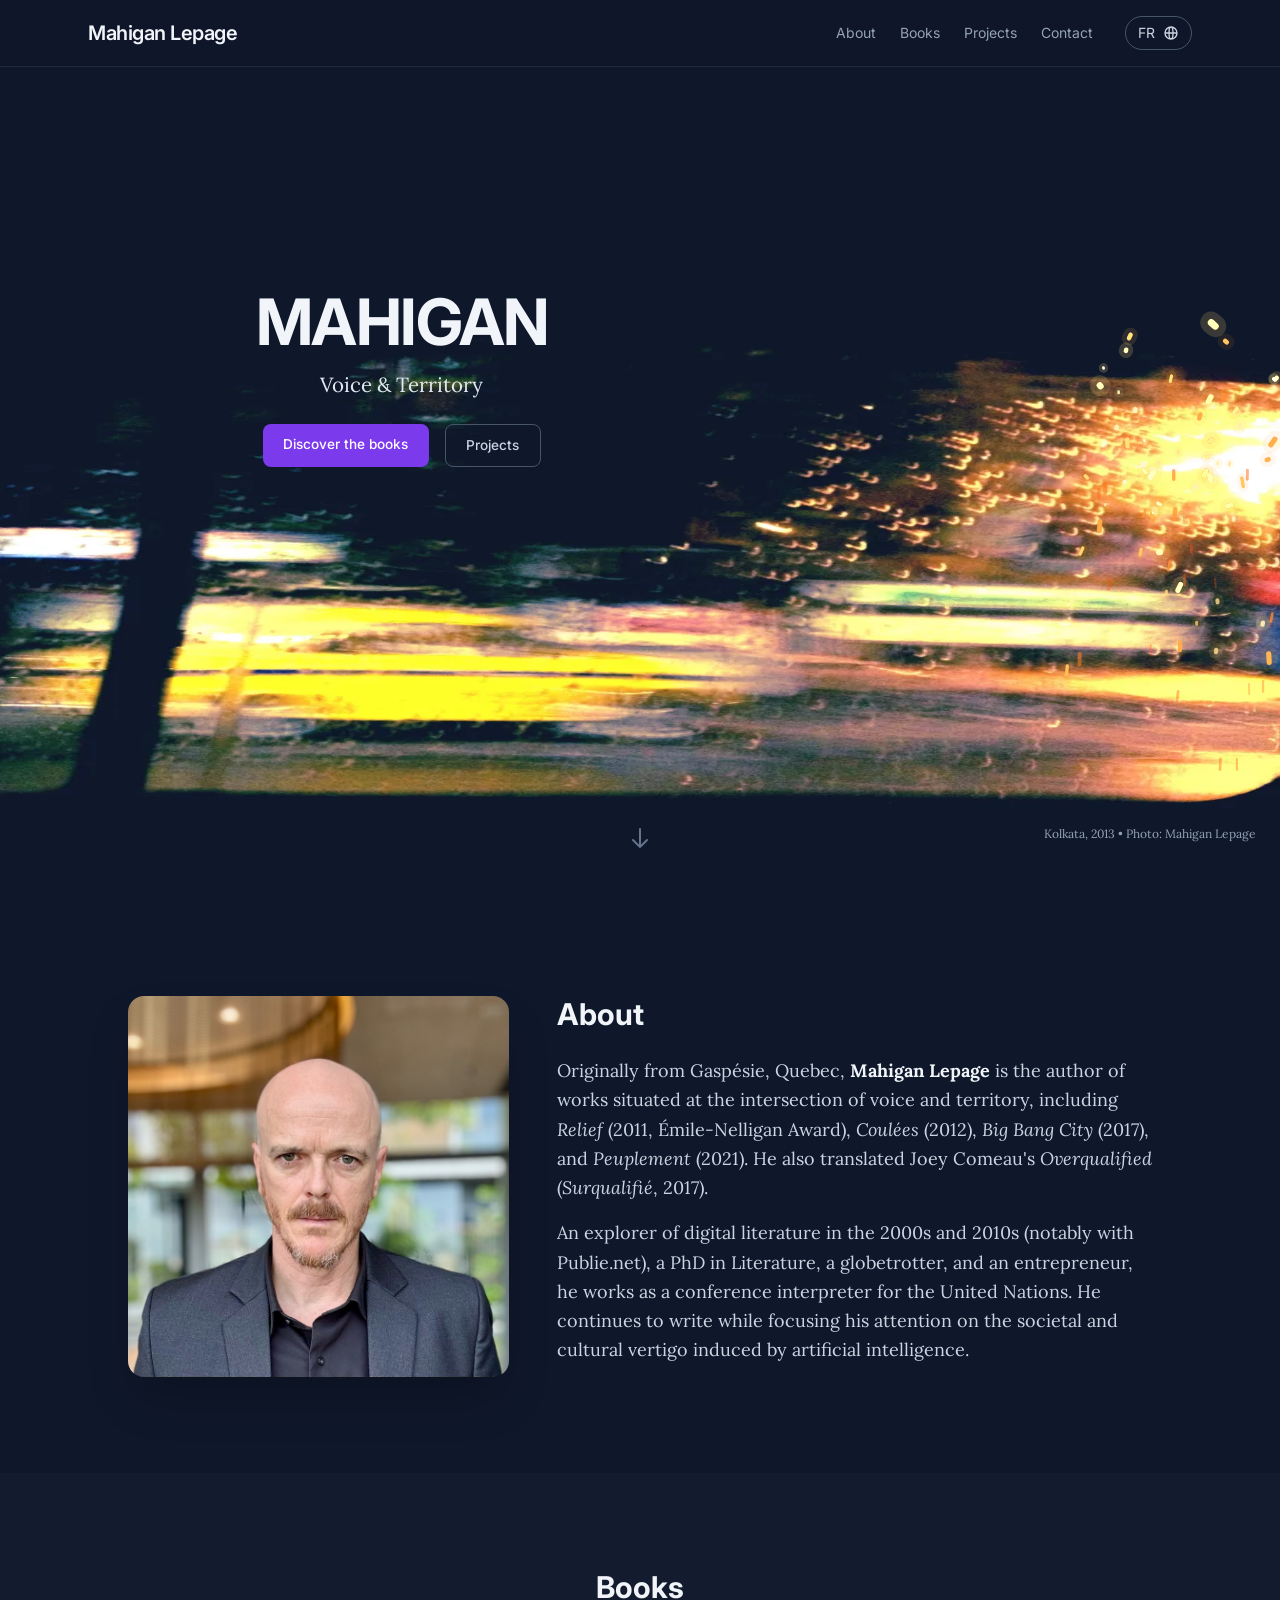
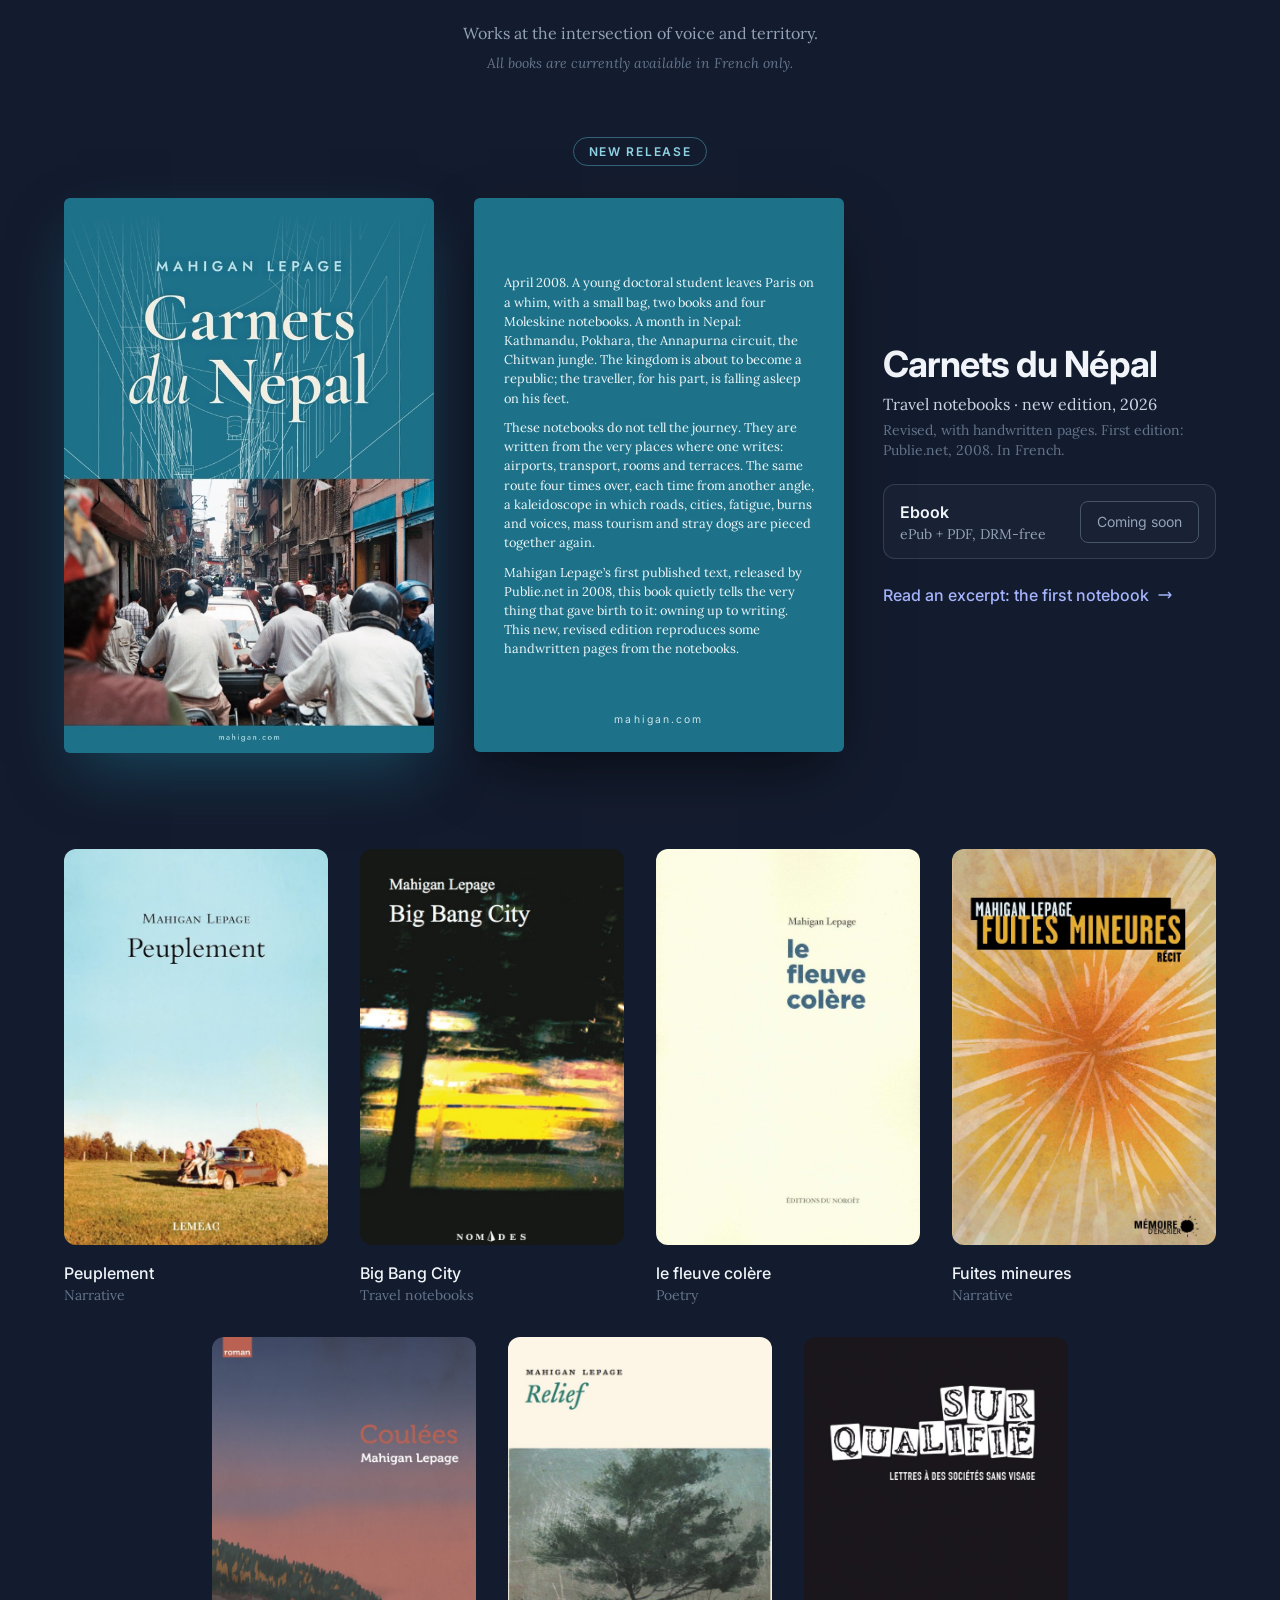
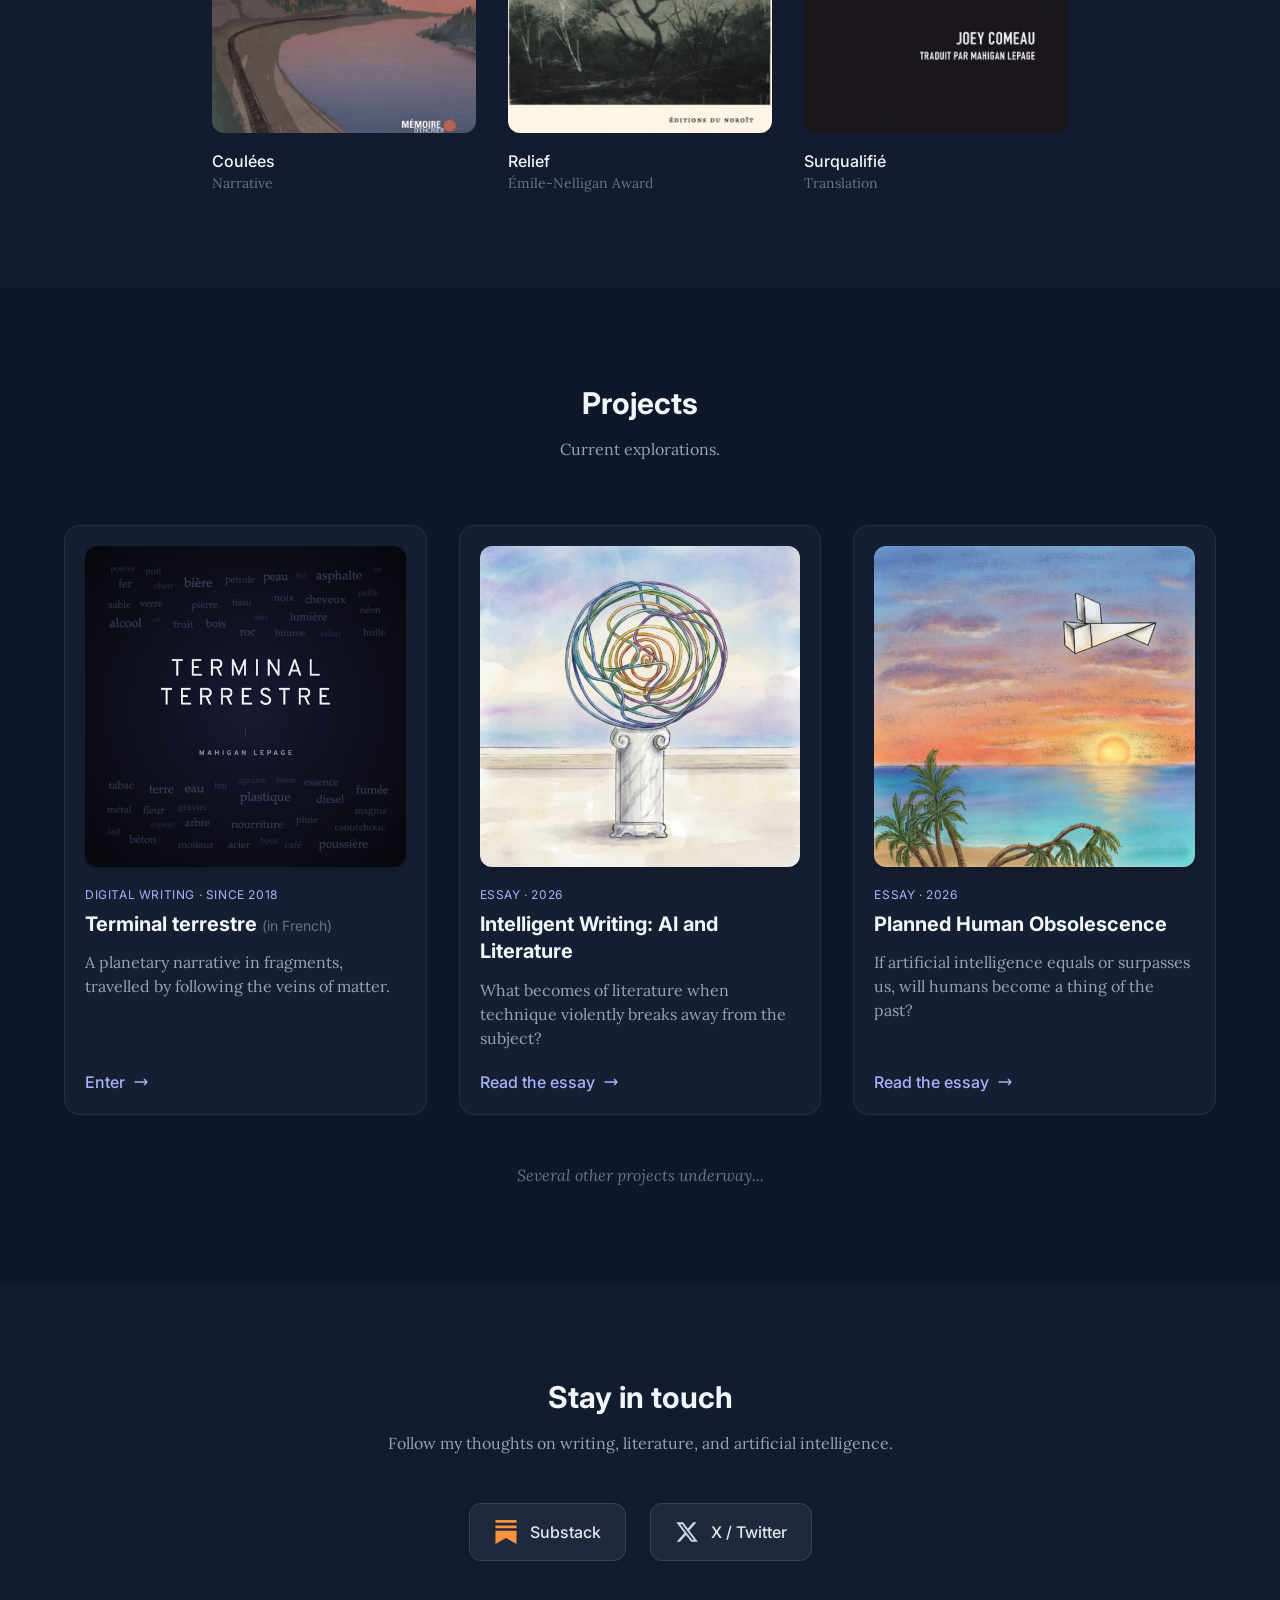
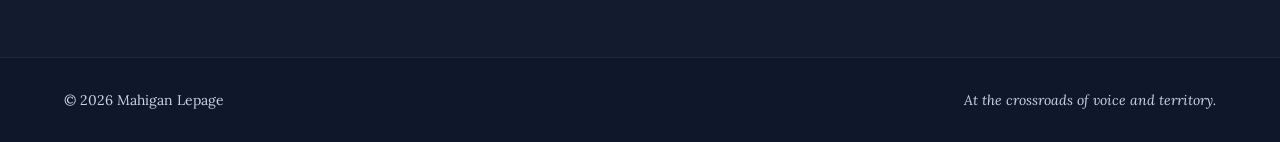
==== commit e33b793d: "Livres : Carnets du Népal à la une (nouveauté, livre numérique) Recto en grand, quatrième de couvert" ====
--- a/index.html
+++ b/index.html
@@ -94,6 +94,96 @@
         }
         @media (min-width: 1024px) {
             .livres > * { width: calc((100% - 6rem) / 4); }
+        }
+
+        /* Nouveauté à la une (Carnets du Népal) : recto + quatrième de couverture + achat.
+           Téléphone : recto, achat, quatrième ; tablette : recto | quatrième, achat dessous ;
+           écran large : les trois côte à côte. Turquoise de la couverture : #1d7189. */
+        .nouveaute { margin-bottom: 6rem; }
+        .nouveaute-etiquette {
+            display: table;
+            margin: 0 auto 2rem;
+            padding: 0.3rem 0.9rem;
+            border: 1px solid rgba(94, 186, 210, 0.45);
+            border-radius: 9999px;
+            color: #8fd3e4;
+            font-size: 0.75rem;
+            font-weight: 600;
+            letter-spacing: 0.14em;
+            text-transform: uppercase;
+        }
+        .nouveaute-grille {
+            display: grid;
+            grid-template-columns: 1fr;
+            gap: 2rem;
+            align-items: start;
+        }
+        .nouveaute-recto {
+            display: block;
+            width: min(100%, 20rem);
+            margin-inline: auto;
+            cursor: pointer;
+        }
+        .nouveaute-recto img { box-shadow: 0 25px 60px -15px rgba(29, 113, 137, 0.55); }
+        /* Quatrième : au moins aussi haute que le recto (étirée par la grille), plus si le texte l'exige. */
+        .nouveaute-verso {
+            container-type: inline-size;
+            position: relative;
+            display: flex;
+            flex-direction: column;
+            justify-content: center;
+            padding: 8% 8% 13%;
+            border-radius: 0.375rem;
+            background: #1d7189;
+            color: #eef7f9;
+            line-height: 1.5;
+            box-shadow: 0 25px 60px -15px rgba(0, 0, 0, 0.6);
+        }
+        /* Le texte suit la largeur de la quatrième (unités cqw : mesurées sur .nouveaute-verso). */
+        .nouveaute-verso > div { font-size: 0.9rem; font-size: max(0.8rem, 3.45cqw); }
+        .nouveaute-verso p + p { margin-top: 0.8em; }
+        .nouveaute-verso-pied {
+            position: absolute;
+            left: 0; right: 0; bottom: 4.5%;
+            text-align: center;
+            font-family: Inter, system-ui, sans-serif;
+            font-size: 0.7rem;
+            font-size: max(0.65rem, 3cqw);
+            letter-spacing: 0.2em;
+            opacity: 0.85;
+        }
+        .nouveaute-infos { text-align: center; }
+        .offres { display: flex; flex-direction: column; gap: 0.75rem; max-width: 26rem; margin-inline: auto; }
+        @media (max-width: 639px) {
+            .nouveaute-verso { order: 3; }   /* téléphone : l'achat d'abord, la quatrième ensuite */
+        }
+        @media (min-width: 640px) {
+            .nouveaute-grille { grid-template-columns: 1fr 1fr; max-width: 54rem; margin-inline: auto; align-items: stretch; }
+            .nouveaute-recto { width: 100%; align-self: start; }
+            .nouveaute-infos { grid-column: 1 / -1; }
+        }
+        @media (min-width: 1280px) {
+            .nouveaute-grille { grid-template-columns: 1fr 1fr 0.9fr; max-width: none; gap: 2.5rem; }
+            .nouveaute-infos { grid-column: auto; align-self: center; text-align: left; }
+            .offres { margin-inline: 0; }
+        }
+        /* Extrait : lecture confortable, comme une page du livre ; ◇ entre les fragments (comme dans l'ePub). */
+        .extrait-manuscrit { max-width: 22rem; margin: 0 auto 3.5rem; }
+        .extrait-texte { font-size: 1.125rem; line-height: 1.85; color: #e2e8f0; hyphens: auto; }
+        .extrait-texte p { text-indent: 1.5em; }
+        .extrait-texte p:first-child, .extrait-texte .extrait-losange + p { text-indent: 0; }
+        .extrait-texte p + p { margin-top: 0.4em; }
+        .extrait-texte .extrait-losange { text-indent: 0; text-align: center; color: #5ebad2; font-size: 1.3em; margin: 1.6em 0; }
+        @media (min-width: 768px) { .extrait-texte { text-align: justify; } }
+        .offre {
+            display: flex;
+            align-items: center;
+            gap: 1rem;
+            padding: 0.9rem 1rem;
+            border: 1px solid rgba(71, 85, 105, 0.6);
+            border-radius: 0.75rem;
+            background: rgba(30, 41, 59, 0.6);
+            text-align: left;
         }
 
         .fade-in {
@@ -222,6 +312,18 @@
           "workExample": [
             {
               "@type": "Book",
+              "name": "Carnets du Népal",
+              "author": {
+                "@id": "https://mahigan.com/#mahigan"
+              },
+              "inLanguage": "fr",
+              "datePublished": "2026",
+              "bookEdition": "Nouvelle édition revue et corrigée (première édition : Publie.net, 2008)",
+              "image": "https://mahigan.com/assets/book-covers/carnets-du-nepal-900.jpg",
+              "url": "https://mahigan.com/#books"
+            },
+            {
+              "@type": "Book",
               "name": "Peuplement",
               "author": {
                 "@id": "https://mahigan.com/#mahigan"
@@ -530,6 +632,57 @@
                 </p>
             </div>
 
+            <!-- Nouveauté à la une : Carnets du Népal (recto, quatrième de couverture, achat).
+                 Formats, prix et liens de paiement : booksData.carnetsnepal.offres (script.js). -->
+            <div class="nouveaute">
+                <p class="nouveaute-etiquette font-sans">
+                    <span class="lang-fr">Nouveauté</span>
+                    <span class="lang-en">New release</span>
+                </p>
+                <div class="nouveaute-grille">
+                    <button type="button" class="nouveaute-recto book-card" onclick="openBookModal('carnetsnepal')">
+                        <img src="assets/book-covers/carnets-du-nepal-900.jpg"
+                             srcset="assets/book-covers/carnets-du-nepal-600.jpg 600w, assets/book-covers/carnets-du-nepal-900.jpg 900w"
+                             sizes="(min-width: 1280px) 370px, (min-width: 640px) min(45vw, 420px), 80vw"
+                             width="900" height="1350" loading="lazy"
+                             alt="Carnets du Népal, Mahigan Lepage : couverture"
+                             class="w-full rounded-md shadow-2xl">
+                    </button>
+
+                    <div class="nouveaute-verso" role="group" aria-label="Quatrième de couverture">
+                        <div class="lang-fr">
+                            <p>Avril 2008. Un jeune doctorant quitte Paris sur un coup de tête, avec un petit sac, deux bouquins et quatre carnets Moleskine. Un mois au Népal : Katmandou, Pokhara, le tour de l’Annapurna, la jungle de Chitwan. Le royaume est en passe de devenir une république; le voyageur, lui, tombe de sommeil.</p>
+                            <p>Ces carnets ne racontent pas le voyage. Ils s’écrivent depuis les lieux mêmes où l’on écrit : aéroports, transports, chambres et terrasses. Quatre fois le même trajet, chaque fois sous un autre angle, kaléidoscope où se recomposent les routes, les villes, les fatigues, les brûlures et les voix, le tourisme de masse et les chiens errants.</p>
+                            <p>Premier texte publié de Mahigan Lepage, paru chez Publie.net en 2008, ce livre raconte en filigrane cela même qui lui donne naissance : assumer d’écrire. Cette nouvelle édition, revue et corrigée, reproduit certaines pages manuscrites des carnets.</p>
+                        </div>
+                        <div class="lang-en">
+                            <p>April 2008. A young doctoral student leaves Paris on a whim, with a small bag, two books and four Moleskine notebooks. A month in Nepal: Kathmandu, Pokhara, the Annapurna circuit, the Chitwan jungle. The kingdom is about to become a republic; the traveller, for his part, is falling asleep on his feet.</p>
+                            <p>These notebooks do not tell the journey. They are written from the very places where one writes: airports, transport, rooms and terraces. The same route four times over, each time from another angle, a kaleidoscope in which roads, cities, fatigue, burns and voices, mass tourism and stray dogs are pieced together again.</p>
+                            <p>Mahigan Lepage’s first published text, released by Publie.net in 2008, this book quietly tells the very thing that gave birth to it: owning up to writing. This new, revised edition reproduces some handwritten pages from the notebooks.</p>
+                        </div>
+                        <p class="nouveaute-verso-pied">mahigan.com</p>
+                    </div>
+
+                    <div class="nouveaute-infos">
+                        <h3 class="font-sans font-bold text-3xl lg:text-4xl text-slate-100 tracking-tight mb-2">Carnets du Népal</h3>
+                        <p class="text-slate-300 mb-1">
+                            <span class="lang-fr">Carnets de voyage · nouvelle édition, 2026</span>
+                            <span class="lang-en">Travel notebooks · new edition, 2026</span>
+                        </p>
+                        <p class="text-sm text-slate-500 mb-6">
+                            <span class="lang-fr">Revue et corrigée, avec des pages manuscrites. Première édition : Publie.net, 2008.</span>
+                            <span class="lang-en">Revised, with handwritten pages. First edition: Publie.net, 2008. In French.</span>
+                        </p>
+                        <div id="offresCarnetsNepal" class="offres"></div>
+                        <button type="button" onclick="openExtrait()" class="mt-6 inline-flex items-center gap-2 text-indigo-300 hover:text-indigo-200 font-sans font-medium transition-colors group/link">
+                            <span class="lang-fr">Lire un extrait : le premier carnet</span>
+                            <span class="lang-en">Read an excerpt: the first notebook</span>
+                            <svg class="w-4 h-4 group-hover/link:translate-x-1 transition-transform" fill="none" stroke="currentColor" viewBox="0 0 24 24"><path stroke-linecap="round" stroke-linejoin="round" stroke-width="2" d="M17 8l4 4m0 0l-4 4m4-4H3"/></svg>
+                        </button>
+                    </div>
+                </div>
+            </div>
+
             <!-- Livres : rangées centrées (4 + 3 sur écran large), pas de case vide décalée -->
             <div class="livres">
 
@@ -787,6 +940,62 @@
         </div>
     </div>
 
+    <!-- Extrait de Carnets du Népal : le premier carnet en entier (texte tiré du texte maître,
+         01 Texte/Carnets_du_Nepal_texte_corrige.md du dossier du livre), avec sa page manuscrite. -->
+    <div id="extraitModal" class="fixed inset-0 z-50 hidden overflow-y-auto bg-slate-900/95 backdrop-blur-sm" role="dialog" aria-modal="true" aria-labelledby="extraitTitre">
+        <button type="button" onclick="closeExtrait()" class="fixed top-4 right-4 z-10 p-2 rounded-full bg-slate-800/80 text-slate-400 hover:text-slate-100 transition-colors" aria-label="Fermer">
+            <svg class="w-6 h-6" fill="none" stroke="currentColor" viewBox="0 0 24 24">
+                <path stroke-linecap="round" stroke-linejoin="round" stroke-width="2" d="M6 18L18 6M6 6l12 12"/>
+            </svg>
+        </button>
+        <article class="extrait max-w-2xl mx-auto px-6 py-16 md:py-20">
+            <header class="text-center mb-12">
+                <p class="nouveaute-etiquette font-sans">
+                    <span class="lang-fr">Extrait</span>
+                    <span class="lang-en">Excerpt</span>
+                </p>
+                <p class="font-sans text-sm uppercase tracking-widest text-slate-400 mb-2">Carnets du Népal</p>
+                <h2 id="extraitTitre" class="font-sans font-bold text-3xl text-slate-100">Carnet n<sup>o</sup> 1. Aéroports</h2>
+                <p class="lang-en text-sm text-slate-500 italic mt-3">The book is in French.</p>
+            </header>
+            <figure class="extrait-manuscrit">
+                <img src="assets/book-covers/carnets-du-nepal-carnet-aeroports.jpg" loading="lazy" width="800" height="1263"
+                     alt="Page manuscrite du premier carnet, « Aéroports », avril 2008" class="w-full rounded-md shadow-2xl">
+                <figcaption class="font-sans text-xs text-slate-500 mt-3 text-center">
+                    <span class="lang-fr">Le carnet manuscrit, avril 2008</span>
+                    <span class="lang-en">The handwritten notebook, April 2008</span>
+                </figcaption>
+            </figure>
+            <div class="extrait-texte" lang="fr">
+                        <p>À la télévision accrochée au mur, les affaires du monde continuent. Il y a des événements, des déclarations – des vitesses.</p>
+                        <p>Lieu où le temps s’est arrêté. Pas de rupture qui viendrait interrompre les discontinuités. Pas de moment où l’on éteindrait les lumières, où l’on fermerait les portes. Où tous les employés passeraient le relais à d’autres en même temps. Une <em>relève</em>, voilà ce qui manque ici. Les corps s’enfoncent dans le temps immobile. On n’en voit que les courbes d’émergence. Sur la rangée de chaises où je suis assis, mes voisins changent de visage à mon insu. On se lève, on part, avant ou après moi. On circule dans les allées, on disparaît derrière les portes ouvertes.</p>
+                        <p>Les horloges disent l’heure plusieurs heures à la fois. C’est bien le signe que quelque chose ne va pas. Tout à l’heure, j’ai demandé l’heure à un compatriote rencontré par hasard. J’ai oublié sa réponse. Il avait une montre. Les gens n’ont plus de montre. Ils ont des téléphones portables. Dans l’avion, on nous demande de les éteindre. Quand on les rallume après l’atterrissage, ils ne donnent plus l’heure juste (qu’est-ce qu’une heure juste?). Une voix de haut-parleur nous informe de l’heure locale, puis, tout de suite après, de la température locale : d’abord le temps qu’il est, ensuite le temps qu’il fait. Les horloges multiples de l’aéroport relativisent la première information (il n’y a pas de thermomètres comparant les températures de New Delhi, de Paris, de Londres, de New York). Je pars à la montagne : j’ai laissé mon téléphone portable à Paris.</p>
+                        <p>Les voix de l’aéroport ne connaissent pas plus de rupture. Quand je ferme les yeux, la rumeur paraît lointaine. Une nappe de voix percée de timbres sonores. Sans transition, la narcose des somnifères fait onduler la nappe, comme un souffle venu du dessous, créant dans la tête des sortes de poches de vide. De grands pans de voix s’effondrent. Pas telle ou telle voix, ni tel ou tel type de voix. Un espace mental. Puis la nappe soufflée s’éloigne encore davantage. À la fin, on la dirait plaquée à la face intérieure du crâne, juste à la frontière du dehors.</p>
+                        <p>Les yeux observent les tableaux lumineux avec attention. Les cerveaux attendent le signal des yeux. Les corps attendent l’ordre des cerveaux. Pour s’arracher au temps englué de l’aéroport, il faut beaucoup de vigilance et de synchronisme. On vous dit de franchir les portes à telle heure, telle minute. En sautant au bon moment, vous vous synchroniserez dans les airs avec d’autres corps fulgurants. Dans l’avion, avant de décoller, la voix de haut-parleur vous assurera que le temps a repris normalement. Il vole entre deux heures locales, New Delhi et Katmandou. Il s’écoule encore un peu lentement mais quand même.</p>
+                        <p class="extrait-losange" aria-hidden="true">◇</p>
+                        <p>Et ici au Népal le temps comme les nuages se prend dans les montagnes.</p>
+                        <p>On m’a dit : enregistrement à six heures, départ à sept. À six heures, je cognais au portail de l’aéroport de Jomsom, pour me faire dire par un garde que le personnel n’était pas encore arrivé. Après une longue attente, le portail s’est ouvert. Je m’y suis engouffré avec d’autres corps passagers. Le temps étiré s’est relâché comme un élastique.</p>
+                        <p>Après l’enregistrement désordonné, une autre attente dans la salle d’embarquement. Je n’ai pas de montre, mais je crois qu’il est passé sept heures. L’avion qui fait la navette Jomsom-Pokhara n’est toujours pas arrivé. Accroché sans doute à la masse des montagnes.</p>
+                        <p>Qu’est-ce qui fait que dans ce temps suspendu, l’écho des voix se fait si insistant? Pour combler l’attente, la distance – le vide?</p>
+                        <p>Souvenir des voix de l’aéroport de New Delhi il y a deux semaines, comme d’une nappe lointaine. Cette fois les voix sont celles, proches, presque familières, d’une dizaine d’Américains – la moitié du total des passagers – postés à quelques mètres de moi. Ils se tiennent en formation groupée. Jamais ils ne laissent tomber la parole ou retomber les rires : quand l’un a fini de parler ou de glousser, un autre a déjà pris le relais. Les voix dessinent dans l’espace un bloc sonore aux parois lisses et solides. Nul étranger ne saurait y pénétrer – qui en aurait envie de toute façon? Les dos tournés forment une sorte de carapace. Une tortue romaine, bruyante comme un char américain.</p>
+                        <p>Enfin l’avion est arrivé. Je m’échappe vers le bruit mécanique. J’écris ces dernières phrases en marchant sur la piste de l’aéroport, suivi de près par le bloc offensif dont l’avion commence à neutraliser la nuisance sonore.</p>
+                        <p class="extrait-losange" aria-hidden="true">◇</p>
+                        <p>Comme à l’aéroport attendre, c’est entendre. Comme ce sont les voix qui délimitent et remplissent les grands espaces vides. Comme ce sont les sons qui meublent l’attente.</p>
+                        <p>Les perceptions sonores s’altèrent dans cet état de fatigue entêtée qu’éprouvent les voyageurs. L’effet modulatoire du sommeil au-dedans n’est pas moins sensible que l’effet modulatoire du vent au-dehors. Les voix, les sons se déplacent dans la tête, se transforment sous la poussée de l’endormissement.</p>
+                        <p>Je suis assis sur une banquette. J’entends un tintement aigu, des chocs métalliques (on rénove l’aéroport de New Delhi, comme déjà un mois auparavant) avec, en arrière-fond, la rumeur des voix. Je suis fatigué, mais encore éveillé. Le tintement est persistant. La rumeur, monotone. Les chocs, même aléatoires, trouvent dans ma tête un rythme régulier. Mais je commence à somnoler. Entre les chocs il n’y a plus d’enchaînement : chaque bruit se sépare, devient indépendant. Le tintement se fait discontinu. Le volume des voix se met à osciller, selon que je m’endors ou me réveille à moitié. Maintenant je dors pour de bon. Il n’y a plus de tintement, plus de choc. Les voix ne sont plus des voix, mais des hallucinations : les images sonores du rêve. Soudain un choc retentit. L’éveil brutal ramène en masse les nappes vocales, flot de grosses vagues. Une voix de haut-parleur incompréhensible surfe sur la houle. Le tintement a repris. Je suis de nouveau éveillé. J’écris.</p>
+                        <p>Ces carnets du Népal commencent et finissent en Inde, à New Delhi. Il y a un mois, c’était la nuit, puis le matin, et le Népal était un royaume. Aujourd’hui, c’est l’après-midi, puis le soir, et le Népal est en passe de devenir une république. Mais dans la zone de transit, il n’y a pas de fenêtre – ni jour ni pays. Seule éclaire sans éclairer vraiment la lumière de nuit des néons. Ces deux passages à Delhi se confondent. Comme si j’avais rêvé le Népal qui s’efface dans l’intervalle.</p>
+                        <p>Les bruits de l’aéroport m’ont tenu éveillé le plus clair du temps. Est-ce l’effet des somnifères? – à un moment donné j’ai dû m’assoupir. Les minutes alors m’ont paru des semaines. Je me suis levé, somnambule. J’ai voyagé par air, par terre, par rivière. J’ai marché de villes en villages, de montagnes en forêts. J’étais au pays de l’éveil et je tombais de sommeil. Voyageur entre les mondes.</p>
+            </div>
+            <footer class="mt-16 pt-10 border-t border-slate-700/70 text-center">
+                <p class="text-slate-400 italic mb-8">
+                    <span class="lang-fr">Fin de l’extrait. Le livre compte trois autres carnets : Transports, Chambres, Terrasses, et une postface.</span>
+                    <span class="lang-en">End of excerpt. The book has three more notebooks (Transport, Rooms, Terraces) and an afterword.</span>
+                </p>
+                <div id="offresExtrait" class="offres"></div>
+            </footer>
+        </article>
+    </div>
+
     <script src="script.js"></script>
     <!-- Étincelles : elles tombent de la meuleuse (photo d'accueil) le long de la page -->
     <script src="assets/etincelles.js" defer></script>
--- a/assets/site.css
+++ b/assets/site.css
@@ -1 +1 @@
-*,:after,:before{--tw-border-spacing-x:0;--tw-border-spacing-y:0;--tw-translate-x:0;--tw-translate-y:0;--tw-rotate:0;--tw-skew-x:0;--tw-skew-y:0;--tw-scale-x:1;--tw-scale-y:1;--tw-pan-x: ;--tw-pan-y: ;--tw-pinch-zoom: ;--tw-scroll-snap-strictness:proximity;--tw-gradient-from-position: ;--tw-gradient-via-position: ;--tw-gradient-to-position: ;--tw-ordinal: ;--tw-slashed-zero: ;--tw-numeric-figure: ;--tw-numeric-spacing: ;--tw-numeric-fraction: ;--tw-ring-inset: ;--tw-ring-offset-width:0px;--tw-ring-offset-color:#fff;--tw-ring-color:rgba(59,130,246,.5);--tw-ring-offset-shadow:0 0 #0000;--tw-ring-shadow:0 0 #0000;--tw-shadow:0 0 #0000;--tw-shadow-colored:0 0 #0000;--tw-blur: ;--tw-brightness: ;--tw-contrast: ;--tw-grayscale: ;--tw-hue-rotate: ;--tw-invert: ;--tw-saturate: ;--tw-sepia: ;--tw-drop-shadow: ;--tw-backdrop-blur: ;--tw-backdrop-brightness: ;--tw-backdrop-contrast: ;--tw-backdrop-grayscale: ;--tw-backdrop-hue-rotate: ;--tw-backdrop-invert: ;--tw-backdrop-opacity: ;--tw-backdrop-saturate: ;--tw-backdrop-sepia: ;--tw-contain-size: ;--tw-contain-layout: ;--tw-contain-paint: ;--tw-contain-style: }::backdrop{--tw-border-spacing-x:0;--tw-border-spacing-y:0;--tw-translate-x:0;--tw-translate-y:0;--tw-rotate:0;--tw-skew-x:0;--tw-skew-y:0;--tw-scale-x:1;--tw-scale-y:1;--tw-pan-x: ;--tw-pan-y: ;--tw-pinch-zoom: ;--tw-scroll-snap-strictness:proximity;--tw-gradient-from-position: ;--tw-gradient-via-position: ;--tw-gradient-to-position: ;--tw-ordinal: ;--tw-slashed-zero: ;--tw-numeric-figure: ;--tw-numeric-spacing: ;--tw-numeric-fraction: ;--tw-ring-inset: ;--tw-ring-offset-width:0px;--tw-ring-offset-color:#fff;--tw-ring-color:rgba(59,130,246,.5);--tw-ring-offset-shadow:0 0 #0000;--tw-ring-shadow:0 0 #0000;--tw-shadow:0 0 #0000;--tw-shadow-colored:0 0 #0000;--tw-blur: ;--tw-brightness: ;--tw-contrast: ;--tw-grayscale: ;--tw-hue-rotate: ;--tw-invert: ;--tw-saturate: ;--tw-sepia: ;--tw-drop-shadow: ;--tw-backdrop-blur: ;--tw-backdrop-brightness: ;--tw-backdrop-contrast: ;--tw-backdrop-grayscale: ;--tw-backdrop-hue-rotate: ;--tw-backdrop-invert: ;--tw-backdrop-opacity: ;--tw-backdrop-saturate: ;--tw-backdrop-sepia: ;--tw-contain-size: ;--tw-contain-layout: ;--tw-contain-paint: ;--tw-contain-style: }/*! tailwindcss v3.4.19 | MIT License | https://tailwindcss.com*/*,:after,:before{box-sizing:border-box;border:0 solid #e5e7eb}:after,:before{--tw-content:""}:host,html{line-height:1.5;-webkit-text-size-adjust:100%;-moz-tab-size:4;-o-tab-size:4;tab-size:4;font-family:Inter,system-ui,sans-serif;font-feature-settings:normal;font-variation-settings:normal;-webkit-tap-highlight-color:transparent}body{margin:0;line-height:inherit}hr{height:0;color:inherit;border-top-width:1px}abbr:where([title]){-webkit-text-decoration:underline dotted;text-decoration:underline dotted}h1,h2,h3,h4,h5,h6{font-size:inherit;font-weight:inherit}a{color:inherit;text-decoration:inherit}b,strong{font-weight:bolder}code,kbd,pre,samp{font-family:ui-monospace,SFMono-Regular,Menlo,Monaco,Consolas,Liberation Mono,Courier New,monospace;font-feature-settings:normal;font-variation-settings:normal;font-size:1em}small{font-size:80%}sub,sup{font-size:75%;line-height:0;position:relative;vertical-align:baseline}sub{bottom:-.25em}sup{top:-.5em}table{text-indent:0;border-color:inherit;border-collapse:collapse}button,input,optgroup,select,textarea{font-family:inherit;font-feature-settings:inherit;font-variation-settings:inherit;font-size:100%;font-weight:inherit;line-height:inherit;letter-spacing:inherit;color:inherit;margin:0;padding:0}button,select{text-transform:none}button,input:where([type=button]),input:where([type=reset]),input:where([type=submit]){-webkit-appearance:button;background-color:transparent;background-image:none}:-moz-focusring{outline:auto}:-moz-ui-invalid{box-shadow:none}progress{vertical-align:baseline}::-webkit-inner-spin-button,::-webkit-outer-spin-button{height:auto}[type=search]{-webkit-appearance:textfield;outline-offset:-2px}::-webkit-search-decoration{-webkit-appearance:none}::-webkit-file-upload-button{-webkit-appearance:button;font:inherit}summary{display:list-item}blockquote,dd,dl,figure,h1,h2,h3,h4,h5,h6,hr,p,pre{margin:0}fieldset{margin:0}fieldset,legend{padding:0}menu,ol,ul{list-style:none;margin:0;padding:0}dialog{padding:0}textarea{resize:vertical}input::-moz-placeholder,textarea::-moz-placeholder{opacity:1;color:#9ca3af}input::placeholder,textarea::placeholder{opacity:1;color:#9ca3af}[role=button],button{cursor:pointer}:disabled{cursor:default}audio,canvas,embed,iframe,img,object,svg,video{display:block;vertical-align:middle}img,video{max-width:100%;height:auto}[hidden]:where(:not([hidden=until-found])){display:none}.fixed{position:fixed}.absolute{position:absolute}.relative{position:relative}.-inset-2{inset:-.5rem}.inset-0{inset:0}.bottom-0{bottom:0}.left-0{left:0}.right-0{right:0}.right-4{right:1rem}.right-6{right:1.5rem}.top-0{top:0}.top-4{top:1rem}.z-50{z-index:50}.mx-auto{margin-left:auto;margin-right:auto}.mb-1{margin-bottom:.25rem}.mb-12{margin-bottom:3rem}.mb-16{margin-bottom:4rem}.mb-2{margin-bottom:.5rem}.mb-3{margin-bottom:.75rem}.mb-4{margin-bottom:1rem}.mb-5{margin-bottom:1.25rem}.mb-6{margin-bottom:1.5rem}.mb-8{margin-bottom:2rem}.mt-12{margin-top:3rem}.mt-2{margin-top:.5rem}.mt-4{margin-top:1rem}.mt-5{margin-top:1.25rem}.mt-8{margin-top:2rem}.block{display:block}.inline-block{display:inline-block}.inline{display:inline}.flex{display:flex}.inline-flex{display:inline-flex}.grid{display:grid}.hidden{display:none}.aspect-\[2\/3\]{aspect-ratio:2/3}.aspect-square{aspect-ratio:1/1}.h-4{height:1rem}.h-6{height:1.5rem}.max-h-\[90vh\]{max-height:90vh}.w-4{width:1rem}.w-6{width:1.5rem}.w-full{width:100%}.max-w-2xl{max-width:42rem}.max-w-3xl{max-width:48rem}.max-w-4xl{max-width:56rem}.max-w-5xl{max-width:64rem}.max-w-6xl{max-width:72rem}.max-w-xl{max-width:36rem}.flex-1{flex:1 1 0%}.flex-shrink-0{flex-shrink:0}.translate-y-full{--tw-translate-y:100%}.transform,.translate-y-full{transform:translate(var(--tw-translate-x),var(--tw-translate-y)) rotate(var(--tw-rotate)) skewX(var(--tw-skew-x)) skewY(var(--tw-skew-y)) scaleX(var(--tw-scale-x)) scaleY(var(--tw-scale-y))}@keyframes bounce{0%,to{transform:translateY(-25%);animation-timing-function:cubic-bezier(.8,0,1,1)}50%{transform:none;animation-timing-function:cubic-bezier(0,0,.2,1)}}.animate-bounce{animation:bounce 1s infinite}.cursor-pointer{cursor:pointer}.grid-cols-2{grid-template-columns:repeat(2,minmax(0,1fr))}.flex-col{flex-direction:column}.flex-wrap{flex-wrap:wrap}.items-start{align-items:flex-start}.items-center{align-items:center}.justify-center{justify-content:center}.justify-between{justify-content:space-between}.gap-12{gap:3rem}.gap-2{gap:.5rem}.gap-3{gap:.75rem}.gap-4{gap:1rem}.gap-6{gap:1.5rem}.gap-8{gap:2rem}.space-y-4>:not([hidden])~:not([hidden]){--tw-space-y-reverse:0;margin-top:calc(1rem*(1 - var(--tw-space-y-reverse)));margin-bottom:calc(1rem*var(--tw-space-y-reverse))}.space-y-6>:not([hidden])~:not([hidden]){--tw-space-y-reverse:0;margin-top:calc(1.5rem*(1 - var(--tw-space-y-reverse)));margin-bottom:calc(1.5rem*var(--tw-space-y-reverse))}.overflow-hidden{overflow:hidden}.overflow-y-auto{overflow-y:auto}.scroll-smooth{scroll-behavior:smooth}.whitespace-pre-line{white-space:pre-line}.rounded-2xl{border-radius:1rem}.rounded-full{border-radius:9999px}.rounded-lg{border-radius:.5rem}.rounded-xl{border-radius:.75rem}.border{border-width:1px}.border-b{border-bottom-width:1px}.border-l-2{border-left-width:2px}.border-t{border-top-width:1px}.border-indigo-500\/50{border-color:rgba(99,102,241,.5)}.border-slate-600{--tw-border-opacity:1;border-color:rgb(71 85 105/var(--tw-border-opacity,1))}.border-slate-700{--tw-border-opacity:1;border-color:rgb(51 65 85/var(--tw-border-opacity,1))}.border-slate-700\/50{border-color:rgba(51,65,85,.5)}.border-slate-800{--tw-border-opacity:1;border-color:rgb(30 41 59/var(--tw-border-opacity,1))}.bg-amber-500\/20{background-color:rgba(245,158,11,.2)}.bg-slate-800{--tw-bg-opacity:1;background-color:rgb(30 41 59/var(--tw-bg-opacity,1))}.bg-slate-800\/30{background-color:rgba(30,41,59,.3)}.bg-slate-800\/50{background-color:rgba(30,41,59,.5)}.bg-slate-900{--tw-bg-opacity:1;background-color:rgb(15 23 42/var(--tw-bg-opacity,1))}.bg-slate-900\/90{background-color:rgba(15,23,42,.9)}.bg-violet-600{--tw-bg-opacity:1;background-color:rgb(124 58 237/var(--tw-bg-opacity,1))}.bg-gradient-to-r{background-image:linear-gradient(to right,var(--tw-gradient-stops))}.bg-gradient-to-t{background-image:linear-gradient(to top,var(--tw-gradient-stops))}.from-indigo-500\/20{--tw-gradient-from:rgba(99,102,241,.2) var(--tw-gradient-from-position);--tw-gradient-to:rgba(99,102,241,0) var(--tw-gradient-to-position);--tw-gradient-stops:var(--tw-gradient-from),var(--tw-gradient-to)}.from-slate-900{--tw-gradient-from:#0f172a var(--tw-gradient-from-position);--tw-gradient-to:rgba(15,23,42,0) var(--tw-gradient-to-position);--tw-gradient-stops:var(--tw-gradient-from),var(--tw-gradient-to)}.via-transparent{--tw-gradient-to:transparent var(--tw-gradient-to-position);--tw-gradient-stops:var(--tw-gradient-from),transparent var(--tw-gradient-via-position),var(--tw-gradient-to)}.to-transparent{--tw-gradient-to:transparent var(--tw-gradient-to-position)}.to-violet-500\/20{--tw-gradient-to:rgba(139,92,246,.2) var(--tw-gradient-to-position)}.object-cover{-o-object-fit:cover;object-fit:cover}.p-2{padding:.5rem}.p-4{padding:1rem}.p-5{padding:1.25rem}.p-8{padding:2rem}.px-3{padding-left:.75rem;padding-right:.75rem}.px-6{padding-left:1.5rem;padding-right:1.5rem}.px-7{padding-left:1.75rem;padding-right:1.75rem}.py-1{padding-top:.25rem;padding-bottom:.25rem}.py-1\.5{padding-top:.375rem;padding-bottom:.375rem}.py-24{padding-top:6rem;padding-bottom:6rem}.py-3{padding-top:.75rem;padding-bottom:.75rem}.py-4{padding-top:1rem;padding-bottom:1rem}.py-8{padding-top:2rem;padding-bottom:2rem}.pb-4{padding-bottom:1rem}.pl-4{padding-left:1rem}.pt-4{padding-top:1rem}.text-center{text-align:center}.font-sans{font-family:Inter,system-ui,sans-serif}.font-serif{font-family:Lora,Georgia,serif}.text-2xl{font-size:1.5rem;line-height:2rem}.text-3xl{font-size:1.875rem;line-height:2.25rem}.text-5xl{font-size:3rem;line-height:1}.text-lg{font-size:1.125rem;line-height:1.75rem}.text-sm{font-size:.875rem;line-height:1.25rem}.text-xl{font-size:1.25rem;line-height:1.75rem}.text-xs{font-size:.75rem;line-height:1rem}.font-bold{font-weight:700}.font-light{font-weight:300}.font-medium{font-weight:500}.font-normal{font-weight:400}.font-semibold{font-weight:600}.uppercase{text-transform:uppercase}.italic{font-style:italic}.leading-relaxed{line-height:1.625}.leading-snug{line-height:1.375}.tracking-tight{letter-spacing:-.025em}.tracking-wider{letter-spacing:.05em}.text-amber-300{--tw-text-opacity:1;color:rgb(252 211 77/var(--tw-text-opacity,1))}.text-indigo-300{--tw-text-opacity:1;color:rgb(165 180 252/var(--tw-text-opacity,1))}.text-orange-400{--tw-text-opacity:1;color:rgb(251 146 60/var(--tw-text-opacity,1))}.text-slate-100{--tw-text-opacity:1;color:rgb(241 245 249/var(--tw-text-opacity,1))}.text-slate-200{--tw-text-opacity:1;color:rgb(226 232 240/var(--tw-text-opacity,1))}.text-slate-300{--tw-text-opacity:1;color:rgb(203 213 225/var(--tw-text-opacity,1))}.text-slate-400{--tw-text-opacity:1;color:rgb(148 163 184/var(--tw-text-opacity,1))}.text-slate-500{--tw-text-opacity:1;color:rgb(100 116 139/var(--tw-text-opacity,1))}.text-white{--tw-text-opacity:1;color:rgb(255 255 255/var(--tw-text-opacity,1))}.antialiased{-webkit-font-smoothing:antialiased;-moz-osx-font-smoothing:grayscale}.opacity-0{opacity:0}.shadow-2xl{--tw-shadow:0 25px 50px -12px rgba(0,0,0,.25);--tw-shadow-colored:0 25px 50px -12px var(--tw-shadow-color)}.shadow-2xl,.shadow-lg{box-shadow:var(--tw-ring-offset-shadow,0 0 #0000),var(--tw-ring-shadow,0 0 #0000),var(--tw-shadow)}.shadow-lg{--tw-shadow:0 10px 15px -3px rgba(0,0,0,.1),0 4px 6px -4px rgba(0,0,0,.1);--tw-shadow-colored:0 10px 15px -3px var(--tw-shadow-color),0 4px 6px -4px var(--tw-shadow-color)}.blur{--tw-blur:blur(8px)}.blur,.blur-xl{filter:var(--tw-blur) var(--tw-brightness) var(--tw-contrast) var(--tw-grayscale) var(--tw-hue-rotate) var(--tw-invert) var(--tw-saturate) var(--tw-sepia) var(--tw-drop-shadow)}.blur-xl{--tw-blur:blur(24px)}.backdrop-blur-sm{--tw-backdrop-blur:blur(4px)}.backdrop-blur-sm,.backdrop-filter{-webkit-backdrop-filter:var(--tw-backdrop-blur) var(--tw-backdrop-brightness) var(--tw-backdrop-contrast) var(--tw-backdrop-grayscale) var(--tw-backdrop-hue-rotate) var(--tw-backdrop-invert) var(--tw-backdrop-opacity) var(--tw-backdrop-saturate) var(--tw-backdrop-sepia);backdrop-filter:var(--tw-backdrop-blur) var(--tw-backdrop-brightness) var(--tw-backdrop-contrast) var(--tw-backdrop-grayscale) var(--tw-backdrop-hue-rotate) var(--tw-backdrop-invert) var(--tw-backdrop-opacity) var(--tw-backdrop-saturate) var(--tw-backdrop-sepia)}.transition{transition-property:color,background-color,border-color,text-decoration-color,fill,stroke,opacity,box-shadow,transform,filter,-webkit-backdrop-filter;transition-property:color,background-color,border-color,text-decoration-color,fill,stroke,opacity,box-shadow,transform,filter,backdrop-filter;transition-property:color,background-color,border-color,text-decoration-color,fill,stroke,opacity,box-shadow,transform,filter,backdrop-filter,-webkit-backdrop-filter;transition-timing-function:cubic-bezier(.4,0,.2,1);transition-duration:.15s}.transition-all{transition-property:all;transition-timing-function:cubic-bezier(.4,0,.2,1);transition-duration:.15s}.transition-colors{transition-property:color,background-color,border-color,text-decoration-color,fill,stroke;transition-timing-function:cubic-bezier(.4,0,.2,1);transition-duration:.15s}.transition-opacity{transition-property:opacity;transition-timing-function:cubic-bezier(.4,0,.2,1);transition-duration:.15s}.transition-transform{transition-property:transform;transition-timing-function:cubic-bezier(.4,0,.2,1);transition-duration:.15s}.ease-in-out{transition-timing-function:cubic-bezier(.4,0,.2,1)}.ease-out{transition-timing-function:cubic-bezier(0,0,.2,1)}.hover\:border-indigo-400:hover{--tw-border-opacity:1;border-color:rgb(129 140 248/var(--tw-border-opacity,1))}.hover\:border-indigo-500\/40:hover{border-color:rgba(99,102,241,.4)}.hover\:border-indigo-500\/50:hover{border-color:rgba(99,102,241,.5)}.hover\:border-slate-400:hover{--tw-border-opacity:1;border-color:rgb(148 163 184/var(--tw-border-opacity,1))}.hover\:bg-slate-700:hover{--tw-bg-opacity:1;background-color:rgb(51 65 85/var(--tw-bg-opacity,1))}.hover\:bg-slate-800:hover{--tw-bg-opacity:1;background-color:rgb(30 41 59/var(--tw-bg-opacity,1))}.hover\:bg-violet-500:hover{--tw-bg-opacity:1;background-color:rgb(139 92 246/var(--tw-bg-opacity,1))}.hover\:text-indigo-200:hover{--tw-text-opacity:1;color:rgb(199 210 254/var(--tw-text-opacity,1))}.hover\:text-indigo-300:hover{--tw-text-opacity:1;color:rgb(165 180 252/var(--tw-text-opacity,1))}.hover\:text-slate-100:hover{--tw-text-opacity:1;color:rgb(241 245 249/var(--tw-text-opacity,1))}.hover\:text-slate-300:hover{--tw-text-opacity:1;color:rgb(203 213 225/var(--tw-text-opacity,1))}.hover\:shadow-lg:hover{--tw-shadow:0 10px 15px -3px rgba(0,0,0,.1),0 4px 6px -4px rgba(0,0,0,.1);--tw-shadow-colored:0 10px 15px -3px var(--tw-shadow-color),0 4px 6px -4px var(--tw-shadow-color);box-shadow:var(--tw-ring-offset-shadow,0 0 #0000),var(--tw-ring-shadow,0 0 #0000),var(--tw-shadow)}.hover\:shadow-violet-500\/25:hover{--tw-shadow-color:rgba(139,92,246,.25);--tw-shadow:var(--tw-shadow-colored)}.group\/link:hover .group-hover\/link\:translate-x-1{--tw-translate-x:0.25rem}.group:hover .group-hover\:translate-y-0,.group\/link:hover .group-hover\/link\:translate-x-1{transform:translate(var(--tw-translate-x),var(--tw-translate-y)) rotate(var(--tw-rotate)) skewX(var(--tw-skew-x)) skewY(var(--tw-skew-y)) scaleX(var(--tw-scale-x)) scaleY(var(--tw-scale-y))}.group:hover .group-hover\:translate-y-0{--tw-translate-y:0px}.group:hover .group-hover\:text-indigo-300{--tw-text-opacity:1;color:rgb(165 180 252/var(--tw-text-opacity,1))}.group:hover .group-hover\:text-slate-100{--tw-text-opacity:1;color:rgb(241 245 249/var(--tw-text-opacity,1))}.group:hover .group-hover\:opacity-100{opacity:1}.group:hover .group-hover\:opacity-90{opacity:.9}@media (min-width:768px){.md\:col-span-2{grid-column:span 2/span 2}.md\:col-span-3{grid-column:span 3/span 3}.md\:flex{display:flex}.md\:hidden{display:none}.md\:w-1\/3{width:33.333333%}.md\:grid-cols-3{grid-template-columns:repeat(3,minmax(0,1fr))}.md\:grid-cols-5{grid-template-columns:repeat(5,minmax(0,1fr))}.md\:flex-row{flex-direction:row}.md\:gap-8{gap:2rem}.md\:text-2xl{font-size:1.5rem;line-height:2rem}}@media (min-width:1024px){.lg\:grid-cols-4{grid-template-columns:repeat(4,minmax(0,1fr))}.lg\:text-6xl{font-size:3.75rem;line-height:1}}@media (min-width:1280px){.xl\:text-7xl{font-size:4.5rem;line-height:1}}+*,:after,:before{--tw-border-spacing-x:0;--tw-border-spacing-y:0;--tw-translate-x:0;--tw-translate-y:0;--tw-rotate:0;--tw-skew-x:0;--tw-skew-y:0;--tw-scale-x:1;--tw-scale-y:1;--tw-pan-x: ;--tw-pan-y: ;--tw-pinch-zoom: ;--tw-scroll-snap-strictness:proximity;--tw-gradient-from-position: ;--tw-gradient-via-position: ;--tw-gradient-to-position: ;--tw-ordinal: ;--tw-slashed-zero: ;--tw-numeric-figure: ;--tw-numeric-spacing: ;--tw-numeric-fraction: ;--tw-ring-inset: ;--tw-ring-offset-width:0px;--tw-ring-offset-color:#fff;--tw-ring-color:rgba(59,130,246,.5);--tw-ring-offset-shadow:0 0 #0000;--tw-ring-shadow:0 0 #0000;--tw-shadow:0 0 #0000;--tw-shadow-colored:0 0 #0000;--tw-blur: ;--tw-brightness: ;--tw-contrast: ;--tw-grayscale: ;--tw-hue-rotate: ;--tw-invert: ;--tw-saturate: ;--tw-sepia: ;--tw-drop-shadow: ;--tw-backdrop-blur: ;--tw-backdrop-brightness: ;--tw-backdrop-contrast: ;--tw-backdrop-grayscale: ;--tw-backdrop-hue-rotate: ;--tw-backdrop-invert: ;--tw-backdrop-opacity: ;--tw-backdrop-saturate: ;--tw-backdrop-sepia: ;--tw-contain-size: ;--tw-contain-layout: ;--tw-contain-paint: ;--tw-contain-style: }::backdrop{--tw-border-spacing-x:0;--tw-border-spacing-y:0;--tw-translate-x:0;--tw-translate-y:0;--tw-rotate:0;--tw-skew-x:0;--tw-skew-y:0;--tw-scale-x:1;--tw-scale-y:1;--tw-pan-x: ;--tw-pan-y: ;--tw-pinch-zoom: ;--tw-scroll-snap-strictness:proximity;--tw-gradient-from-position: ;--tw-gradient-via-position: ;--tw-gradient-to-position: ;--tw-ordinal: ;--tw-slashed-zero: ;--tw-numeric-figure: ;--tw-numeric-spacing: ;--tw-numeric-fraction: ;--tw-ring-inset: ;--tw-ring-offset-width:0px;--tw-ring-offset-color:#fff;--tw-ring-color:rgba(59,130,246,.5);--tw-ring-offset-shadow:0 0 #0000;--tw-ring-shadow:0 0 #0000;--tw-shadow:0 0 #0000;--tw-shadow-colored:0 0 #0000;--tw-blur: ;--tw-brightness: ;--tw-contrast: ;--tw-grayscale: ;--tw-hue-rotate: ;--tw-invert: ;--tw-saturate: ;--tw-sepia: ;--tw-drop-shadow: ;--tw-backdrop-blur: ;--tw-backdrop-brightness: ;--tw-backdrop-contrast: ;--tw-backdrop-grayscale: ;--tw-backdrop-hue-rotate: ;--tw-backdrop-invert: ;--tw-backdrop-opacity: ;--tw-backdrop-saturate: ;--tw-backdrop-sepia: ;--tw-contain-size: ;--tw-contain-layout: ;--tw-contain-paint: ;--tw-contain-style: }/*! tailwindcss v3.4.19 | MIT License | https://tailwindcss.com*/*,:after,:before{box-sizing:border-box;border:0 solid #e5e7eb}:after,:before{--tw-content:""}:host,html{line-height:1.5;-webkit-text-size-adjust:100%;-moz-tab-size:4;-o-tab-size:4;tab-size:4;font-family:Inter,system-ui,sans-serif;font-feature-settings:normal;font-variation-settings:normal;-webkit-tap-highlight-color:transparent}body{margin:0;line-height:inherit}hr{height:0;color:inherit;border-top-width:1px}abbr:where([title]){-webkit-text-decoration:underline dotted;text-decoration:underline dotted}h1,h2,h3,h4,h5,h6{font-size:inherit;font-weight:inherit}a{color:inherit;text-decoration:inherit}b,strong{font-weight:bolder}code,kbd,pre,samp{font-family:ui-monospace,SFMono-Regular,Menlo,Monaco,Consolas,Liberation Mono,Courier New,monospace;font-feature-settings:normal;font-variation-settings:normal;font-size:1em}small{font-size:80%}sub,sup{font-size:75%;line-height:0;position:relative;vertical-align:baseline}sub{bottom:-.25em}sup{top:-.5em}table{text-indent:0;border-color:inherit;border-collapse:collapse}button,input,optgroup,select,textarea{font-family:inherit;font-feature-settings:inherit;font-variation-settings:inherit;font-size:100%;font-weight:inherit;line-height:inherit;letter-spacing:inherit;color:inherit;margin:0;padding:0}button,select{text-transform:none}button,input:where([type=button]),input:where([type=reset]),input:where([type=submit]){-webkit-appearance:button;background-color:transparent;background-image:none}:-moz-focusring{outline:auto}:-moz-ui-invalid{box-shadow:none}progress{vertical-align:baseline}::-webkit-inner-spin-button,::-webkit-outer-spin-button{height:auto}[type=search]{-webkit-appearance:textfield;outline-offset:-2px}::-webkit-search-decoration{-webkit-appearance:none}::-webkit-file-upload-button{-webkit-appearance:button;font:inherit}summary{display:list-item}blockquote,dd,dl,figure,h1,h2,h3,h4,h5,h6,hr,p,pre{margin:0}fieldset{margin:0}fieldset,legend{padding:0}menu,ol,ul{list-style:none;margin:0;padding:0}dialog{padding:0}textarea{resize:vertical}input::-moz-placeholder,textarea::-moz-placeholder{opacity:1;color:#9ca3af}input::placeholder,textarea::placeholder{opacity:1;color:#9ca3af}[role=button],button{cursor:pointer}:disabled{cursor:default}audio,canvas,embed,iframe,img,object,svg,video{display:block;vertical-align:middle}img,video{max-width:100%;height:auto}[hidden]:where(:not([hidden=until-found])){display:none}.fixed{position:fixed}.absolute{position:absolute}.relative{position:relative}.-inset-2{inset:-.5rem}.inset-0{inset:0}.bottom-0{bottom:0}.left-0{left:0}.right-0{right:0}.right-4{right:1rem}.right-6{right:1.5rem}.top-0{top:0}.top-4{top:1rem}.z-10{z-index:10}.z-50{z-index:50}.mx-auto{margin-left:auto;margin-right:auto}.mb-1{margin-bottom:.25rem}.mb-12{margin-bottom:3rem}.mb-16{margin-bottom:4rem}.mb-2{margin-bottom:.5rem}.mb-3{margin-bottom:.75rem}.mb-4{margin-bottom:1rem}.mb-5{margin-bottom:1.25rem}.mb-6{margin-bottom:1.5rem}.mb-8{margin-bottom:2rem}.mt-12{margin-top:3rem}.mt-16{margin-top:4rem}.mt-2{margin-top:.5rem}.mt-3{margin-top:.75rem}.mt-4{margin-top:1rem}.mt-5{margin-top:1.25rem}.mt-6{margin-top:1.5rem}.mt-8{margin-top:2rem}.block{display:block}.inline-block{display:inline-block}.inline{display:inline}.flex{display:flex}.inline-flex{display:inline-flex}.table{display:table}.grid{display:grid}.hidden{display:none}.aspect-\[2\/3\]{aspect-ratio:2/3}.aspect-square{aspect-ratio:1/1}.h-4{height:1rem}.h-6{height:1.5rem}.max-h-\[90vh\]{max-height:90vh}.w-4{width:1rem}.w-6{width:1.5rem}.w-full{width:100%}.min-w-0{min-width:0}.max-w-2xl{max-width:42rem}.max-w-3xl{max-width:48rem}.max-w-4xl{max-width:56rem}.max-w-5xl{max-width:64rem}.max-w-6xl{max-width:72rem}.max-w-xl{max-width:36rem}.flex-1{flex:1 1 0%}.flex-shrink-0{flex-shrink:0}.translate-y-full{--tw-translate-y:100%}.transform,.translate-y-full{transform:translate(var(--tw-translate-x),var(--tw-translate-y)) rotate(var(--tw-rotate)) skewX(var(--tw-skew-x)) skewY(var(--tw-skew-y)) scaleX(var(--tw-scale-x)) scaleY(var(--tw-scale-y))}@keyframes bounce{0%,to{transform:translateY(-25%);animation-timing-function:cubic-bezier(.8,0,1,1)}50%{transform:none;animation-timing-function:cubic-bezier(0,0,.2,1)}}.animate-bounce{animation:bounce 1s infinite}.cursor-pointer{cursor:pointer}.flex-col{flex-direction:column}.flex-wrap{flex-wrap:wrap}.items-start{align-items:flex-start}.items-center{align-items:center}.justify-center{justify-content:center}.justify-between{justify-content:space-between}.gap-12{gap:3rem}.gap-2{gap:.5rem}.gap-3{gap:.75rem}.gap-4{gap:1rem}.gap-6{gap:1.5rem}.gap-8{gap:2rem}.space-y-4>:not([hidden])~:not([hidden]){--tw-space-y-reverse:0;margin-top:calc(1rem*(1 - var(--tw-space-y-reverse)));margin-bottom:calc(1rem*var(--tw-space-y-reverse))}.space-y-6>:not([hidden])~:not([hidden]){--tw-space-y-reverse:0;margin-top:calc(1.5rem*(1 - var(--tw-space-y-reverse)));margin-bottom:calc(1.5rem*var(--tw-space-y-reverse))}.overflow-hidden{overflow:hidden}.overflow-y-auto{overflow-y:auto}.scroll-smooth{scroll-behavior:smooth}.whitespace-nowrap{white-space:nowrap}.whitespace-pre-line{white-space:pre-line}.rounded-2xl{border-radius:1rem}.rounded-full{border-radius:9999px}.rounded-lg{border-radius:.5rem}.rounded-md{border-radius:.375rem}.rounded-xl{border-radius:.75rem}.border{border-width:1px}.border-b{border-bottom-width:1px}.border-l-2{border-left-width:2px}.border-t{border-top-width:1px}.border-indigo-500\/50{border-color:rgba(99,102,241,.5)}.border-slate-600{--tw-border-opacity:1;border-color:rgb(71 85 105/var(--tw-border-opacity,1))}.border-slate-700{--tw-border-opacity:1;border-color:rgb(51 65 85/var(--tw-border-opacity,1))}.border-slate-700\/50{border-color:rgba(51,65,85,.5)}.border-slate-700\/70{border-color:rgba(51,65,85,.7)}.border-slate-800{--tw-border-opacity:1;border-color:rgb(30 41 59/var(--tw-border-opacity,1))}.bg-amber-500\/20{background-color:rgba(245,158,11,.2)}.bg-cyan-500\/15{background-color:rgba(6,182,212,.15)}.bg-slate-800{--tw-bg-opacity:1;background-color:rgb(30 41 59/var(--tw-bg-opacity,1))}.bg-slate-800\/30{background-color:rgba(30,41,59,.3)}.bg-slate-800\/50{background-color:rgba(30,41,59,.5)}.bg-slate-800\/80{background-color:rgba(30,41,59,.8)}.bg-slate-900{--tw-bg-opacity:1;background-color:rgb(15 23 42/var(--tw-bg-opacity,1))}.bg-slate-900\/90{background-color:rgba(15,23,42,.9)}.bg-slate-900\/95{background-color:rgba(15,23,42,.95)}.bg-violet-600{--tw-bg-opacity:1;background-color:rgb(124 58 237/var(--tw-bg-opacity,1))}.bg-gradient-to-r{background-image:linear-gradient(to right,var(--tw-gradient-stops))}.bg-gradient-to-t{background-image:linear-gradient(to top,var(--tw-gradient-stops))}.from-indigo-500\/20{--tw-gradient-from:rgba(99,102,241,.2) var(--tw-gradient-from-position);--tw-gradient-to:rgba(99,102,241,0) var(--tw-gradient-to-position);--tw-gradient-stops:var(--tw-gradient-from),var(--tw-gradient-to)}.from-slate-900{--tw-gradient-from:#0f172a var(--tw-gradient-from-position);--tw-gradient-to:rgba(15,23,42,0) var(--tw-gradient-to-position);--tw-gradient-stops:var(--tw-gradient-from),var(--tw-gradient-to)}.via-transparent{--tw-gradient-to:transparent var(--tw-gradient-to-position);--tw-gradient-stops:var(--tw-gradient-from),transparent var(--tw-gradient-via-position),var(--tw-gradient-to)}.to-transparent{--tw-gradient-to:transparent var(--tw-gradient-to-position)}.to-violet-500\/20{--tw-gradient-to:rgba(139,92,246,.2) var(--tw-gradient-to-position)}.object-cover{-o-object-fit:cover;object-fit:cover}.p-2{padding:.5rem}.p-4{padding:1rem}.p-5{padding:1.25rem}.p-8{padding:2rem}.px-3{padding-left:.75rem;padding-right:.75rem}.px-4{padding-left:1rem;padding-right:1rem}.px-5{padding-left:1.25rem;padding-right:1.25rem}.px-6{padding-left:1.5rem;padding-right:1.5rem}.px-7{padding-left:1.75rem;padding-right:1.75rem}.py-1{padding-top:.25rem;padding-bottom:.25rem}.py-1\.5{padding-top:.375rem;padding-bottom:.375rem}.py-16{padding-top:4rem;padding-bottom:4rem}.py-2\.5{padding-top:.625rem;padding-bottom:.625rem}.py-24{padding-top:6rem;padding-bottom:6rem}.py-3{padding-top:.75rem;padding-bottom:.75rem}.py-4{padding-top:1rem;padding-bottom:1rem}.py-8{padding-top:2rem;padding-bottom:2rem}.pb-4{padding-bottom:1rem}.pl-4{padding-left:1rem}.pt-10{padding-top:2.5rem}.pt-4{padding-top:1rem}.pt-6{padding-top:1.5rem}.text-center{text-align:center}.font-sans{font-family:Inter,system-ui,sans-serif}.font-serif{font-family:Lora,Georgia,serif}.text-2xl{font-size:1.5rem;line-height:2rem}.text-3xl{font-size:1.875rem;line-height:2.25rem}.text-5xl{font-size:3rem;line-height:1}.text-lg{font-size:1.125rem;line-height:1.75rem}.text-sm{font-size:.875rem;line-height:1.25rem}.text-xl{font-size:1.25rem;line-height:1.75rem}.text-xs{font-size:.75rem;line-height:1rem}.font-bold{font-weight:700}.font-light{font-weight:300}.font-medium{font-weight:500}.font-normal{font-weight:400}.font-semibold{font-weight:600}.uppercase{text-transform:uppercase}.italic{font-style:italic}.leading-relaxed{line-height:1.625}.leading-snug{line-height:1.375}.tracking-tight{letter-spacing:-.025em}.tracking-wider{letter-spacing:.05em}.tracking-widest{letter-spacing:.1em}.text-amber-300{--tw-text-opacity:1;color:rgb(252 211 77/var(--tw-text-opacity,1))}.text-cyan-300{--tw-text-opacity:1;color:rgb(103 232 249/var(--tw-text-opacity,1))}.text-indigo-300{--tw-text-opacity:1;color:rgb(165 180 252/var(--tw-text-opacity,1))}.text-orange-400{--tw-text-opacity:1;color:rgb(251 146 60/var(--tw-text-opacity,1))}.text-slate-100{--tw-text-opacity:1;color:rgb(241 245 249/var(--tw-text-opacity,1))}.text-slate-200{--tw-text-opacity:1;color:rgb(226 232 240/var(--tw-text-opacity,1))}.text-slate-300{--tw-text-opacity:1;color:rgb(203 213 225/var(--tw-text-opacity,1))}.text-slate-400{--tw-text-opacity:1;color:rgb(148 163 184/var(--tw-text-opacity,1))}.text-slate-500{--tw-text-opacity:1;color:rgb(100 116 139/var(--tw-text-opacity,1))}.text-white{--tw-text-opacity:1;color:rgb(255 255 255/var(--tw-text-opacity,1))}.antialiased{-webkit-font-smoothing:antialiased;-moz-osx-font-smoothing:grayscale}.opacity-0{opacity:0}.shadow-2xl{--tw-shadow:0 25px 50px -12px rgba(0,0,0,.25);--tw-shadow-colored:0 25px 50px -12px var(--tw-shadow-color)}.shadow-2xl,.shadow-lg{box-shadow:var(--tw-ring-offset-shadow,0 0 #0000),var(--tw-ring-shadow,0 0 #0000),var(--tw-shadow)}.shadow-lg{--tw-shadow:0 10px 15px -3px rgba(0,0,0,.1),0 4px 6px -4px rgba(0,0,0,.1);--tw-shadow-colored:0 10px 15px -3px var(--tw-shadow-color),0 4px 6px -4px var(--tw-shadow-color)}.blur{--tw-blur:blur(8px)}.blur,.blur-xl{filter:var(--tw-blur) var(--tw-brightness) var(--tw-contrast) var(--tw-grayscale) var(--tw-hue-rotate) var(--tw-invert) var(--tw-saturate) var(--tw-sepia) var(--tw-drop-shadow)}.blur-xl{--tw-blur:blur(24px)}.backdrop-blur-sm{--tw-backdrop-blur:blur(4px)}.backdrop-blur-sm,.backdrop-filter{-webkit-backdrop-filter:var(--tw-backdrop-blur) var(--tw-backdrop-brightness) var(--tw-backdrop-contrast) var(--tw-backdrop-grayscale) var(--tw-backdrop-hue-rotate) var(--tw-backdrop-invert) var(--tw-backdrop-opacity) var(--tw-backdrop-saturate) var(--tw-backdrop-sepia);backdrop-filter:var(--tw-backdrop-blur) var(--tw-backdrop-brightness) var(--tw-backdrop-contrast) var(--tw-backdrop-grayscale) var(--tw-backdrop-hue-rotate) var(--tw-backdrop-invert) var(--tw-backdrop-opacity) var(--tw-backdrop-saturate) var(--tw-backdrop-sepia)}.transition{transition-property:color,background-color,border-color,text-decoration-color,fill,stroke,opacity,box-shadow,transform,filter,-webkit-backdrop-filter;transition-property:color,background-color,border-color,text-decoration-color,fill,stroke,opacity,box-shadow,transform,filter,backdrop-filter;transition-property:color,background-color,border-color,text-decoration-color,fill,stroke,opacity,box-shadow,transform,filter,backdrop-filter,-webkit-backdrop-filter;transition-timing-function:cubic-bezier(.4,0,.2,1);transition-duration:.15s}.transition-all{transition-property:all;transition-timing-function:cubic-bezier(.4,0,.2,1);transition-duration:.15s}.transition-colors{transition-property:color,background-color,border-color,text-decoration-color,fill,stroke;transition-timing-function:cubic-bezier(.4,0,.2,1);transition-duration:.15s}.transition-opacity{transition-property:opacity;transition-timing-function:cubic-bezier(.4,0,.2,1);transition-duration:.15s}.transition-transform{transition-property:transform;transition-timing-function:cubic-bezier(.4,0,.2,1);transition-duration:.15s}.ease-out{transition-timing-function:cubic-bezier(0,0,.2,1)}.hover\:border-indigo-400:hover{--tw-border-opacity:1;border-color:rgb(129 140 248/var(--tw-border-opacity,1))}.hover\:border-indigo-500\/40:hover{border-color:rgba(99,102,241,.4)}.hover\:border-indigo-500\/50:hover{border-color:rgba(99,102,241,.5)}.hover\:border-slate-400:hover{--tw-border-opacity:1;border-color:rgb(148 163 184/var(--tw-border-opacity,1))}.hover\:bg-slate-700:hover{--tw-bg-opacity:1;background-color:rgb(51 65 85/var(--tw-bg-opacity,1))}.hover\:bg-slate-800:hover{--tw-bg-opacity:1;background-color:rgb(30 41 59/var(--tw-bg-opacity,1))}.hover\:bg-violet-500:hover{--tw-bg-opacity:1;background-color:rgb(139 92 246/var(--tw-bg-opacity,1))}.hover\:text-indigo-200:hover{--tw-text-opacity:1;color:rgb(199 210 254/var(--tw-text-opacity,1))}.hover\:text-indigo-300:hover{--tw-text-opacity:1;color:rgb(165 180 252/var(--tw-text-opacity,1))}.hover\:text-slate-100:hover{--tw-text-opacity:1;color:rgb(241 245 249/var(--tw-text-opacity,1))}.hover\:text-slate-300:hover{--tw-text-opacity:1;color:rgb(203 213 225/var(--tw-text-opacity,1))}.hover\:shadow-lg:hover{--tw-shadow:0 10px 15px -3px rgba(0,0,0,.1),0 4px 6px -4px rgba(0,0,0,.1);--tw-shadow-colored:0 10px 15px -3px var(--tw-shadow-color),0 4px 6px -4px var(--tw-shadow-color);box-shadow:var(--tw-ring-offset-shadow,0 0 #0000),var(--tw-ring-shadow,0 0 #0000),var(--tw-shadow)}.hover\:shadow-violet-500\/25:hover{--tw-shadow-color:rgba(139,92,246,.25);--tw-shadow:var(--tw-shadow-colored)}.group\/link:hover .group-hover\/link\:translate-x-1{--tw-translate-x:0.25rem}.group:hover .group-hover\:translate-y-0,.group\/link:hover .group-hover\/link\:translate-x-1{transform:translate(var(--tw-translate-x),var(--tw-translate-y)) rotate(var(--tw-rotate)) skewX(var(--tw-skew-x)) skewY(var(--tw-skew-y)) scaleX(var(--tw-scale-x)) scaleY(var(--tw-scale-y))}.group:hover .group-hover\:translate-y-0{--tw-translate-y:0px}.group:hover .group-hover\:text-indigo-300{--tw-text-opacity:1;color:rgb(165 180 252/var(--tw-text-opacity,1))}.group:hover .group-hover\:text-slate-100{--tw-text-opacity:1;color:rgb(241 245 249/var(--tw-text-opacity,1))}.group:hover .group-hover\:opacity-100{opacity:1}.group:hover .group-hover\:opacity-90{opacity:.9}@media (min-width:768px){.md\:col-span-2{grid-column:span 2/span 2}.md\:col-span-3{grid-column:span 3/span 3}.md\:flex{display:flex}.md\:hidden{display:none}.md\:w-1\/3{width:33.333333%}.md\:grid-cols-3{grid-template-columns:repeat(3,minmax(0,1fr))}.md\:grid-cols-5{grid-template-columns:repeat(5,minmax(0,1fr))}.md\:flex-row{flex-direction:row}.md\:gap-8{gap:2rem}.md\:py-20{padding-top:5rem;padding-bottom:5rem}.md\:text-2xl{font-size:1.5rem;line-height:2rem}}@media (min-width:1024px){.lg\:text-4xl{font-size:2.25rem;line-height:2.5rem}.lg\:text-6xl{font-size:3.75rem;line-height:1}}@media (min-width:1280px){.xl\:text-7xl{font-size:4.5rem;line-height:1}}
